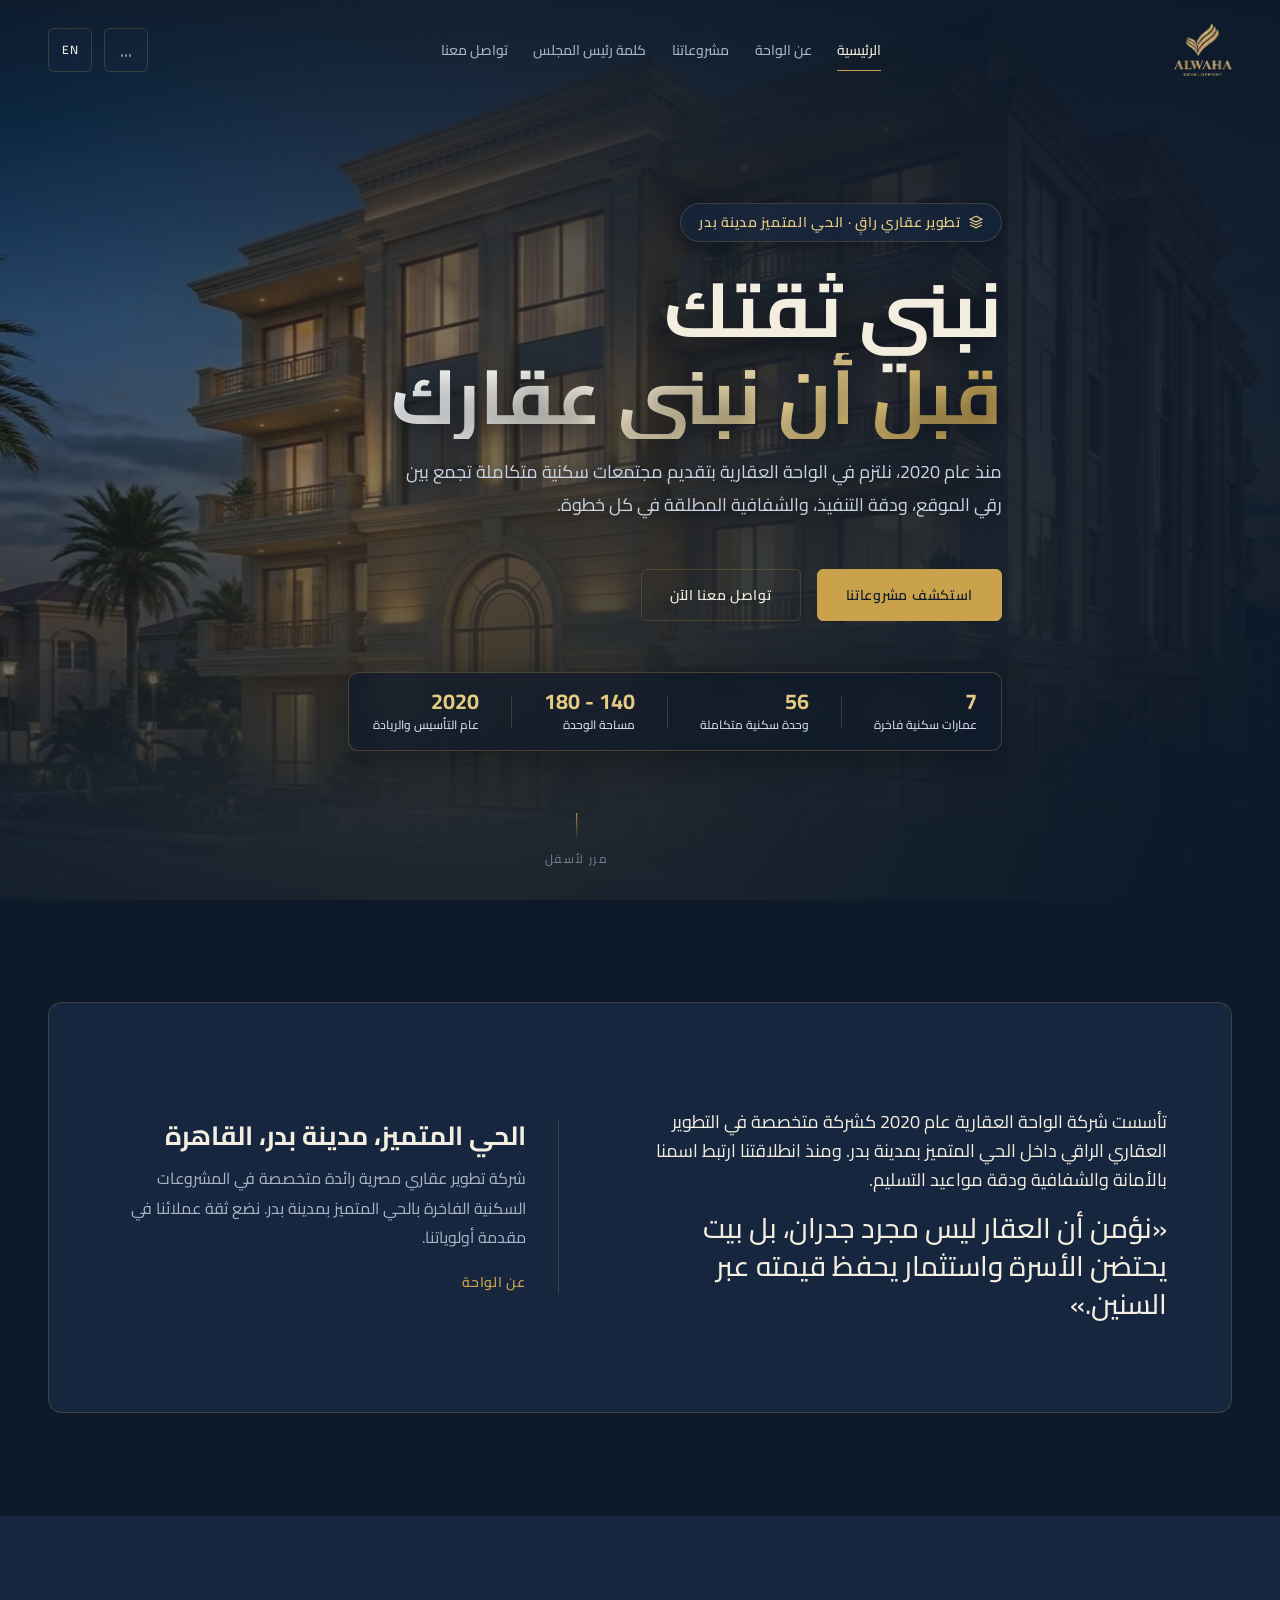
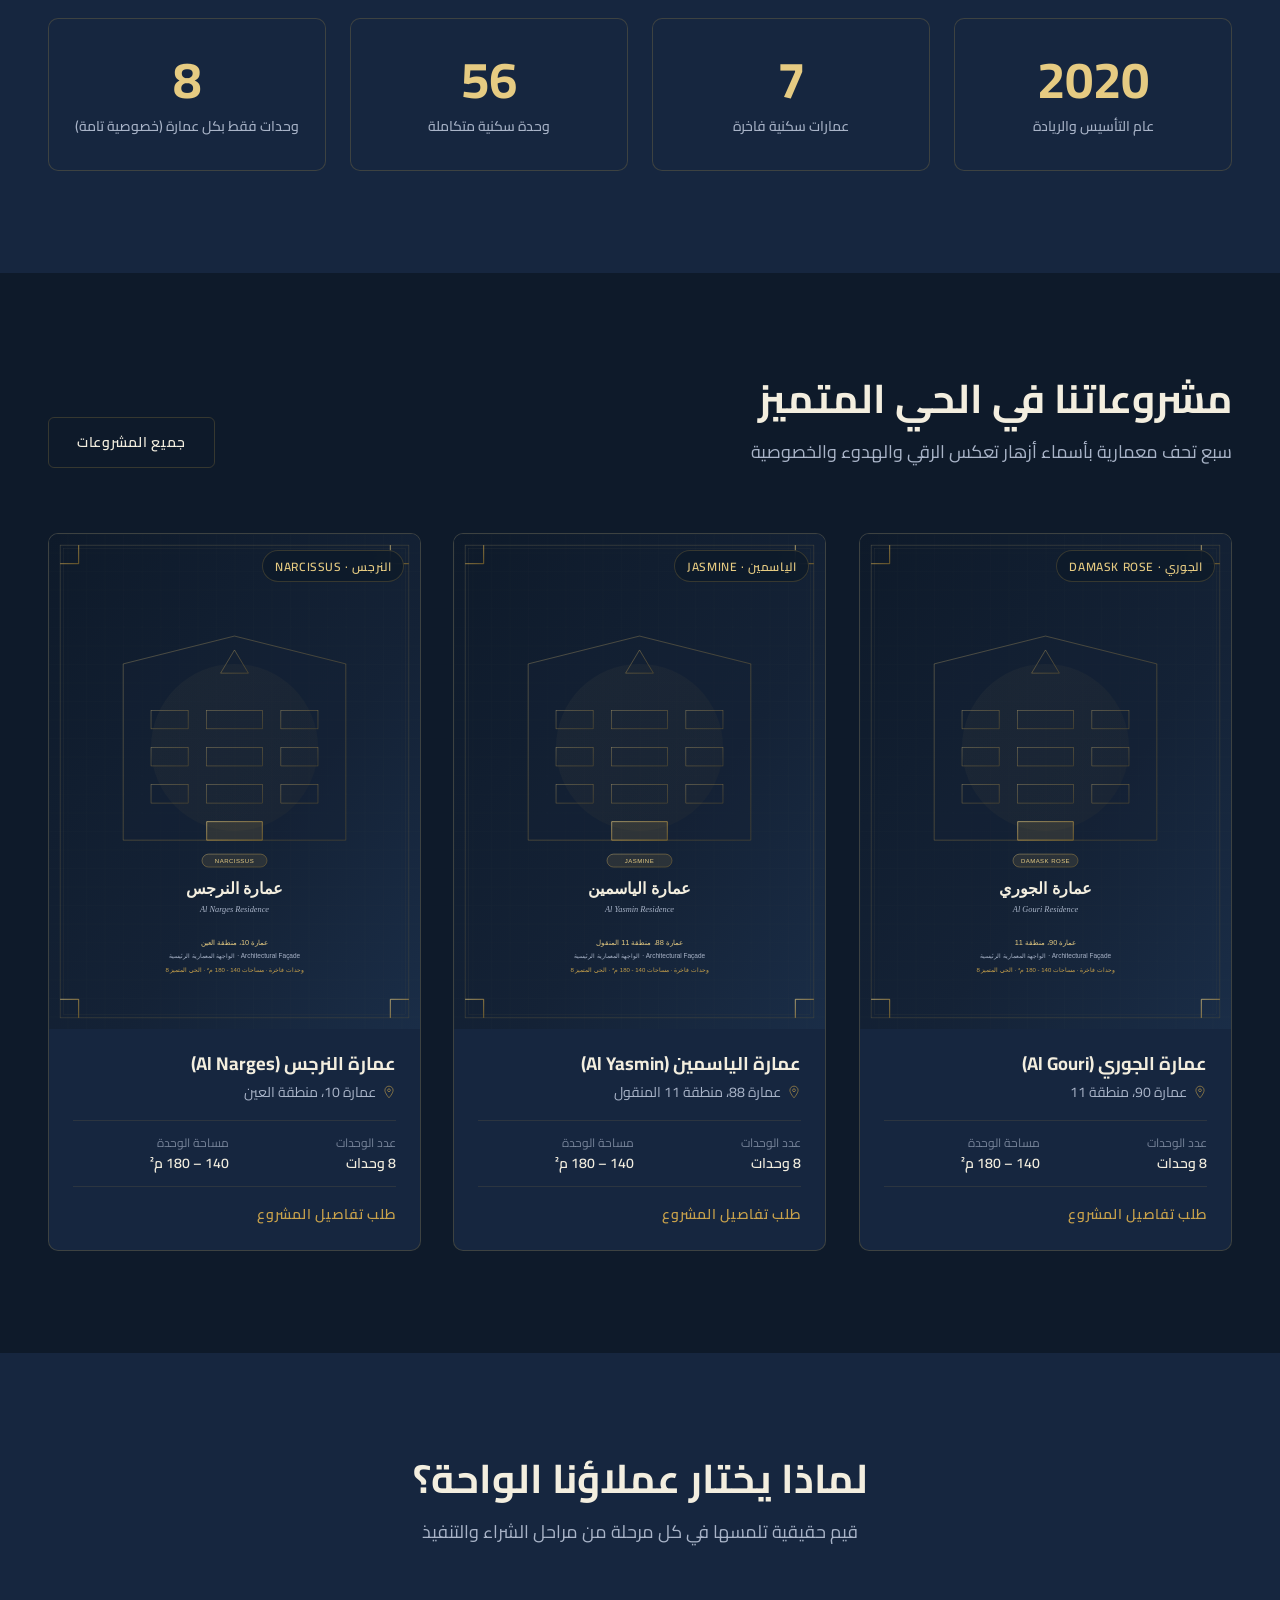
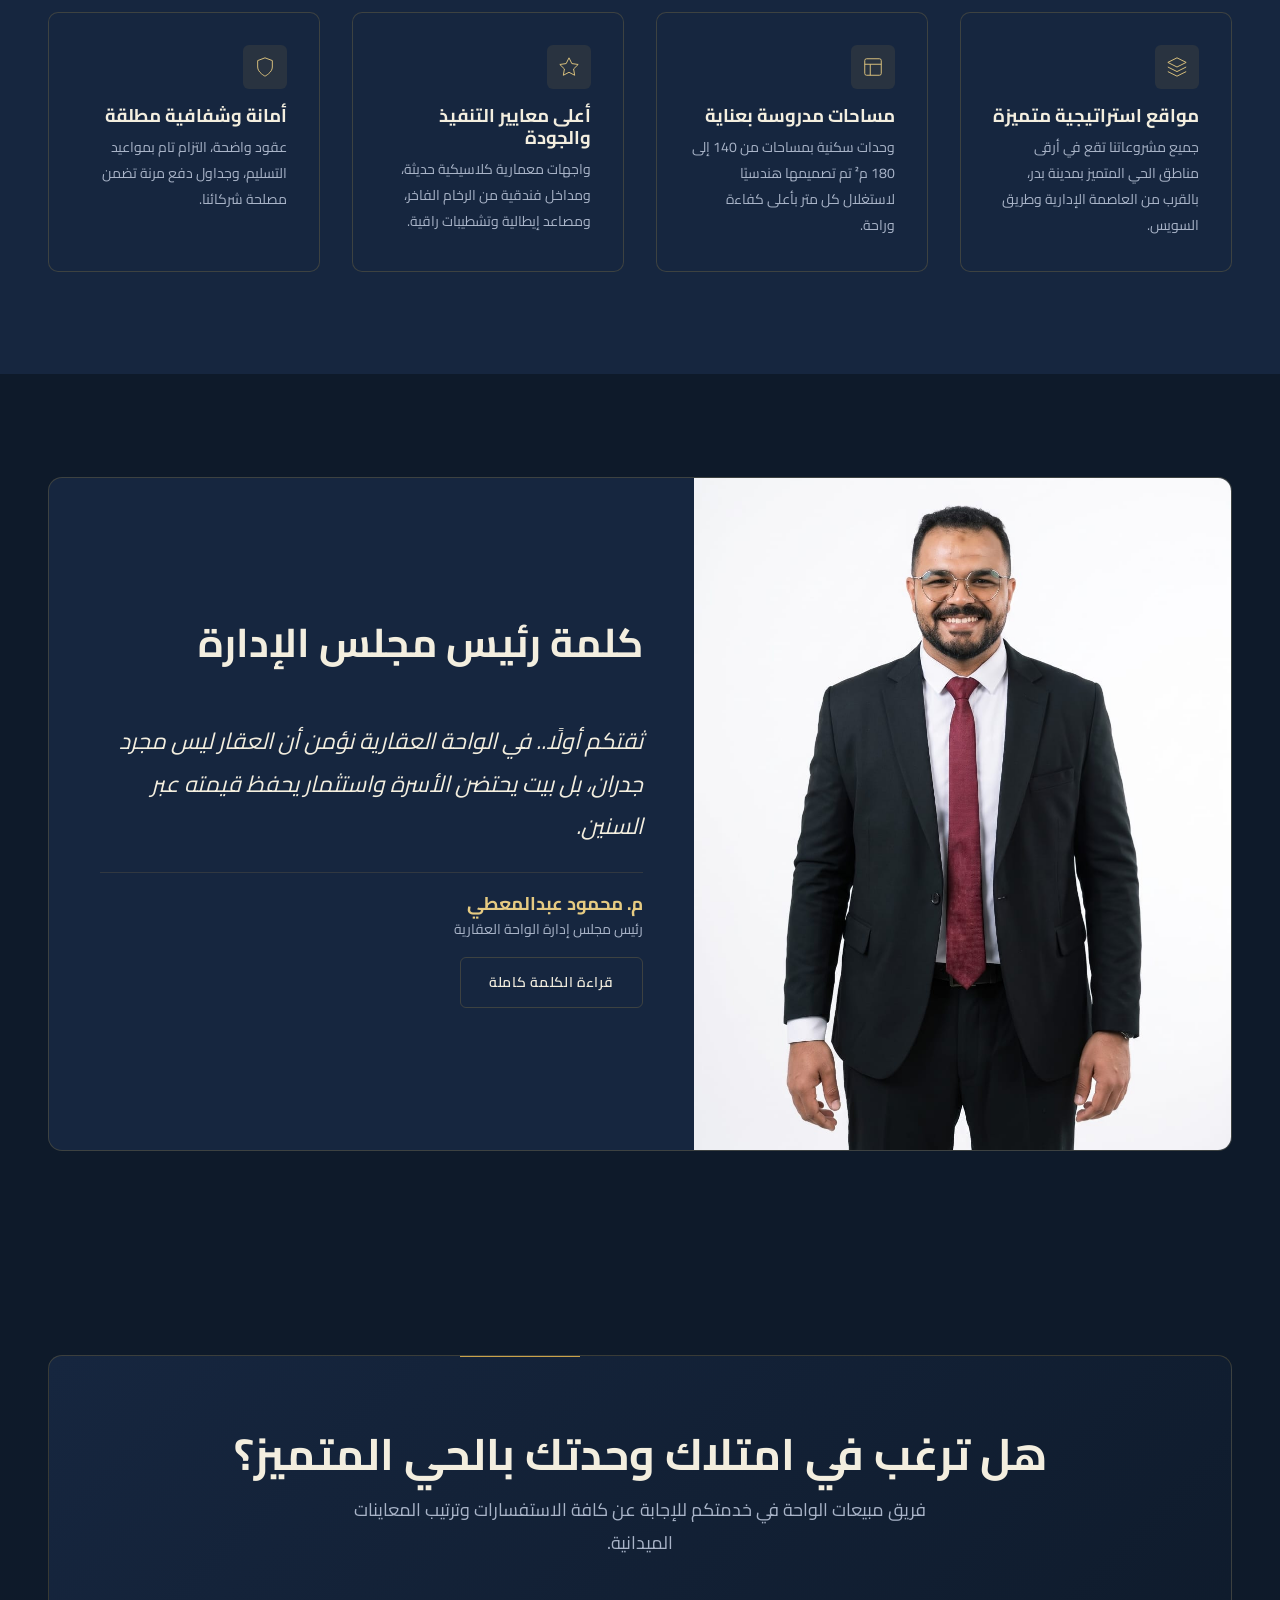
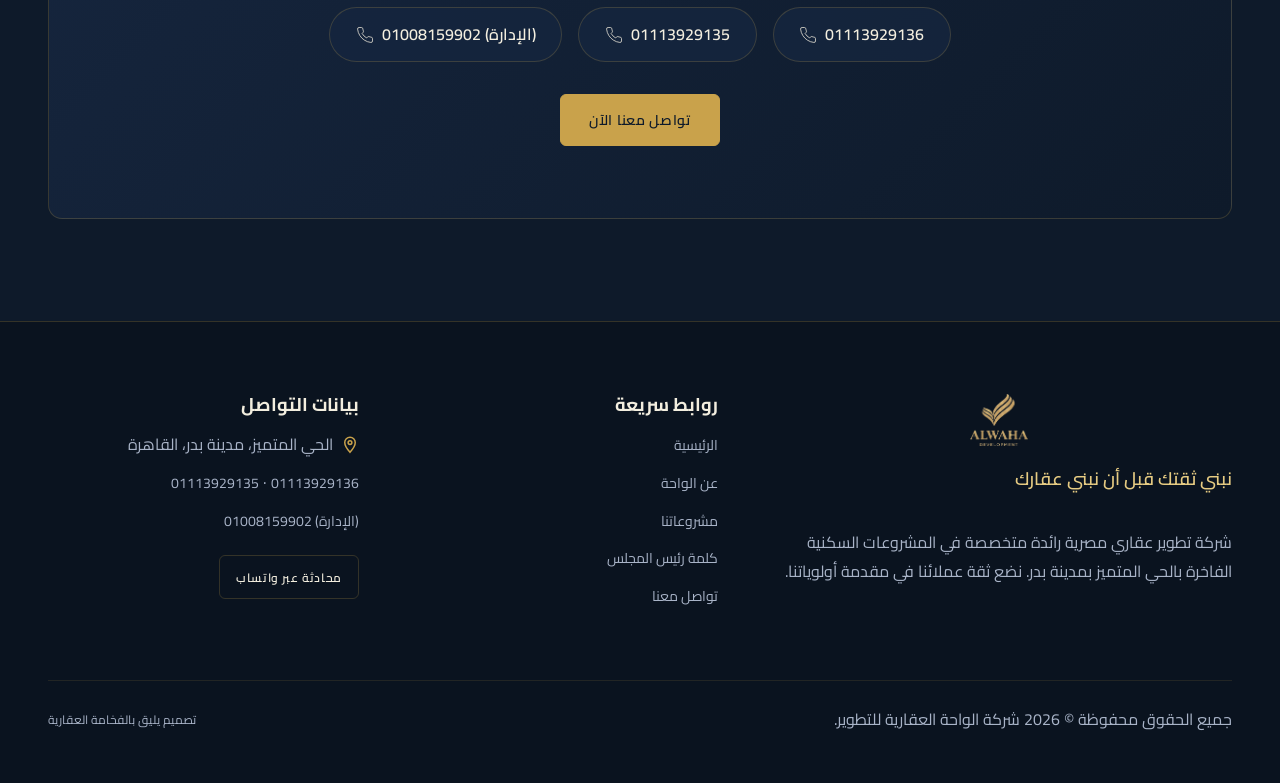
==== index.html @ 0822cc9d "feat: initialize company profile web application with design system and 3D assets" ====
<!DOCTYPE html>
<html lang="ar" dir="rtl">

<head>
  <meta charset="UTF-8">
  <meta name="viewport" content="width=device-width, initial-scale=1.0">
  <title>الواحة العقارية | نبني ثقتك قبل أن نبني عقارك</title>
  <meta name="description"
    content="شركة الواحة العقارية للتطوير - مشروعات سكنية راقية في الحي المتميز بمدينة بدر. 7 عمارات سكنية، 56 وحدة بمساحات من 140 إلى 180 م². تأسست عام 2020.">
  <meta name="keywords"
    content="الواحة العقارية, الحي المتميز, مدينة بدر, شقق للبيع بمدينة بدر, تطوير عقاري, عقارات القاهرة">

  <!-- Open Graph -->
  <meta property="og:title" content="الواحة العقارية | نبني ثقتك قبل أن نبني عقارك">
  <meta property="og:description" content="مشروعات سكنية فاخرة في الحي المتميز بمدينة بدر. تأسست عام 2020.">
  <meta property="og:image" content="assets/images/logo/logo.png">
  <meta property="og:type" content="website">

  <!-- Favicon -->
  <link rel="icon" type="image/svg+xml" href="assets/images/logo/logo-mark.png">
  <link rel="apple-touch-icon" href="assets/images/logo/logo-mark.png">

  <!-- Stylesheets -->
  <link rel="stylesheet" href="css/variables.css">
  <link rel="stylesheet" href="css/reset.css">
  <link rel="stylesheet" href="css/base.css">
  <link rel="stylesheet" href="css/layout.css">
  <link rel="stylesheet" href="css/components.css">
  <link rel="stylesheet" href="css/animations.css">
  <link rel="stylesheet" href="css/pages/home.css">

  <!-- Schema.org JSON-LD -->
  <script type="application/ld+json">
  {
    "@context": "https://schema.org",
    "@type": "RealEstateAgent",
    "name": "Alwaha Development - الواحة العقارية للتطوير",
    "image": "assets/images/logo/logo.png",
    "foundingDate": "2020",
    "slogan": "نبني ثقتك قبل أن نبني عقارك",
    "telephone": ["+201113929136", "+201113929135", "+201008159902"],
    "address": {
      "@type": "PostalAddress",
      "streetAddress": "Al Hay Al Motamayez",
      "addressLocality": "Badr City",
      "addressRegion": "Cairo",
      "addressCountry": "EG"
    }
  }
  </script>
</head>

<body data-page-title-key="brand_name">

  <!-- Skip to Content -->
  <a href="#main-content" class="skip-to-content" data-i18n="skip_to_content">الانتقال إلى المحتوى الرئيسي</a>

  <!-- Site Header -->
  <header class="site-header" role="banner">
    <div class="container header__inner">
      <!-- Logo -->
      <a href="index.html" class="site-logo" aria-label="الواحة العقارية - الصفحة الرئيسية">
        <img src="assets/images/logo/logo.png" alt="الواحة العقارية - ALWAHA DEVELOPMENT" class="site-logo__img"
          width="180" height="52">
      </a>

      <!-- Desktop Navigation -->
      <nav class="main-nav" role="navigation" aria-label="القائمة الرئيسية">
        <ul class="nav__list">
          <li><a href="index.html" class="nav__link is-active" data-i18n="nav_home">الرئيسية</a></li>
          <li><a href="pages/about.html" class="nav__link" data-i18n="nav_about">عن الواحة</a></li>
          <li><a href="pages/projects.html" class="nav__link" data-i18n="nav_projects">مشروعاتنا</a></li>
          <li><a href="pages/chairman.html" class="nav__link" data-i18n="nav_chairman">كلمة رئيس المجلس</a></li>
          <li><a href="pages/contact.html" class="nav__link" data-i18n="nav_contact">تواصل معنا</a></li>
        </ul>
      </nav>

      <!-- Header Controls -->
      <div class="header__controls">
        <!-- Sound Toggle -->
        <button type="button" class="btn-control btn-sound-toggle is-muted" aria-label="تشغيل الصوت"
          title="Sound Toggle">
          <div class="sound-bars" aria-hidden="true">
            <span class="sound-bar"></span>
            <span class="sound-bar"></span>
            <span class="sound-bar"></span>
          </div>
        </button>

        <!-- Language Switcher -->
        <button type="button" class="btn-control btn-lang-toggle" aria-label="Switch Language">
          EN
        </button>

        <!-- Mobile Menu Toggle -->
        <button type="button" class="menu-toggle" aria-label="فتح القائمة" aria-expanded="false"
          aria-controls="mobile-navigation">
          <span></span>
          <span></span>
          <span></span>
        </button>
      </div>
    </div>
  </header>

  <!-- Mobile Drawer -->
  <div id="mobile-navigation" class="mobile-nav" role="dialog" aria-modal="true" aria-label="قائمة الموبايل">
    <ul class="mobile-nav__list">
      <li><a href="index.html" class="mobile-nav__link is-active" data-i18n="nav_home">الرئيسية</a></li>
      <li><a href="pages/about.html" class="mobile-nav__link" data-i18n="nav_about">عن الواحة</a></li>
      <li><a href="pages/projects.html" class="mobile-nav__link" data-i18n="nav_projects">مشروعاتنا</a></li>
      <li><a href="pages/chairman.html" class="mobile-nav__link" data-i18n="nav_chairman">كلمة رئيس المجلس</a></li>
      <li><a href="pages/contact.html" class="mobile-nav__link" data-i18n="nav_contact">تواصل معنا</a></li>
    </ul>
    <div class="mobile-nav__footer">
      <p class="text-steel" style="font-size: var(--text-sm);" data-i18n="brand_location">الحي المتميز، مدينة بدر،
        القاهرة</p>
      <a href="tel:01113929136" class="phone-item__num" style="display: block; margin-top: 8px;">01113929136</a>
    </div>
  </div>

  <!-- Main Content -->
  <main id="main-content">

    <!-- 1. Full-Screen Hero Section -->
    <section class="hero" aria-label="المقدمة الرئيسية">
      <!-- Real Estate Building Visual Backdrop with Atmosphere -->
      <div class="hero__backdrop" aria-hidden="true">
        <div class="hero__building-image" id="heroBuildingImage"></div>
        <div class="hero__overlay-gradient"></div>
        <div class="hero__overlay-glow"></div>
      </div>

      <div class="container hero__content">
        <div class="hero__tagline-badge" data-reveal>
          <svg width="14" height="14" viewBox="0 0 24 24" fill="none" stroke="currentColor" stroke-width="2">
            <path d="M12 2L2 7l10 5 10-5-10-5zM2 17l10 5 10-5M2 12l10 5 10-5" />
          </svg>
          <span data-i18n="hero_badge">تطوير عقاري راقٍ · الحي المتميز مدينة بدر</span>
        </div>

        <h1 class="hero__title" data-reveal data-reveal-delay="100" data-i18n="hero_title" data-i18n-target="html">
          نبني ثقتك<br><span class="text-gold-gradient">قبل أن نبني عقارك</span>
        </h1>

        <p class="hero__description" data-reveal data-reveal-delay="200" data-i18n="hero_desc">
          منذ عام 2020، نلتزم في الواحة العقارية بتقديم مجتمعات سكنية متكاملة تجمع بين رقي الموقع، ودقة التنفيذ،
          والشفافية المطلقة في كل خطوة.
        </p>

        <div class="hero__actions" data-reveal data-reveal-delay="300">
          <a href="pages/projects.html" class="btn btn--primary" data-i18n="btn_view_projects">
            استكشف مشروعاتنا
            <svg width="16" height="16" viewBox="0 0 24 24" fill="none" stroke="currentColor" stroke-width="2">
              <path d="M5 12h14M12 5l7 7-7 7" />
            </svg>
          </a>
          <a href="pages/contact.html" class="btn btn--secondary" data-i18n="btn_contact_us">
            تواصل معنا الآن
          </a>
        </div>

        <!-- Live Hero Luxury Metrics Ribbon -->
        <div class="hero__metrics" data-reveal data-reveal-delay="400">
          <div class="hero__metric-item">
            <span class="hero__metric-val">7</span>
            <span class="hero__metric-label" data-i18n="stat_bldgs_label">عمارات سكنية فاخرة</span>
          </div>
          <div class="hero__metric-divider" aria-hidden="true"></div>
          <div class="hero__metric-item">
            <span class="hero__metric-val">56</span>
            <span class="hero__metric-label" data-i18n="stat_units_label">وحدة سكنية متكاملة</span>
          </div>
          <div class="hero__metric-divider" aria-hidden="true"></div>
          <div class="hero__metric-item">
            <span class="hero__metric-val">140 - 180</span>
            <span class="hero__metric-label" data-i18n="spec_unit_area">مساحات الوحدات (م²)</span>
          </div>
          <div class="hero__metric-divider" aria-hidden="true"></div>
          <div class="hero__metric-item">
            <span class="hero__metric-val">2020</span>
            <span class="hero__metric-label" data-i18n="stat_founded_label">عام التأسيس والريادة</span>
          </div>
        </div>
      </div>

      <div class="hero__scroll-indicator" aria-hidden="true">
        <span></span>
        <div data-i18n="hero_scroll">مرر لأسفل</div>
      </div>
    </section>

    <!-- 2. Intro Statement Section -->
    <section class="section" aria-label="نبذة عن الواحة">
      <div class="container">
        <div class="intro-card" data-reveal>
          <div class="split-layout">
            <div>
              <span class="gold-hairline"></span>
              <p class="lead" data-i18n="intro_lead">
                تأسست شركة الواحة العقارية عام 2020 كشركة متخصصة في التطوير العقاري الراقي داخل الحي المتميز بمدينة بدر.
                ومنذ انطلاقتنا ارتبط اسمنا بالأمانة والشفافية ودقة مواعيد التسليم.
              </p>
              <p class="intro-card__quote" data-i18n="intro_quote">
                «نؤمن أن العقار ليس مجرد جدران، بل بيت يحتضن الأسرة واستثمار يحفظ قيمته عبر السنين.»
              </p>
            </div>
            <div>
              <div
                style="border-inline-start: 1px solid var(--color-gold-muted); padding-inline-start: var(--space-xl);">
                <h3 class="text-ivory" style="margin-block-end: var(--space-sm);" data-i18n="brand_location">الحي
                  المتميز، مدينة بدر، القاهرة</h3>
                <p data-i18n="footer_about">
                  تضم محفظة مشروعات الشركة سبع عمارات سكنية موزعة على أرقى مناطق الحي المتميز، وتتميز جميعها بجودة
                  التصميم الهندسي والتنفيذ وفق أعلى المعايير.
                </p>
                <a href="pages/about.html" class="btn btn--text" data-i18n="nav_about">
                  المزيد عن الشركة ومسيرتها &larr;
                </a>
              </div>
            </div>
          </div>
        </div>
      </div>
    </section>

    <!-- 3. Animated Counters Section -->
    <section class="section section--alt" aria-label="إنجازات وأرقام الواحة">
      <div class="container">
        <div class="stats-grid">
          <div class="stat-card" data-reveal data-reveal-delay="100">
            <div class="stat-card__number" data-counter="2020">2020</div>
            <div class="stat-card__label" data-i18n="stat_founded_label">عام التأسيس والريادة</div>
          </div>

          <div class="stat-card" data-reveal data-reveal-delay="200">
            <div class="stat-card__number" data-counter="7">7</div>
            <div class="stat-card__label" data-i18n="stat_bldgs_label">عمارات سكنية فاخرة</div>
          </div>

          <div class="stat-card" data-reveal data-reveal-delay="300">
            <div class="stat-card__number" data-counter="56">56</div>
            <div class="stat-card__label" data-i18n="stat_units_label">وحدة سكنية متكاملة</div>
          </div>

          <div class="stat-card" data-reveal data-reveal-delay="400">
            <div class="stat-card__number" data-counter="8">8</div>
            <div class="stat-card__label" data-i18n="stat_per_bldg_label">وحدات فقط بكل عمارة (خصوصية تامة)</div>
          </div>
        </div>
      </div>
    </section>

    <!-- 4. Featured Projects Section -->
    <section class="section" aria-label="المشروعات المميزة">
      <div class="container">
        <div class="section__header section__header--split" data-reveal>
          <div>
            <h2 class="section__title" data-i18n="featured_title">مشروعاتنا في الحي المتميز</h2>
            <p class="section__subtitle" data-i18n="featured_subtitle">سبع تحف معمارية بأسماء أزهار تعكس الرقي والهدوء
              والخصوصية</p>
          </div>
          <div>
            <a href="pages/projects.html" class="btn btn--secondary" data-i18n="btn_all_projects">جميع المشروعات (7)</a>
          </div>
        </div>

        <div class="grid grid--3">
          <!-- Project 1: Al Gouri -->
          <article class="project-card" data-reveal data-reveal-delay="100">
            <div class="project-card__media">
              <span class="project-card__badge">الجوري · DAMASK ROSE</span>
              <img src="assets/images/projects/al-gouri/facade.svg" alt="عمارة الجوري - الواجهة المعمارية"
                class="project-card__img project-card__img--primary" width="800" height="1067" loading="lazy">
              <img src="assets/images/projects/al-gouri/interior.svg" alt="عمارة الجوري - التصميم الداخلي"
                class="project-card__img project-card__img--hover" width="800" height="1067" loading="lazy">
            </div>
            <div class="project-card__content">
              <h3 class="project-card__title">عمارة الجوري (Al Gouri)</h3>
              <div class="project-card__location">
                <svg viewBox="0 0 24 24">
                  <path
                    d="M12 2C8.13 2 5 5.13 5 9c0 5.25 7 13 7 13s7-7.75 7-13c0-3.87-3.13-7-7-7zm0 9.5c-1.38 0-2.5-1.12-2.5-2.5s1.12-2.5 2.5-2.5 2.5 1.12 2.5 2.5-1.12 2.5-2.5 2.5z" />
                </svg>
                <span>عمارة 90، منطقة 11</span>
              </div>
              <div class="project-card__specs">
                <div class="spec-item">
                  <span class="spec-item__label" data-i18n="spec_units">عدد الوحدات</span>
                  <span class="spec-item__value">8 وحدات</span>
                </div>
                <div class="spec-item">
                  <span class="spec-item__label" data-i18n="spec_unit_area">مساحة الوحدة</span>
                  <span class="spec-item__value">140 – 180 م²</span>
                </div>
              </div>
              <div class="project-card__actions">
                <a href="pages/project-al-gouri.html" class="btn btn--text" data-i18n="btn_request_details">تفاصيل المشروع
                  &larr;</a>
              </div>
            </div>
          </article>

          <!-- Project 2: Al Yasmin -->
          <article class="project-card" data-reveal data-reveal-delay="200">
            <div class="project-card__media">
              <span class="project-card__badge">الياسمين · JASMINE</span>
              <img src="assets/images/projects/al-yasmin/facade.svg" alt="عمارة الياسمين - الواجهة المعمارية"
                class="project-card__img project-card__img--primary" width="800" height="1067" loading="lazy">
              <img src="assets/images/projects/al-yasmin/interior.svg" alt="عمارة الياسمين - المداخل الفاخرة"
                class="project-card__img project-card__img--hover" width="800" height="1067" loading="lazy">
            </div>
            <div class="project-card__content">
              <h3 class="project-card__title">عمارة الياسمين (Al Yasmin)</h3>
              <div class="project-card__location">
                <svg viewBox="0 0 24 24">
                  <path
                    d="M12 2C8.13 2 5 5.13 5 9c0 5.25 7 13 7 13s7-7.75 7-13c0-3.87-3.13-7-7-7zm0 9.5c-1.38 0-2.5-1.12-2.5-2.5s1.12-2.5 2.5-2.5 2.5 1.12 2.5 2.5-1.12 2.5-2.5 2.5z" />
                </svg>
                <span>عمارة 88، منطقة 11 المنقول</span>
              </div>
              <div class="project-card__specs">
                <div class="spec-item">
                  <span class="spec-item__label" data-i18n="spec_units">عدد الوحدات</span>
                  <span class="spec-item__value">8 وحدات</span>
                </div>
                <div class="spec-item">
                  <span class="spec-item__label" data-i18n="spec_unit_area">مساحة الوحدة</span>
                  <span class="spec-item__value">140 – 180 م²</span>
                </div>
              </div>
              <div class="project-card__actions">
                <a href="pages/project-al-yasmin.html" class="btn btn--text" data-i18n="btn_request_details">تفاصيل المشروع
                  &larr;</a>
              </div>
            </div>
          </article>

          <!-- Project 3: Al Narges -->
          <article class="project-card" data-reveal data-reveal-delay="300">
            <div class="project-card__media">
              <span class="project-card__badge">النرجس · NARCISSUS</span>
              <img src="assets/images/projects/al-narges/facade.svg" alt="عمارة النرجس - الواجهة المعمارية"
                class="project-card__img project-card__img--primary" width="800" height="1067" loading="lazy">
              <img src="assets/images/projects/al-narges/interior.svg" alt="عمارة النرجس - التصميم الداخلي"
                class="project-card__img project-card__img--hover" width="800" height="1067" loading="lazy">
            </div>
            <div class="project-card__content">
              <h3 class="project-card__title">عمارة النرجس (Al Narges)</h3>
              <div class="project-card__location">
                <svg viewBox="0 0 24 24">
                  <path
                    d="M12 2C8.13 2 5 5.13 5 9c0 5.25 7 13 7 13s7-7.75 7-13c0-3.87-3.13-7-7-7zm0 9.5c-1.38 0-2.5-1.12-2.5-2.5s1.12-2.5 2.5-2.5 2.5 1.12 2.5 2.5-1.12 2.5-2.5 2.5z" />
                </svg>
                <span>عمارة 10، منطقة العين</span>
              </div>
              <div class="project-card__specs">
                <div class="spec-item">
                  <span class="spec-item__label" data-i18n="spec_units">عدد الوحدات</span>
                  <span class="spec-item__value">8 وحدات</span>
                </div>
                <div class="spec-item">
                  <span class="spec-item__label" data-i18n="spec_unit_area">مساحة الوحدة</span>
                  <span class="spec-item__value">140 – 180 م²</span>
                </div>
              </div>
              <div class="project-card__actions">
                <a href="pages/project-al-narges.html" class="btn btn--text" data-i18n="btn_request_details">تفاصيل المشروع
                  &larr;</a>
              </div>
            </div>
          </article>
        </div>
      </div>
    </section>

    <!-- 5. Why Alwaha Section -->
    <section class="section section--alt" aria-label="مميزات الواحة العقارية">
      <div class="container">
        <div class="section__header section__header--center" data-reveal>
          <h2 class="section__title" data-i18n="why_title">لماذا يختار عملاؤنا الواحة؟</h2>
          <p class="section__subtitle" data-i18n="why_subtitle">قيم حقيقية تلمسها في كل مرحلة من مراحل الشراء والتنفيذ
          </p>
        </div>

        <div class="grid grid--4">
          <div class="value-card" data-reveal data-reveal-delay="100">
            <div class="value-card__icon" aria-hidden="true">
              <svg viewBox="0 0 24 24">
                <path d="M12 2L2 7l10 5 10-5-10-5zM2 17l10 5 10-5M2 12l10 5 10-5" />
              </svg>
            </div>
            <h3 class="value-card__title" data-i18n="why_1_title">موقع متميز بالحي المتميز</h3>
            <p class="value-card__text" data-i18n="why_1_desc">جميع مشروعاتنا تقع في أرقى مناطق الحي المتميز بمدينة بدر
              بالقرب من العاصمة الإدارية وطريق السويس.</p>
          </div>

          <div class="value-card" data-reveal data-reveal-delay="200">
            <div class="value-card__icon" aria-hidden="true">
              <svg viewBox="0 0 24 24">
                <rect x="3" y="3" width="18" height="18" rx="2" />
                <path d="M3 9h18M9 21V9" />
              </svg>
            </div>
            <h3 class="value-card__title" data-i18n="why_2_title">مساحات مدروسة بعناية</h3>
            <p class="value-card__text" data-i18n="why_2_desc">وحدات بمساحات من 140 إلى 180 م² تم تصميمها هندسيًا
              لاستغلال كل متر بأعلى كفاءة وراحة.</p>
          </div>

          <div class="value-card" data-reveal data-reveal-delay="300">
            <div class="value-card__icon" aria-hidden="true">
              <svg viewBox="0 0 24 24">
                <polygon
                  points="12 2 15.09 8.26 22 9.27 17 14.14 18.18 21.02 12 17.77 5.82 21.02 7 14.14 2 9.27 8.91 8.26 12 2" />
              </svg>
            </div>
            <h3 class="value-card__title" data-i18n="why_3_title">أعلى معايير الجودة</h3>
            <p class="value-card__text" data-i18n="why_3_desc">واجهات معمارية كلاسيكية حديثة، ومداخل فندقية من الرخام
              الفاخر، ومصاعد إيطالية وتشطيبات راقية.</p>
          </div>

          <div class="value-card" data-reveal data-reveal-delay="400">
            <div class="value-card__icon" aria-hidden="true">
              <svg viewBox="0 0 24 24">
                <path d="M12 22s8-4 8-10V5l-8-3-8 3v7c0 6 8 10 8 10z" />
              </svg>
            </div>
            <h3 class="value-card__title" data-i18n="why_4_title">أمانة وشفافية مطلقة</h3>
            <p class="value-card__text" data-i18n="why_4_desc">عقود واضحة، التزام تام بمواعيد التسليم، وجداول دفع مرنة
              تضمن مصلحة شركائنا.</p>
          </div>
        </div>
      </div>
    </section>

    <!-- 6. Chairman's Message Teaser -->
    <section class="section" aria-label="كلمة رئيس مجلس الإدارة">
      <div class="container">
        <div class="chairman-teaser" data-reveal>
          <div class="chairman-teaser__grid">
            <div class="chairman-teaser__portrait-wrap">
              <img src="assets/images/chairman/WhatsApp Image 2026-10-24 at 16.22.25.jpeg"
                alt="م. محمود عبدالمعطي - رئيس مجلس إدارة الواحة العقارية" class="chairman-teaser__portrait" width="600"
                height="800" loading="lazy">
            </div>
            <div class="chairman-teaser__content">
              <h2 class="section__title" data-i18n="chairman_teaser_title">كلمة رئيس مجلس الإدارة</h2>
              <span class="gold-hairline"></span>
              <p class="chairman-teaser__quote" data-i18n="chairman_quote_lead">
                «ثقتكم أولًا.. في الواحة العقارية نؤمن أن العقار ليس مجرد جدران، بل بيت يحتضن الأسرة واستثمار يحفظ قيمته
                عبر السنين. ولذلك بدأنا رحلتنا عام 2020 على مبدأ واضح: أن نبني ثقة عملائنا أولًا، ثم نبني عقاراتهم.»
              </p>
              <div class="chairman-teaser__author">
                <div class="chairman-teaser__name" data-i18n="chairman_name">م. محمود عبدالمعطي</div>
                <div class="chairman-teaser__role" data-i18n="chairman_title_role">رئيس مجلس إدارة الواحة العقارية</div>
                <div style="margin-top: var(--space-md);">
                  <a href="pages/chairman.html" class="btn btn--secondary" data-i18n="chairman_read_more">قراءة الكلمة كاملة
                    &larr;</a>
                </div>
              </div>
            </div>
          </div>
        </div>
      </div>
    </section>

    <!-- 7. Big Contact Band with Official Phones -->
    <section class="section" aria-label="تواصل مع الواحة">
      <div class="container">
        <div class="contact-band" data-reveal>
          <h2 class="contact-band__title" data-i18n="contact_band_title">هل ترغب في امتلاك وحدتك بالحي المتميز؟</h2>
          <p class="contact-band__text" data-i18n="contact_band_desc">فريق مبيعات الواحة في خدمتكم للإجابة عن كافة
            الاستفسارات وترتيب المعاينات الميدانية.</p>

          <div class="contact-band__phones">
            <a href="tel:01113929136" class="phone-pill">
              <svg viewBox="0 0 24 24">
                <path
                  d="M22 16.92v3a2 2 0 0 1-2.18 2 19.79 19.79 0 0 1-8.63-3.07 19.5 19.5 0 0 1-6-6 19.79 19.79 0 0 1-3.07-8.67A2 2 0 0 1 4.11 2h3a2 2 0 0 1 2 1.72 12.84 12.84 0 0 0 .7 2.81 2 2 0 0 1-.45 2.11L8.09 9.91a16 16 0 0 0 6 6l1.27-1.27a2 2 0 0 1 2.11-.45 12.84 12.84 0 0 0 2.81.7A2 2 0 0 1 22 16.92z" />
              </svg>
              <span>01113929136</span>
            </a>

            <a href="tel:01113929135" class="phone-pill">
              <svg viewBox="0 0 24 24">
                <path
                  d="M22 16.92v3a2 2 0 0 1-2.18 2 19.79 19.79 0 0 1-8.63-3.07 19.5 19.5 0 0 1-6-6 19.79 19.79 0 0 1-3.07-8.67A2 2 0 0 1 4.11 2h3a2 2 0 0 1 2 1.72 12.84 12.84 0 0 0 .7 2.81 2 2 0 0 1-.45 2.11L8.09 9.91a16 16 0 0 0 6 6l1.27-1.27a2 2 0 0 1 2.11-.45 12.84 12.84 0 0 0 2.81.7A2 2 0 0 1 22 16.92z" />
              </svg>
              <span>01113929135</span>
            </a>

            <a href="tel:01008159902" class="phone-pill">
              <svg viewBox="0 0 24 24">
                <path
                  d="M22 16.92v3a2 2 0 0 1-2.18 2 19.79 19.79 0 0 1-8.63-3.07 19.5 19.5 0 0 1-6-6 19.79 19.79 0 0 1-3.07-8.67A2 2 0 0 1 4.11 2h3a2 2 0 0 1 2 1.72 12.84 12.84 0 0 0 .7 2.81 2 2 0 0 1-.45 2.11L8.09 9.91a16 16 0 0 0 6 6l1.27-1.27a2 2 0 0 1 2.11-.45 12.84 12.84 0 0 0 2.81.7A2 2 0 0 1 22 16.92z" />
              </svg>
              <span>01008159902 (الإدارة)</span>
            </a>
          </div>

          <a href="pages/contact.html" class="btn btn--primary" data-i18n="btn_contact_us">
            حجز موعد معاينة ميدانية
          </a>
        </div>
      </div>
    </section>

  </main>

  <!-- Site Footer -->
  <footer class="site-footer" role="contentinfo">
    <div class="container">
      <div class="footer__grid">
        <div class="footer__brand">
          <img src="assets/images/logo/logo.png" alt="الواحة العقارية" class="site-logo__img" width="180" height="52"
            loading="lazy">
          <p class="footer__tagline" data-i18n="brand_tagline">نبني ثقتك قبل أن نبني عقارك</p>
          <p data-i18n="footer_about">
            شركة تطوير عقاري مصرية رائدة متخصصة في المشروعات السكنية الفاخرة بالحي المتميز بمدينة بدر. نضع ثقة عملائنا
            في مقدمة أولوياتنا.
          </p>
        </div>

        <div>
          <h4 class="footer__title" data-i18n="footer_quick_links">روابط سريعة</h4>
          <ul class="footer__links">
            <li><a href="index.html" class="footer__link" data-i18n="nav_home">الرئيسية</a></li>
            <li><a href="pages/about.html" class="footer__link" data-i18n="nav_about">عن الواحة</a></li>
            <li><a href="pages/projects.html" class="footer__link" data-i18n="nav_projects">مشروعاتنا (7 عمارات)</a></li>
            <li><a href="pages/chairman.html" class="footer__link" data-i18n="nav_chairman">كلمة رئيس مجلس الإدارة</a></li>
            <li><a href="pages/contact.html" class="footer__link" data-i18n="nav_contact">تواصل معنا وحجز المعاينة</a></li>
          </ul>
        </div>

        <div>
          <h4 class="footer__title" data-i18n="footer_contact_info">بيانات التواصل</h4>
          <ul class="footer__links">
            <li class="text-steel" style="display: flex; gap: 8px;">
              <svg width="18" height="18" viewBox="0 0 24 24" fill="none" stroke="var(--color-gold)" stroke-width="2">
                <path
                  d="M12 2C8.13 2 5 5.13 5 9c0 5.25 7 13 7 13s7-7.75 7-13c0-3.87-3.13-7-7-7zm0 9.5c-1.38 0-2.5-1.12-2.5-2.5s1.12-2.5 2.5-2.5 2.5 1.12 2.5 2.5-1.12 2.5-2.5 2.5z" />
              </svg>
              <span data-i18n="brand_location">الحي المتميز، مدينة بدر، القاهرة</span>
            </li>
            <li>
              <a href="tel:01113929136" class="footer__link"
                style="direction: ltr; display: inline-block;">01113929136</a> ·
              <a href="tel:01113929135" class="footer__link"
                style="direction: ltr; display: inline-block;">01113929135</a>
            </li>
            <li>
              <a href="tel:01008159902" class="footer__link" style="direction: ltr; display: inline-block;">01008159902
                (الإدارة)</a>
            </li>
            <li style="margin-top: 10px;">
              <a href="https://wa.me/201113929136" target="_blank" rel="noopener noreferrer" class="btn btn--secondary"
                style="padding: 0.5rem 1rem; font-size: var(--text-xs);" data-i18n="btn_whatsapp">
                محادثة واتساب مباشرة
              </a>
            </li>
          </ul>
        </div>
      </div>

      <div class="footer__bottom">
        <p data-i18n="footer_rights">جميع الحقوق محفوظة © 2026 شركة الواحة العقارية للتطوير.</p>
        <p class="text-steel-muted" style="font-size: var(--text-xs);" data-i18n="footer_designed_for">تصميم يليق
          بالفخامة العقارية</p>
      </div>
    </div>
  </footer>

  <!-- Script Modules -->
  <script type="module" src="js/main.js"></script>
</body>

</html>
---- css/variables.css ----
/**
 * Alwaha Development (الواحة العقارية)
 * Design Tokens & Global Variables
 * Impeccable "Quiet Luxury" Standards
 */

:root {
  /* Surface Palette */
  --color-bg-deep: #0E1A2A;        /* Deep midnight base */
  --color-bg-card: #16263F;        /* Refined card navy */
  --color-bg-card-hover: #1C3050;  /* Card hover state */
  --color-bg-elevated: #223758;    /* Modal & dropdown elevation */
  --color-bg-glass: rgba(14, 26, 42, 0.88); /* Header backdrop */
  --color-bg-glass-card: rgba(22, 38, 63, 0.75);

  /* Gold Metallic Accents (~10% disciplined use) */
  --color-gold: #C9A24B;           /* Signature antique gold */
  --color-gold-light: #E6CB82;     /* Golden hour luminous highlight */
  --color-gold-dark: #9A7828;      /* Deep shade for depth */
  --color-gold-muted: rgba(201, 162, 75, 0.22); /* 1px borders & hairlines */
  --color-gold-glow: rgba(201, 162, 75, 0.12);
  --color-gold-subtle: rgba(201, 162, 75, 0.06);

  /* Editorial & Text Palette */
  --color-ivory: #F3EEDF;          /* High contrast primary text & headlines */
  --color-steel: #A9B4C8;          /* Secondary body text & descriptions (tinted navy-steel) */
  --color-steel-muted: rgba(169, 180, 200, 0.65);
  --color-steel-faint: rgba(169, 180, 200, 0.2);

  /* Semantic Feedback */
  --color-success: #4EAA78;
  --color-error: #D96A6A;

  /* Browser Surfaces */
  --color-selection: rgba(201, 162, 75, 0.35);
  --color-caret: #C9A24B;
  --color-focus: #C9A24B;

  /* Typography Families */
  --font-arabic: 'Cairo', -apple-system, BlinkMacSystemFont, 'Segoe UI', Roboto, sans-serif;
  --font-display: 'Playfair Display', 'Cormorant Garamond', Georgia, serif;
  --font-sans: 'Inter', -apple-system, BlinkMacSystemFont, 'Segoe UI', Roboto, sans-serif;

  /* Fluid Typographic Scales */
  --text-hero: clamp(2.5rem, 5vw + 1rem, 4.75rem);
  --text-h1: clamp(2.15rem, 4vw + 0.5rem, 3.5rem);
  --text-h2: clamp(1.75rem, 3vw + 0.25rem, 2.5rem);
  --text-h3: clamp(1.25rem, 1.8vw + 0.2rem, 1.75rem);
  --text-h4: 1.15rem;
  --text-body-lg: 1.125rem;
  --text-body: 1rem;
  --text-sm: 0.875rem;
  --text-xs: 0.75rem;

  /* Line Heights */
  --leading-tight: 1.2;
  --leading-snug: 1.35;
  --leading-normal: 1.6;
  --leading-relaxed: 1.85;

  /* Letter Spacing */
  --tracking-tight: -0.02em;
  --tracking-normal: 0em;
  --tracking-wide: 0.05em;
  --tracking-wider: 0.12em;

  /* Spacing Scale */
  --space-3xs: 0.1875rem; /* 3px */
  --space-2xs: 0.375rem;  /* 6px */
  --space-xs: 0.5rem;     /* 8px */
  --space-sm: 0.75rem;    /* 12px */
  --space-md: 1rem;       /* 16px */
  --space-lg: 1.5rem;     /* 24px */
  --space-xl: 2rem;       /* 32px */
  --space-2xl: 3rem;      /* 48px */
  --space-3xl: 4.5rem;    /* 72px */
  --space-4xl: 6.5rem;    /* 104px */

  /* Section Padding */
  --section-pad-y: clamp(4rem, 8vw, 8rem);
  --container-max: 1320px;
  --container-pad: clamp(1.25rem, 4vw, 3rem);

  /* Elevations & Shadows (soft, directional, never halos) */
  --shadow-sm: 0 4px 12px rgba(5, 10, 18, 0.3);
  --shadow-md: 0 10px 28px rgba(5, 10, 18, 0.45);
  --shadow-lg: 0 20px 48px rgba(5, 10, 18, 0.6);
  --shadow-gold: 0 8px 30px rgba(201, 162, 75, 0.18);

  /* Radii */
  --radius-xs: 3px;
  --radius-sm: 6px;
  --radius-md: 10px;
  --radius-lg: 14px;
  --radius-pill: 9999px;

  /* Motion & Easing */
  --ease-luxury: cubic-bezier(0.22, 1, 0.36, 1);
  --ease-out: cubic-bezier(0, 0, 0.2, 1);
  --ease-in-out: cubic-bezier(0.4, 0, 0.2, 1);
  --duration-fast: 200ms;
  --duration-medium: 400ms;
  --duration-slow: 800ms;
  --duration-grand: 1200ms;

  /* Z-Index Hierarchy */
  --z-bg: 0;
  --z-canvas: 1;
  --z-content: 2;
  --z-header: 100;
  --z-modal: 500;
}
---- css/base.css ----
/**
 * Base Typography, Logical RTL/LTR Abstractions, and Browser Theming
 */

/* Import Google Fonts (Cairo for Arabic, Playfair Display & Inter for English) */
@import url('https://fonts.googleapis.com/css2?family=Cairo:wght@300;400;500;600;700;800&family=Inter:wght@300;400;500;600&family=Playfair+Display:ital,wght@0,500;0,600;0,700;1,400;1,600&display=swap');

/* Fallback local font declarations if offline */
@font-face {
  font-family: 'CairoLocal';
  src: local('Cairo'), local('Segoe UI'), local('Tahoma');
  font-display: swap;
}

/* ==========================================================================
   Browser Surfaces Theming (Impeccable Craft Floor)
   ========================================================================== */

::selection {
  background-color: var(--color-selection);
  color: var(--color-ivory);
}

::-moz-selection {
  background-color: var(--color-selection);
  color: var(--color-ivory);
}

* {
  caret-color: var(--color-caret);
  scrollbar-width: thin;
  scrollbar-color: var(--color-gold-muted) var(--color-bg-deep);
}

::-webkit-scrollbar {
  width: 8px;
  height: 8px;
}

::-webkit-scrollbar-track {
  background: var(--color-bg-deep);
}

::-webkit-scrollbar-thumb {
  background: var(--color-gold-muted);
  border-radius: var(--radius-pill);
  border: 2px solid var(--color-bg-deep);
}

::-webkit-scrollbar-thumb:hover {
  background: var(--color-gold);
}

:focus-visible {
  outline: 2px solid var(--color-focus);
  outline-offset: 3px;
}

/* ==========================================================================
   Root Typography & Language Direction
   ========================================================================== */

html[lang="ar"],
html[dir="rtl"] {
  font-family: var(--font-arabic), 'CairoLocal', sans-serif;
  direction: rtl;
  text-align: start;
}

html[lang="en"],
html[dir="ltr"] {
  font-family: var(--font-sans), sans-serif;
  direction: ltr;
  text-align: start;
}

/* English Display Headings */
html[lang="en"] .font-display,
html[lang="en"] h1,
html[lang="en"] h2,
html[lang="en"] .hero__title,
html[lang="en"] .section__title {
  font-family: var(--font-display), Georgia, serif;
  letter-spacing: -0.015em;
}

/* Arabic Headings */
html[lang="ar"] h1,
html[lang="ar"] h2,
html[lang="ar"] h3,
html[lang="ar"] h4,
html[lang="ar"] .font-display,
html[lang="ar"] .hero__title,
html[lang="ar"] .section__title {
  font-family: var(--font-arabic), sans-serif;
  letter-spacing: normal;
  font-weight: 700;
}

/* ==========================================================================
   Headings & Editorial Hierarchy
   ========================================================================== */

h1, h2, h3, h4, h5, h6 {
  color: var(--color-ivory);
  line-height: var(--leading-tight);
  font-weight: 700;
  margin-block-end: var(--space-md);
}

h1 {
  font-size: var(--text-h1);
  letter-spacing: var(--tracking-tight);
}

h2 {
  font-size: var(--text-h2);
  letter-spacing: var(--tracking-tight);
}

h3 {
  font-size: var(--text-h3);
}

h4 {
  font-size: var(--text-h4);
}

p {
  color: var(--color-steel);
  font-size: var(--text-body);
  line-height: var(--leading-relaxed);
  max-width: 68ch; /* Strict typographic measure limit (< 80ch) */
  margin-block-end: var(--space-md);
}

p.lead {
  font-size: var(--text-body-lg);
  color: var(--color-ivory);
  line-height: var(--leading-normal);
}

small {
  font-size: var(--text-sm);
  color: var(--color-steel-muted);
}

/* Emphasize without tacky gradient text */
strong, b {
  color: var(--color-ivory);
  font-weight: 600;
}

em, i {
  color: var(--color-gold-light);
  font-style: italic;
}

/* ==========================================================================
   Hairlines, Dividers & Structural Decor
   ========================================================================== */

hr {
  border: none;
  border-block-start: 1px solid var(--color-gold-muted);
  margin-block: var(--space-2xl);
  width: 100%;
}

.gold-hairline {
  display: block;
  width: 60px;
  height: 1px;
  background: linear-gradient(to inline-end, var(--color-gold), transparent);
  margin-block: var(--space-md) var(--space-lg);
}

/* ==========================================================================
   Accessibility & Screen Readers
   ========================================================================== */

.sr-only {
  position: absolute;
  width: 1px;
  height: 1px;
  padding: 0;
  margin: -1px;
  overflow: hidden;
  clip: rect(0, 0, 0, 0);
  white-space: nowrap;
  border: 0;
}

.skip-to-content {
  position: absolute;
  inset-block-start: var(--space-md);
  inset-inline-start: var(--space-md);
  z-index: 10000;
  padding: var(--space-sm) var(--space-lg);
  background: var(--color-gold);
  color: var(--color-bg-deep);
  font-weight: 700;
  border-radius: var(--radius-sm);
  transform: translateY(-200%);
  transition: transform var(--duration-fast) var(--ease-luxury);
}

.skip-to-content:focus {
  transform: translateY(0);
}

/* ==========================================================================
   Text Utilities
   ========================================================================== */

.text-gold {
  color: var(--color-gold);
}

.text-gold-light {
  color: var(--color-gold-light);
}

.text-gold-gradient {
  background: linear-gradient(135deg, #FFFFFF 15%, #F3EEDF 35%, #E6CB82 70%, #C9A24B 100%);
  -webkit-background-clip: text;
  -webkit-text-fill-color: transparent;
  display: inline-block;
}

.text-ivory {
  color: var(--color-ivory);
}

.text-steel {
  color: var(--color-steel);
}

.text-start {
  text-align: start;
}

.text-center {
  text-align: center;
}

.text-end {
  text-align: end;
}
---- css/layout.css ----
/**
 * Layout Architecture & Grid Systems
 * Pure CSS with Logical Properties
 */

/* ==========================================================================
   Page Container & Wrapper
   ========================================================================= */

.site-wrapper {
  display: flex;
  flex-direction: column;
  min-height: 100vh;
  position: relative;
}

.container {
  width: 100%;
  max-width: var(--container-max);
  margin-inline: auto;
  padding-inline: var(--container-pad);
}

.container--narrow {
  max-width: 900px;
}

.container--wide {
  max-width: 1480px;
}

/* ==========================================================================
   Section Spacing & Cadence
   ========================================================================== */

.section {
  padding-block: var(--section-pad-y);
  position: relative;
  z-index: var(--z-content);
}

.section--hero {
  padding-block: 0;
  min-height: 100vh;
  display: flex;
  align-items: center;
  position: relative;
  overflow: hidden;
}

/* ==========================================================================
   Page Hero Banner (Subpages: Projects, About, Contact, Chairman)
   Ensures title is never obscured by the fixed header navbar
   ========================================================================== */

.page-hero {
  padding-block-start: clamp(7.5rem, 15vh, 10.5rem);
  padding-block-end: clamp(3rem, 6vh, 5rem);
  background: radial-gradient(circle at 50% 0%, #16263F 0%, #0E1A2A 85%);
  border-block-end: 1px solid var(--color-gold-muted);
  text-align: center;
  position: relative;
  z-index: var(--z-content);
}

.page-hero__title {
  font-size: clamp(2.25rem, 4.5vw, 3.75rem);
  color: var(--color-ivory);
  margin-block-end: var(--space-sm);
  line-height: var(--leading-tight);
}

.page-hero__subtitle {
  font-size: var(--text-body-lg);
  color: var(--color-gold-light);
  max-width: 65ch;
  margin-inline: auto;
  line-height: var(--leading-normal);
}

.section--alt {
  background-color: var(--color-bg-card);
}

.section--bordered {
  border-block-start: 1px solid var(--color-gold-muted);
}

/* Section Header Structure */
.section__header {
  margin-block-end: clamp(2.5rem, 5vw, 4.5rem);
  max-width: 720px;
}

.section__header--center {
  margin-inline: auto;
  text-align: center;
}

.section__header--center p {
  margin-inline: auto;
}

.section__header--split {
  display: flex;
  flex-direction: column;
  gap: var(--space-lg);
  max-width: none;
}

@media (min-width: 900px) {
  .section__header--split {
    flex-direction: row;
    justify-content: space-between;
    align-items: flex-end;
  }
  .section__header--split .section__intro {
    max-width: 480px;
    margin-block-end: 0;
  }
}

.section__title {
  color: var(--color-ivory);
  font-size: var(--text-h2);
  line-height: var(--leading-tight);
  margin-block-end: var(--space-sm);
}

.section__subtitle {
  color: var(--color-steel);
  font-size: var(--text-body-lg);
  margin-block-end: 0;
}

/* ==========================================================================
   Grid & Flex Modules
   ========================================================================== */

.grid {
  display: grid;
  gap: var(--space-xl);
}

.grid--2 {
  grid-template-columns: 1fr;
}

@media (min-width: 768px) {
  .grid--2 {
    grid-template-columns: repeat(2, 1fr);
  }
}

.grid--3 {
  grid-template-columns: 1fr;
}

@media (min-width: 680px) {
  .grid--3 {
    grid-template-columns: repeat(2, 1fr);
  }
}

@media (min-width: 1024px) {
  .grid--3 {
    grid-template-columns: repeat(3, 1fr);
  }
}

.grid--4 {
  grid-template-columns: 1fr;
}

@media (min-width: 600px) {
  .grid--4 {
    grid-template-columns: repeat(2, 1fr);
  }
}

@media (min-width: 1024px) {
  .grid--4 {
    grid-template-columns: repeat(4, 1fr);
  }
}

/* Editorial Split 2-Column Layout */
.split-layout {
  display: grid;
  grid-template-columns: 1fr;
  gap: clamp(2rem, 5vw, 5rem);
  align-items: center;
}

@media (min-width: 960px) {
  .split-layout {
    grid-template-columns: 1.1fr 0.9fr;
  }
  .split-layout--reversed {
    grid-template-columns: 0.9fr 1.1fr;
  }
}

/* Flex Utilities */
.flex {
  display: flex;
}

.flex--column {
  flex-direction: column;
}

.flex--between {
  justify-content: space-between;
}

.flex--center {
  align-items: center;
  justify-content: center;
}

.flex--wrap {
  flex-wrap: wrap;
}

.gap-sm {
  gap: var(--space-sm);
}

.gap-md {
  gap: var(--space-md);
}

.gap-lg {
  gap: var(--space-lg);
}

.gap-xl {
  gap: var(--space-xl);
}
---- css/components.css ----
/**
 * Reusable Components & UI Patterns
 * Impeccable "Quiet Luxury" Standards
 */

/* ==========================================================================
   Header & Navigation
   ========================================================================== */

.site-header {
  position: fixed;
  inset-block-start: 0;
  inset-inline-start: 0;
  width: 100%;
  z-index: var(--z-header);
  padding-block: clamp(1rem, 2vw, 1.5rem);
  transition: background-color var(--duration-medium) var(--ease-luxury),
              padding-block var(--duration-medium) var(--ease-luxury),
              box-shadow var(--duration-medium) var(--ease-luxury),
              border-color var(--duration-medium) var(--ease-luxury);
  border-block-end: 1px solid transparent;
}

.site-header--scrolled {
  background-color: var(--color-bg-glass);
  backdrop-filter: blur(16px);
  -webkit-backdrop-filter: blur(16px);
  padding-block: 0.85rem;
  border-block-end: 1px solid var(--color-gold-muted);
  box-shadow: var(--shadow-sm);
}

.header__inner {
  display: flex;
  align-items: center;
  justify-content: space-between;
}

/* Brand Logo */
.site-logo {
  display: flex;
  align-items: center;
  gap: var(--space-sm);
  text-decoration: none;
  z-index: calc(var(--z-header) + 1);
}

.site-logo__img {
  height: clamp(38px, 5vw, 52px);
  width: auto;
  object-fit: contain;
  transition: transform var(--duration-fast) var(--ease-luxury);
}

.site-logo:hover .site-logo__img {
  transform: scale(1.02);
}

/* Desktop Navigation */
.main-nav {
  display: none;
}

@media (min-width: 992px) {
  .main-nav {
    display: flex;
    align-items: center;
    gap: clamp(1.25rem, 2.5vw, 2.5rem);
  }
}

.nav__list {
  display: flex;
  align-items: center;
  gap: clamp(1.25rem, 2vw, 2.25rem);
}

.nav__link {
  color: var(--color-steel);
  font-size: var(--text-sm);
  font-weight: 500;
  letter-spacing: var(--tracking-normal);
  padding-block: var(--space-2xs);
  position: relative;
  transition: color var(--duration-fast) var(--ease-luxury);
}

.nav__link::after {
  content: '';
  position: absolute;
  inset-block-end: -2px;
  inset-inline-start: 0;
  width: 0;
  height: 1px;
  background-color: var(--color-gold);
  transition: width var(--duration-medium) var(--ease-luxury);
}

.nav__link:hover,
.nav__link.is-active {
  color: var(--color-ivory);
}

.nav__link:hover::after,
.nav__link.is-active::after {
  width: 100%;
}

/* Header Controls (Sound, Lang, Mobile Toggle) */
.header__controls {
  display: flex;
  align-items: center;
  gap: var(--space-sm);
}

/* Control Button (Sound & Language) */
.btn-control {
  display: inline-flex;
  align-items: center;
  justify-content: center;
  gap: var(--space-2xs);
  height: 38px;
  padding-inline: var(--space-sm);
  border: 1px solid var(--color-gold-muted);
  border-radius: var(--radius-sm);
  background: rgba(22, 38, 63, 0.4);
  color: var(--color-ivory);
  font-size: var(--text-xs);
  font-weight: 600;
  letter-spacing: var(--tracking-wide);
  transition: all var(--duration-fast) var(--ease-luxury);
  min-width: 44px; /* Impeccable touch target standard */
  min-height: 44px;
}

.btn-control:hover {
  background: var(--color-bg-card);
  border-color: var(--color-gold);
  color: var(--color-gold-light);
}

.btn-control svg {
  width: 16px;
  height: 16px;
  stroke: currentColor;
  fill: none;
}

/* Sound Wave Animation */
.sound-bars {
  display: inline-flex;
  align-items: flex-end;
  gap: 2px;
  height: 14px;
}

.sound-bar {
  width: 2px;
  height: 100%;
  background-color: currentColor;
  border-radius: 1px;
  transform-origin: bottom;
}

.is-playing .sound-bar:nth-child(1) { animation: soundBar 0.9s ease-in-out infinite alternate; }
.is-playing .sound-bar:nth-child(2) { animation: soundBar 1.2s ease-in-out infinite alternate 0.2s; }
.is-playing .sound-bar:nth-child(3) { animation: soundBar 0.8s ease-in-out infinite alternate 0.4s; }

.is-muted .sound-bar {
  height: 3px !important;
  animation: none !important;
  opacity: 0.5;
}

@keyframes soundBar {
  0% { height: 3px; }
  100% { height: 14px; }
}

/* Mobile Hamburger Toggle */
.menu-toggle {
  display: inline-flex;
  flex-direction: column;
  justify-content: center;
  align-items: center;
  gap: 5px;
  width: 44px;
  height: 44px;
  border: 1px solid var(--color-gold-muted);
  border-radius: var(--radius-sm);
  background: rgba(22, 38, 63, 0.5);
  cursor: pointer;
  z-index: calc(var(--z-header) + 2);
}

@media (min-width: 992px) {
  .menu-toggle {
    display: none;
  }
}

.menu-toggle span {
  display: block;
  width: 20px;
  height: 1.5px;
  background-color: var(--color-ivory);
  transition: transform var(--duration-medium) var(--ease-luxury),
              opacity var(--duration-fast);
}

.menu-toggle.is-active span:nth-child(1) {
  transform: translateY(6.5px) rotate(45deg);
}

.menu-toggle.is-active span:nth-child(2) {
  opacity: 0;
}

.menu-toggle.is-active span:nth-child(3) {
  transform: translateY(-6.5px) rotate(-45deg);
}

/* Mobile Navigation Drawer */
.mobile-nav {
  position: fixed;
  inset: 0;
  background-color: rgba(14, 26, 42, 0.98);
  backdrop-filter: blur(20px);
  -webkit-backdrop-filter: blur(20px);
  z-index: var(--z-header);
  display: flex;
  flex-direction: column;
  justify-content: center;
  padding: var(--space-2xl) var(--space-xl);
  opacity: 0;
  pointer-events: none;
  transition: opacity var(--duration-medium) var(--ease-luxury);
}

.mobile-nav.is-open {
  opacity: 1;
  pointer-events: auto;
}

.mobile-nav__list {
  display: flex;
  flex-direction: column;
  gap: var(--space-lg);
  text-align: center;
}

.mobile-nav__link {
  font-size: var(--text-h3);
  font-weight: 600;
  color: var(--color-ivory);
  transition: color var(--duration-fast);
}

.mobile-nav__link:hover,
.mobile-nav__link.is-active {
  color: var(--color-gold);
}

.mobile-nav__footer {
  margin-block-start: var(--space-2xl);
  text-align: center;
  border-block-start: 1px solid var(--color-gold-muted);
  padding-block-start: var(--space-lg);
}

/* ==========================================================================
   Buttons (Refined, Tactile, No Gross Halos)
   ========================================================================== */

.btn {
  display: inline-flex;
  align-items: center;
  justify-content: center;
  gap: var(--space-xs);
  padding: 0.85rem 1.75rem;
  font-size: var(--text-sm);
  font-weight: 600;
  letter-spacing: var(--tracking-wide);
  border-radius: var(--radius-sm);
  transition: all var(--duration-medium) var(--ease-luxury);
  position: relative;
  overflow: hidden;
  min-height: 44px;
}

.btn--primary {
  background-color: var(--color-gold);
  color: var(--color-bg-deep);
  border: 1px solid var(--color-gold);
}

.btn--primary:hover {
  background-color: var(--color-gold-light);
  border-color: var(--color-gold-light);
  transform: translateY(-2px);
  box-shadow: var(--shadow-gold);
}

.btn--secondary {
  background-color: transparent;
  color: var(--color-ivory);
  border: 1px solid var(--color-gold-muted);
}

.btn--secondary:hover {
  border-color: var(--color-gold);
  background-color: rgba(201, 162, 75, 0.08);
  color: var(--color-gold-light);
  transform: translateY(-2px);
}

.btn--text {
  padding: 0;
  background: none;
  border: none;
  color: var(--color-gold);
  border-radius: 0;
  min-height: auto;
}

.btn--text:hover {
  color: var(--color-gold-light);
}

.btn--text svg {
  transition: transform var(--duration-fast) var(--ease-luxury);
}

html[dir="rtl"] .btn--text:hover svg {
  transform: translateX(-4px);
}

html[dir="ltr"] .btn--text:hover svg {
  transform: translateX(4px);
}

.btn--full {
  width: 100%;
}

/* ==========================================================================
   Project Cards (Editorial Portrait Tall Cards, 3:4 Aspect Ratio)
   ========================================================================== */

.project-card {
  display: flex;
  flex-direction: column;
  background-color: var(--color-bg-card);
  border: 1px solid var(--color-gold-muted);
  border-radius: var(--radius-md);
  overflow: hidden;
  transition: transform var(--duration-medium) var(--ease-luxury),
              border-color var(--duration-medium) var(--ease-luxury),
              box-shadow var(--duration-medium) var(--ease-luxury);
  position: relative;
}

.project-card:hover {
  transform: translateY(-6px);
  border-color: var(--color-gold);
  box-shadow: var(--shadow-md);
}

/* Tall Portrait Image Container */
.project-card__media {
  position: relative;
  aspect-ratio: 3 / 4;
  overflow: hidden;
  background-color: #122035;
}

.project-card__img {
  position: absolute;
  inset: 0;
  width: 100%;
  height: 100%;
  object-fit: cover;
  transition: opacity var(--duration-slow) var(--ease-luxury),
              transform var(--duration-slow) var(--ease-luxury);
}

.project-card__img--hover {
  opacity: 0;
}

.project-card:hover .project-card__img--primary {
  opacity: 0;
  transform: scale(1.04);
}

.project-card:hover .project-card__img--hover {
  opacity: 1;
  transform: scale(1.02);
}

/* Flower Badge on Image */
.project-card__badge {
  position: absolute;
  inset-block-start: var(--space-md);
  inset-inline-start: var(--space-md);
  z-index: 2;
  padding: 0.35rem 0.75rem;
  background-color: rgba(14, 26, 42, 0.85);
  backdrop-filter: blur(8px);
  border: 1px solid var(--color-gold-muted);
  border-radius: var(--radius-pill);
  font-size: var(--text-xs);
  font-weight: 600;
  color: var(--color-gold-light);
  letter-spacing: var(--tracking-wide);
}

/* Project Card Content */
.project-card__content {
  padding: var(--space-lg);
  display: flex;
  flex-direction: column;
  flex-grow: 1;
}

.project-card__title {
  font-size: var(--text-h4);
  color: var(--color-ivory);
  margin-block-end: var(--space-2xs);
}

.project-card__location {
  font-size: var(--text-sm);
  color: var(--color-steel);
  display: flex;
  align-items: center;
  gap: var(--space-2xs);
  margin-block-end: var(--space-md);
}

.project-card__location svg {
  width: 14px;
  height: 14px;
  stroke: var(--color-gold);
  fill: none;
  flex-shrink: 0;
}

/* Specs Strip */
.project-card__specs {
  display: grid;
  grid-template-columns: repeat(2, 1fr);
  gap: var(--space-sm);
  padding-block: var(--space-sm);
  border-block: 1px solid rgba(201, 162, 75, 0.12);
  margin-block-end: var(--space-md);
}

.spec-item {
  display: flex;
  flex-direction: column;
}

.spec-item__label {
  font-size: var(--text-xs);
  color: var(--color-steel-muted);
}

.spec-item__value {
  font-size: var(--text-sm);
  font-weight: 600;
  color: var(--color-ivory);
}

.project-card__actions {
  margin-block-start: auto;
  display: flex;
  align-items: center;
  justify-content: space-between;
}

/* ==========================================================================
   Metrics & Animated Counters
   ========================================================================== */

.stats-grid {
  display: grid;
  grid-template-columns: repeat(2, 1fr);
  gap: var(--space-lg);
}

@media (min-width: 900px) {
  .stats-grid {
    grid-template-columns: repeat(4, 1fr);
  }
}

.stat-card {
  padding: var(--space-xl) var(--space-lg);
  background-color: var(--color-bg-card);
  border: 1px solid var(--color-gold-muted);
  border-radius: var(--radius-md);
  text-align: center;
  transition: transform var(--duration-medium) var(--ease-luxury),
              border-color var(--duration-medium) var(--ease-luxury);
}

.stat-card:hover {
  transform: translateY(-4px);
  border-color: var(--color-gold);
}

.stat-card__number {
  font-size: clamp(2.25rem, 4vw, 3.5rem);
  font-weight: 700;
  color: var(--color-gold-light);
  line-height: 1.1;
  margin-block-end: var(--space-xs);
  font-variant-numeric: tabular-nums;
}

.stat-card__label {
  font-size: var(--text-sm);
  color: var(--color-steel);
  font-weight: 500;
}

/* ==========================================================================
   Why Alwaha Value Points
   ========================================================================== */

.value-card {
  padding: var(--space-xl);
  background-color: var(--color-bg-card);
  border: 1px solid var(--color-gold-muted);
  border-radius: var(--radius-md);
  transition: all var(--duration-medium) var(--ease-luxury);
}

.value-card:hover {
  border-color: var(--color-gold);
  transform: translateY(-4px);
}

.value-card__icon {
  width: 44px;
  height: 44px;
  display: flex;
  align-items: center;
  justify-content: center;
  border-radius: var(--radius-sm);
  background: rgba(201, 162, 75, 0.1);
  color: var(--color-gold-light);
  margin-block-end: var(--space-md);
}

.value-card__icon svg {
  width: 22px;
  height: 22px;
  stroke: currentColor;
  fill: none;
}

.value-card__title {
  font-size: var(--text-h4);
  color: var(--color-ivory);
  margin-block-end: var(--space-xs);
}

.value-card__text {
  font-size: var(--text-sm);
  color: var(--color-steel);
  line-height: var(--leading-relaxed);
  margin-block-end: 0;
}

/* ==========================================================================
   Forms & Inputs
   ========================================================================== */

.form-group {
  display: flex;
  flex-direction: column;
  gap: var(--space-2xs);
  margin-block-end: var(--space-lg);
}

.form-label {
  font-size: var(--text-sm);
  font-weight: 600;
  color: var(--color-ivory);
}

.form-input,
.form-select,
.form-textarea {
  width: 100%;
  padding: 0.9rem 1.1rem;
  background-color: rgba(22, 38, 63, 0.6);
  border: 1px solid var(--color-gold-muted);
  border-radius: var(--radius-sm);
  color: var(--color-ivory);
  font-size: var(--text-body);
  transition: all var(--duration-fast) var(--ease-luxury);
}

.form-input:focus,
.form-select:focus,
.form-textarea:focus {
  border-color: var(--color-gold);
  background-color: var(--color-bg-card);
  outline: none;
  box-shadow: 0 0 0 1px var(--color-gold);
}

.form-input::placeholder,
.form-textarea::placeholder {
  color: var(--color-steel-muted);
}

.form-select option {
  background-color: var(--color-bg-card);
  color: var(--color-ivory);
}

.form-status {
  padding: var(--space-md);
  border-radius: var(--radius-sm);
  font-size: var(--text-sm);
  margin-block-end: var(--space-lg);
  display: none;
}

.form-status--success {
  background-color: rgba(78, 170, 120, 0.15);
  border: 1px solid var(--color-success);
  color: var(--color-ivory);
}

.form-status--error {
  background-color: rgba(217, 106, 106, 0.15);
  border: 1px solid var(--color-error);
  color: var(--color-ivory);
}

/* ==========================================================================
   Filter Tabs
   ========================================================================== */

.filter-bar {
  display: flex;
  align-items: center;
  gap: var(--space-xs);
  flex-wrap: wrap;
  margin-block-end: var(--space-2xl);
}

.filter-btn {
  padding: 0.6rem 1.25rem;
  border: 1px solid var(--color-gold-muted);
  border-radius: var(--radius-pill);
  background: transparent;
  color: var(--color-steel);
  font-size: var(--text-sm);
  font-weight: 500;
  transition: all var(--duration-fast) var(--ease-luxury);
}

.filter-btn:hover {
  border-color: var(--color-gold);
  color: var(--color-ivory);
}

.filter-btn.is-active {
  background-color: var(--color-gold);
  border-color: var(--color-gold);
  color: var(--color-bg-deep);
  font-weight: 600;
}

/* ==========================================================================
   Footer
   ========================================================================== */

.site-footer {
  background-color: #0A131F;
  border-block-start: 1px solid var(--color-gold-muted);
  padding-block-start: var(--space-3xl);
  padding-block-end: var(--space-xl);
  position: relative;
  z-index: var(--z-content);
}

.footer__grid {
  display: grid;
  grid-template-columns: 1fr;
  gap: var(--space-2xl);
  margin-block-end: var(--space-3xl);
}

@media (min-width: 768px) {
  .footer__grid {
    grid-template-columns: 1.5fr 1fr 1fr;
  }
}

.footer__brand {
  display: flex;
  flex-direction: column;
  gap: var(--space-md);
}

.footer__tagline {
  color: var(--color-gold-light);
  font-size: var(--text-body-lg);
  font-weight: 600;
}

.footer__title {
  color: var(--color-ivory);
  font-size: var(--text-h4);
  margin-block-end: var(--space-md);
  position: relative;
}

.footer__links {
  display: flex;
  flex-direction: column;
  gap: var(--space-sm);
}

.footer__link {
  color: var(--color-steel);
  font-size: var(--text-sm);
  transition: color var(--duration-fast);
}

.footer__link:hover {
  color: var(--color-gold-light);
}

.footer__bottom {
  border-block-start: 1px solid rgba(201, 162, 75, 0.12);
  padding-block-start: var(--space-lg);
  display: flex;
  flex-direction: column;
  gap: var(--space-md);
  align-items: center;
  justify-content: space-between;
  text-align: center;
}

@media (min-width: 768px) {
  .footer__bottom {
    flex-direction: row;
    text-align: start;
  }
}
---- css/animations.css ----
/**
 * Refined Animations & Motion System
 * Impeccable Motion Restraint: Purposeful, Eased, Non-Distracting
 */

/* ==========================================================================
   Scroll Reveal System (IntersectionObserver)
   ========================================================================== */

[data-reveal] {
  opacity: 0;
  transform: translateY(28px);
  transition: opacity var(--duration-slow) var(--ease-luxury),
              transform var(--duration-slow) var(--ease-luxury);
  will-change: opacity, transform;
}

[data-reveal].is-revealed {
  opacity: 1;
  transform: translateY(0);
}

/* Stagger Delays */
[data-reveal-delay="100"] { transition-delay: 100ms; }
[data-reveal-delay="200"] { transition-delay: 200ms; }
[data-reveal-delay="300"] { transition-delay: 300ms; }
[data-reveal-delay="400"] { transition-delay: 400ms; }
[data-reveal-delay="500"] { transition-delay: 500ms; }

/* Horizontal Slide Reveals */
[data-reveal="left"] {
  transform: translateX(-32px);
}

[data-reveal="right"] {
  transform: translateX(32px);
}

[data-reveal="left"].is-revealed,
[data-reveal="right"].is-revealed {
  transform: translateX(0);
}

/* ==========================================================================
   Reduced Motion Preferences
   ========================================================================== */

@media (prefers-reduced-motion: reduce) {
  [data-reveal] {
    opacity: 1 !important;
    transform: none !important;
    transition: none !important;
  }
}
---- css/pages/home.css ----
/**
 * Home Page Stylesheet
 * Alwaha Development (الواحة العقارية)
 */

/* ==========================================================================
   Hero Stage & Real Estate Building Visual Backdrop
   ========================================================================== */

.hero {
  position: relative;
  min-height: 100vh;
  display: flex;
  align-items: center;
  overflow: hidden;
  padding-block-start: clamp(7.5rem, 14vh, 10.5rem);
  padding-block-end: clamp(4rem, 8vh, 6rem);
}

/* Dedicated Real Estate Building Backdrop Layer */
.hero__backdrop {
  position: absolute;
  inset: 0;
  width: 100%;
  height: 100%;
  z-index: var(--z-bg);
  overflow: hidden;
  pointer-events: none;
}

.hero__building-image {
  position: absolute;
  inset: -3% -3% -3% -3%;
  width: 106%;
  height: 106%;
  background-image: url('../../assets/images/hero/hero-building-render.jpg');
  background-size: cover;
  background-repeat: no-repeat;
  background-position: 28% center;
  transform: scale(1.02);
  animation: heroBuildingBreathe 24s ease-in-out infinite alternate;
  will-change: transform;
}

html[dir="ltr"] .hero__building-image {
  background-position: 72% center;
}

@keyframes heroBuildingBreathe {
  0% {
    transform: scale(1.02) translate(0, 0);
  }
  50% {
    transform: scale(1.05) translate(-0.8%, -0.5%);
  }
  100% {
    transform: scale(1.03) translate(0.6%, -0.2%);
  }
}

/* Directional Atmospheric Overlay Gradients */
.hero__overlay-gradient {
  position: absolute;
  inset: 0;
  z-index: 1;
  pointer-events: none;
  background: 
    /* Top header blend */
    linear-gradient(to bottom, rgba(14, 26, 42, 0.88) 0%, rgba(14, 26, 42, 0.35) 18%, transparent 35%),
    /* Bottom section blend */
    linear-gradient(to top, #0E1A2A 0%, rgba(14, 26, 42, 0.88) 12%, rgba(14, 26, 42, 0.4) 28%, transparent 50%),
    /* RTL Directional Backdrop: deep navy backing on the right for Arabic typography */
    linear-gradient(to left, rgba(14, 26, 42, 0.95) 0%, rgba(14, 26, 42, 0.84) 42%, rgba(14, 26, 42, 0.45) 75%, rgba(14, 26, 42, 0.2) 100%);
}

html[dir="ltr"] .hero__overlay-gradient {
  background: 
    linear-gradient(to bottom, rgba(14, 26, 42, 0.88) 0%, rgba(14, 26, 42, 0.35) 18%, transparent 35%),
    linear-gradient(to top, #0E1A2A 0%, rgba(14, 26, 42, 0.88) 12%, rgba(14, 26, 42, 0.4) 28%, transparent 50%),
    /* LTR Directional Backdrop: deep navy backing on the left for English typography */
    linear-gradient(to right, rgba(14, 26, 42, 0.95) 0%, rgba(14, 26, 42, 0.84) 42%, rgba(14, 26, 42, 0.45) 75%, rgba(14, 26, 42, 0.2) 100%);
}

/* Warm Golden-Hour Twilight Glow over building entrance & palms */
.hero__overlay-glow {
  position: absolute;
  inset: 0;
  z-index: 2;
  pointer-events: none;
  background: radial-gradient(circle at 35% 65%, rgba(201, 162, 75, 0.14) 0%, rgba(230, 203, 130, 0.04) 45%, transparent 75%);
}

html[dir="ltr"] .hero__overlay-glow {
  background: radial-gradient(circle at 65% 65%, rgba(201, 162, 75, 0.14) 0%, rgba(230, 203, 130, 0.04) 45%, transparent 75%);
}

@media (max-width: 767px) {
  .hero__building-image {
    background-position: center 30%;
    inset: 0;
    width: 100%;
    height: 100%;
    animation: none;
    transform: none;
  }

  .hero__overlay-gradient {
    background: linear-gradient(to bottom, rgba(14, 26, 42, 0.9) 0%, rgba(14, 26, 42, 0.75) 45%, rgba(14, 26, 42, 0.96) 100%);
  }
}

/* Hero Content Stack */
.hero__content {
  position: relative;
  z-index: var(--z-content);
  max-width: 820px;
}

.hero__tagline-badge {
  display: inline-flex;
  align-items: center;
  gap: var(--space-xs);
  padding: 0.45rem 1.15rem;
  border-radius: var(--radius-pill);
  background: rgba(22, 38, 63, 0.7);
  backdrop-filter: blur(12px);
  -webkit-backdrop-filter: blur(12px);
  border: 1px solid var(--color-gold-muted);
  color: var(--color-gold-light);
  font-size: var(--text-sm);
  font-weight: 600;
  letter-spacing: var(--tracking-wide);
  margin-block-end: var(--space-lg);
  box-shadow: 0 4px 16px rgba(5, 10, 18, 0.4);
}

.hero__title {
  font-size: var(--text-hero);
  font-weight: 800;
  color: var(--color-ivory);
  line-height: 1.14;
  margin-block-end: var(--space-md);
  text-shadow: 0 4px 24px rgba(5, 10, 18, 0.6);
}

.hero__description {
  font-size: var(--text-body-lg);
  color: #C8D3E4;
  line-height: var(--leading-relaxed);
  max-width: 62ch;
  margin-block-end: var(--space-2xl);
  text-shadow: 0 2px 12px rgba(5, 10, 18, 0.5);
}

.hero__actions {
  display: flex;
  align-items: center;
  gap: var(--space-md);
  flex-wrap: wrap;
  margin-block-end: clamp(2rem, 4vw, 3.25rem);
}

/* Live Hero Metrics Ribbon */
.hero__metrics {
  display: flex;
  align-items: center;
  gap: clamp(1rem, 2.5vw, 2.5rem);
  flex-wrap: wrap;
  padding-block: var(--space-md);
  padding-inline: var(--space-lg);
  background: rgba(14, 26, 42, 0.72);
  backdrop-filter: blur(14px);
  -webkit-backdrop-filter: blur(14px);
  border: 1px solid rgba(201, 162, 75, 0.28);
  border-radius: var(--radius-md);
  box-shadow: 0 10px 32px rgba(5, 10, 18, 0.45);
  max-width: fit-content;
}

.hero__metric-item {
  display: flex;
  flex-direction: column;
}

.hero__metric-val {
  font-size: 1.35rem;
  font-weight: 700;
  color: var(--color-gold-light);
  line-height: 1.2;
  font-variant-numeric: tabular-nums;
}

.hero__metric-label {
  font-size: var(--text-xs);
  color: #D6DFEE;
  font-weight: 500;
}

.hero__metric-divider {
  width: 1px;
  height: 32px;
  background-color: rgba(201, 162, 75, 0.25);
  display: none;
}

@media (min-width: 600px) {
  .hero__metric-divider {
    display: block;
  }
}

/* Scroll Indicator */
.hero__scroll-indicator {
  position: absolute;
  inset-block-end: var(--space-xl);
  inset-inline-start: 50%;
  transform: translateX(-50%);
  display: flex;
  flex-direction: column;
  align-items: center;
  gap: var(--space-xs);
  color: var(--color-steel-muted);
  font-size: var(--text-xs);
  letter-spacing: var(--tracking-wider);
  text-transform: uppercase;
  z-index: var(--z-content);
}

.hero__scroll-indicator span {
  display: block;
  width: 1px;
  height: 28px;
  background: linear-gradient(to bottom, var(--color-gold), transparent);
  animation: scrollDown 2s cubic-bezier(0.65, 0, 0.35, 1) infinite;
}

@keyframes scrollDown {
  0% { transform: scaleY(0); transform-origin: top; }
  50% { transform: scaleY(1); transform-origin: top; }
  51% { transform: scaleY(1); transform-origin: bottom; }
  100% { transform: scaleY(0); transform-origin: bottom; }
}

/* ==========================================================================
   Intro Statement Section
   ========================================================================== */

.intro-card {
  padding: clamp(2rem, 5vw, 4rem);
  background-color: var(--color-bg-card);
  border: 1px solid var(--color-gold-muted);
  border-radius: var(--radius-lg);
  position: relative;
  overflow: hidden;
}

.intro-card::before {
  content: '';
  position: absolute;
  inset-block-start: 0;
  inset-inline-start: 0;
  width: 100%;
  height: 2px;
  background: linear-gradient(to inline-end, var(--color-gold), transparent);
}

.intro-card__quote {
  font-size: clamp(1.25rem, 2.2vw, 1.75rem);
  color: var(--color-ivory);
  font-weight: 500;
  line-height: var(--leading-snug);
  margin-block-end: var(--space-lg);
}

/* ==========================================================================
   Chairman Teaser Section
   ========================================================================== */

.chairman-teaser {
  background: var(--color-bg-card);
  border: 1px solid var(--color-gold-muted);
  border-radius: var(--radius-lg);
  overflow: hidden;
}

.chairman-teaser__grid {
  display: grid;
  grid-template-columns: 1fr;
  align-items: center;
}

@media (min-width: 900px) {
  .chairman-teaser__grid {
    grid-template-columns: 1fr 1.2fr;
  }
}

.chairman-teaser__portrait-wrap {
  position: relative;
  aspect-ratio: 4 / 5;
  background-color: #122035;
  overflow: hidden;
}

.chairman-teaser__portrait {
  width: 100%;
  height: 100%;
  object-fit: cover;
}

.chairman-teaser__content {
  padding: clamp(2rem, 4vw, 3.5rem);
  display: flex;
  flex-direction: column;
}

.chairman-teaser__quote {
  font-size: clamp(1.15rem, 1.8vw, 1.45rem);
  color: var(--color-ivory);
  font-style: italic;
  line-height: var(--leading-relaxed);
  margin-block-end: var(--space-lg);
  position: relative;
}

.chairman-teaser__author {
  margin-block-start: auto;
  border-block-start: 1px solid rgba(201, 162, 75, 0.15);
  padding-block-start: var(--space-md);
}

.chairman-teaser__name {
  font-size: var(--text-h4);
  color: var(--color-gold-light);
  font-weight: 700;
}

.chairman-teaser__role {
  font-size: var(--text-sm);
  color: var(--color-steel);
}

/* ==========================================================================
   Big Contact Band
   ========================================================================== */

.contact-band {
  background: linear-gradient(135deg, #16263F 0%, #0E1A2A 100%);
  border: 1px solid var(--color-gold-muted);
  border-radius: var(--radius-lg);
  padding: clamp(2.5rem, 6vw, 4.5rem) clamp(1.5rem, 4vw, 3.5rem);
  text-align: center;
  position: relative;
  overflow: hidden;
}

.contact-band::after {
  content: '';
  position: absolute;
  inset-block-start: 0;
  inset-inline-start: 50%;
  transform: translateX(-50%);
  width: 120px;
  height: 1px;
  background: var(--color-gold);
}

.contact-band__title {
  font-size: clamp(1.75rem, 3.5vw, 2.75rem);
  color: var(--color-ivory);
  margin-block-end: var(--space-sm);
}

.contact-band__text {
  font-size: var(--text-body-lg);
  color: var(--color-steel);
  max-width: 60ch;
  margin-inline: auto;
  margin-block-end: var(--space-2xl);
}

.contact-band__phones {
  display: flex;
  justify-content: center;
  align-items: center;
  gap: var(--space-md);
  flex-wrap: wrap;
  margin-block-end: var(--space-xl);
}

.phone-pill {
  display: inline-flex;
  align-items: center;
  gap: var(--space-xs);
  padding: 0.85rem 1.6rem;
  background: rgba(22, 38, 63, 0.8);
  border: 1px solid var(--color-gold-muted);
  border-radius: var(--radius-pill);
  color: var(--color-ivory);
  font-weight: 600;
  font-size: var(--text-body);
  direction: ltr; /* Keeps Egyptian phone numbers ordered correctly */
  transition: all var(--duration-fast) var(--ease-luxury);
}

.phone-pill:hover {
  background: var(--color-gold);
  border-color: var(--color-gold);
  color: var(--color-bg-deep);
  transform: translateY(-2px);
  box-shadow: var(--shadow-gold);
}

.phone-pill svg {
  width: 18px;
  height: 18px;
  stroke: currentColor;
  fill: none;
}
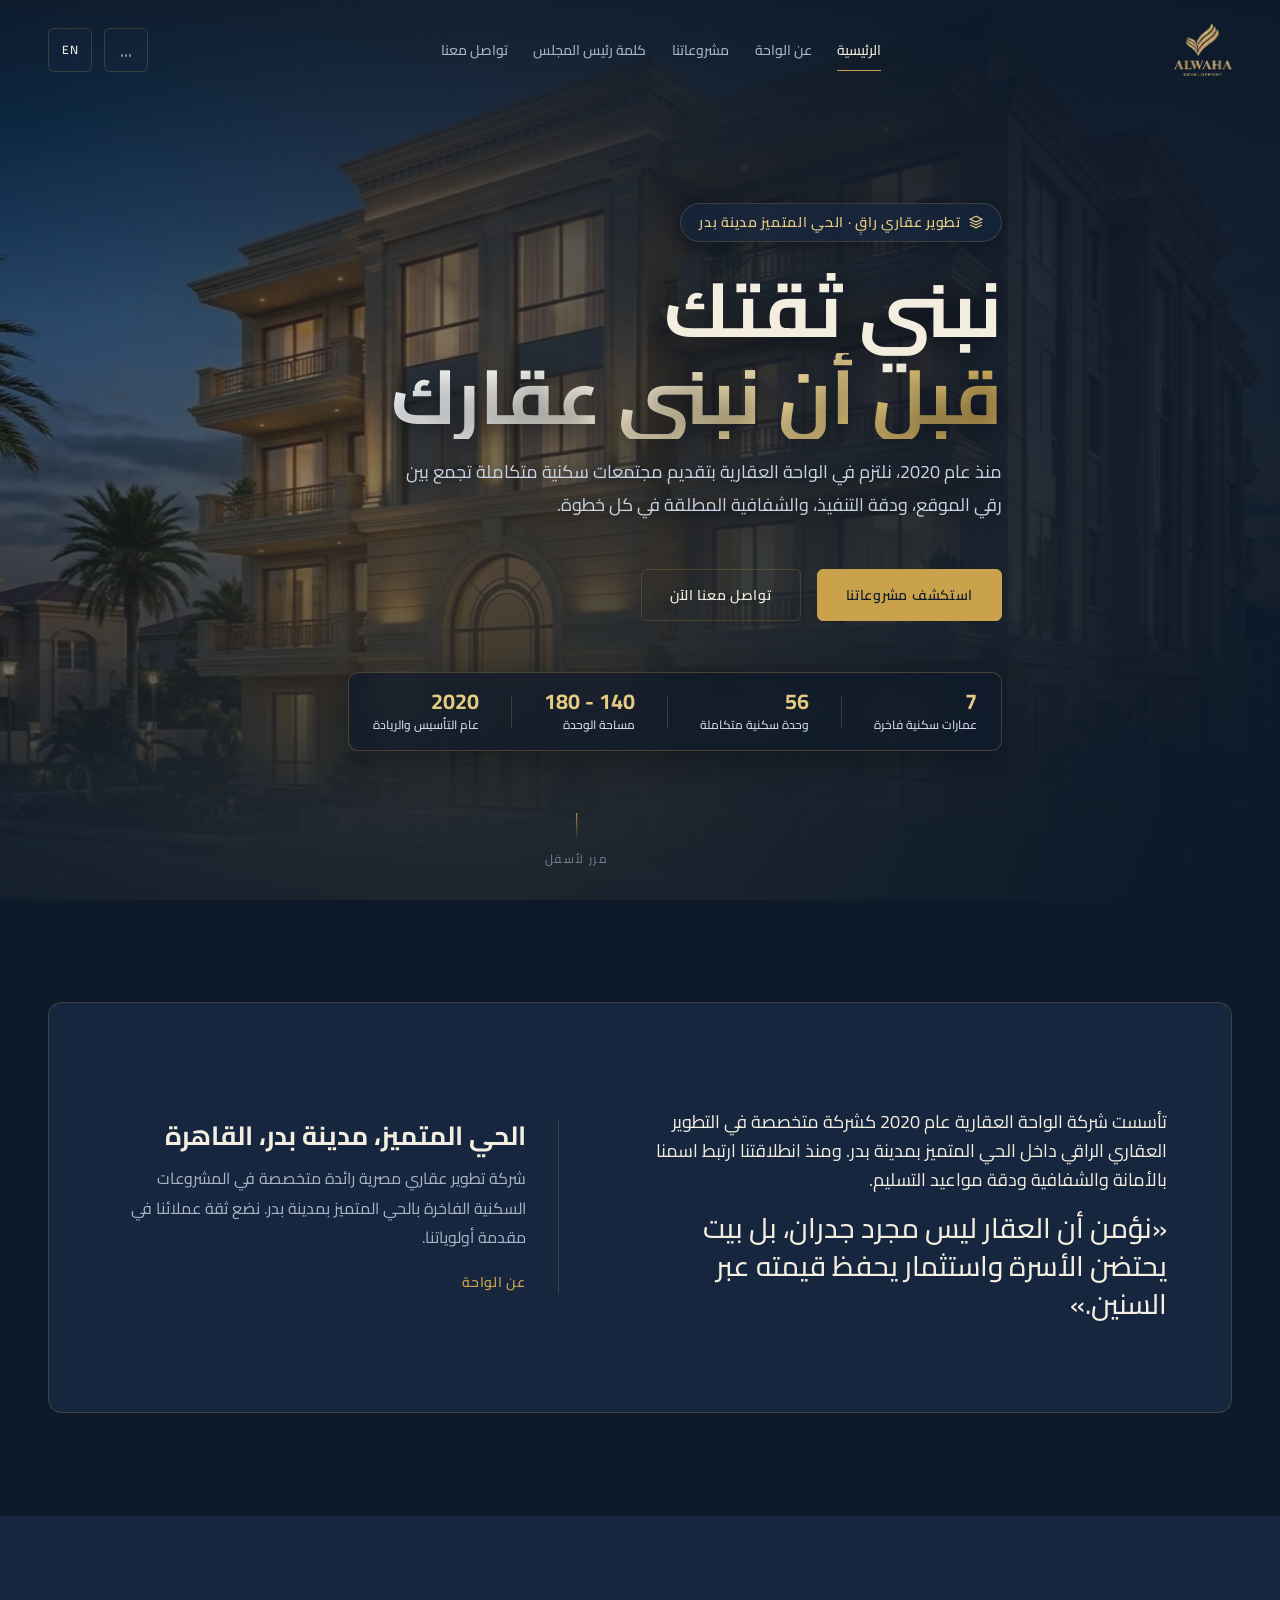
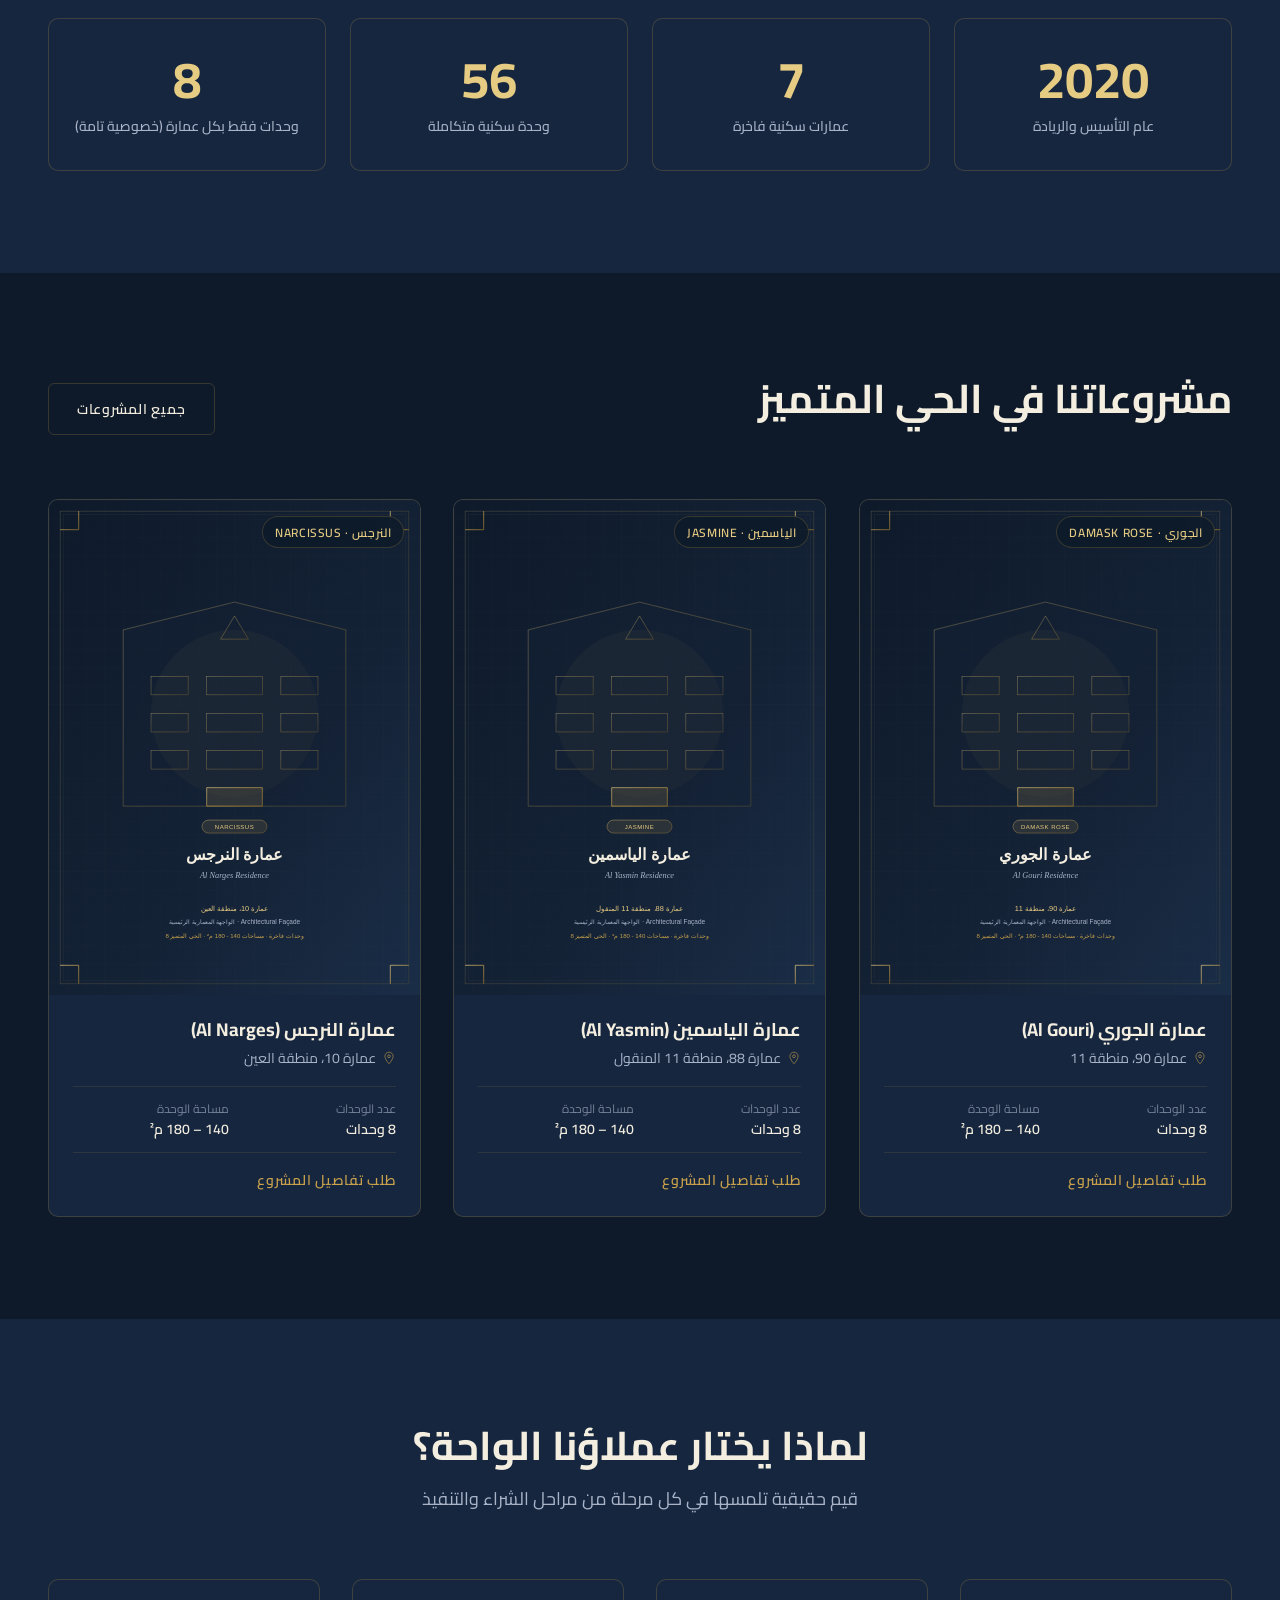
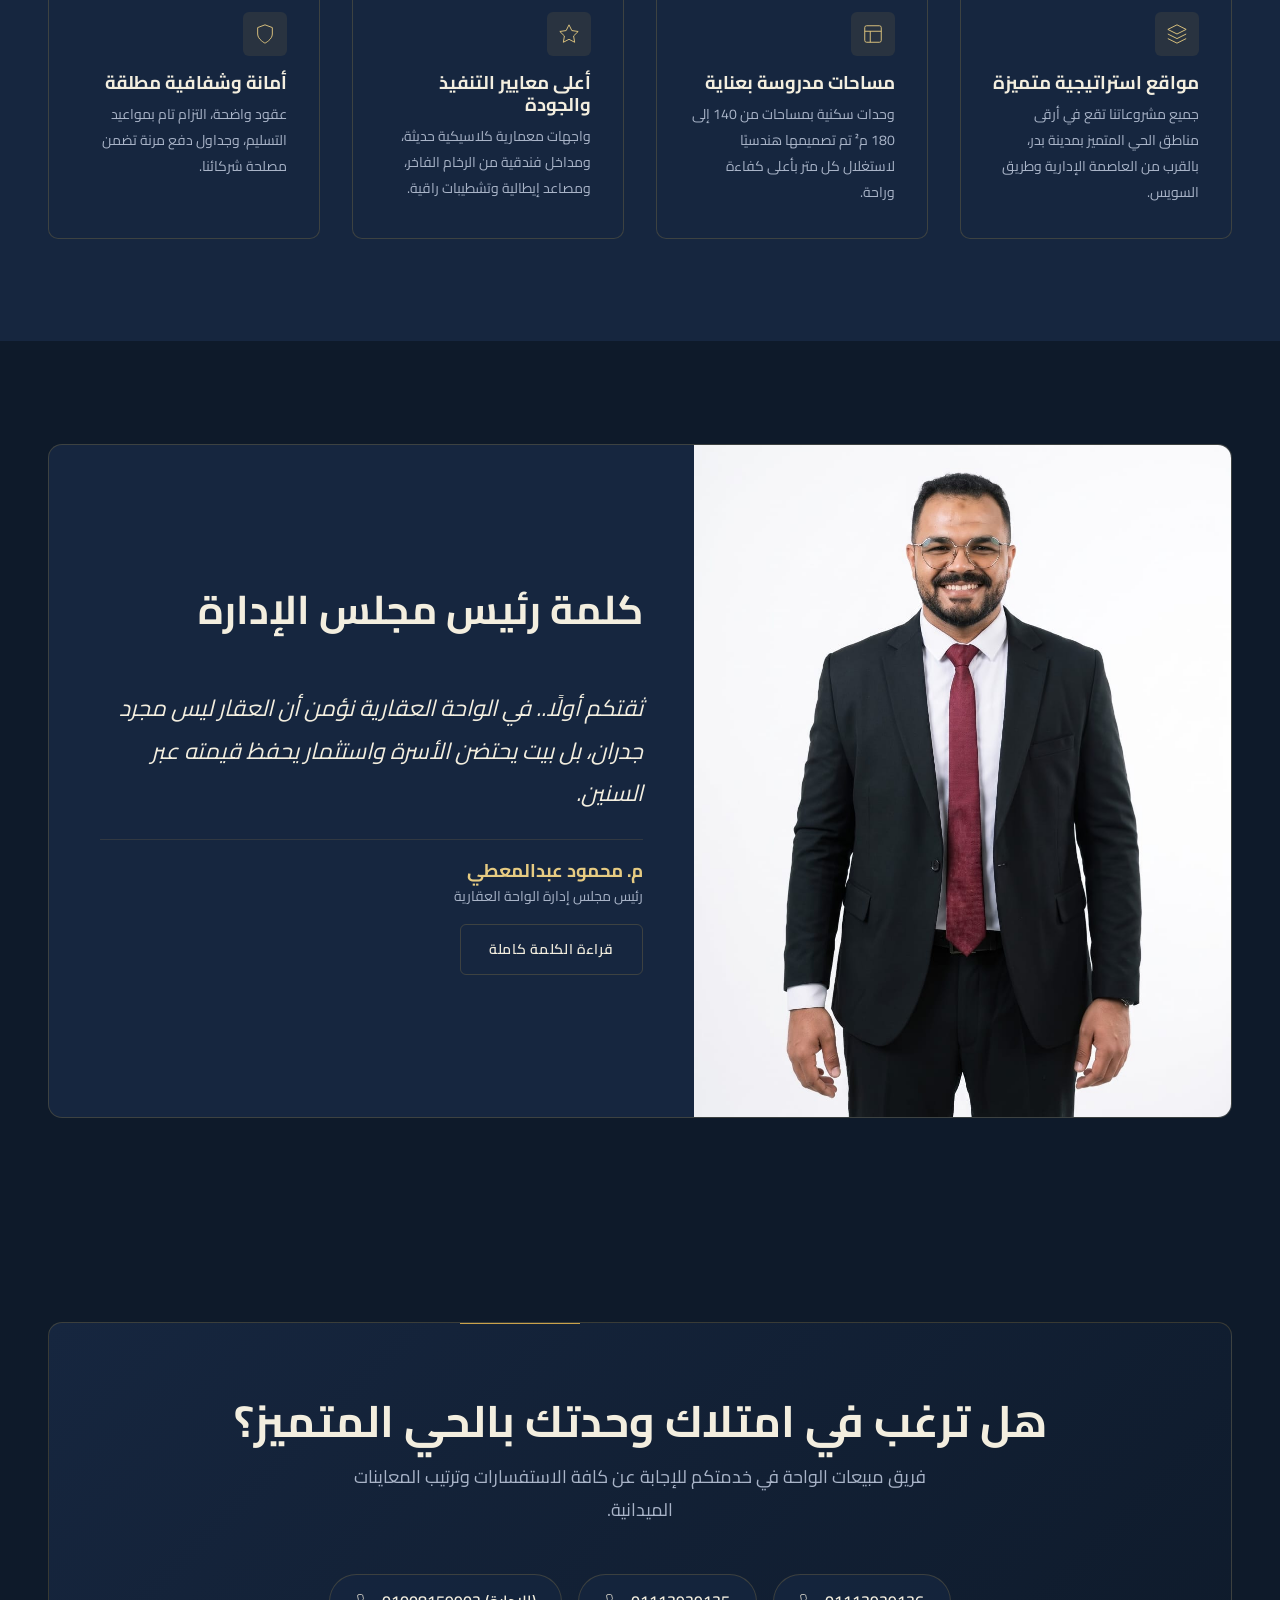
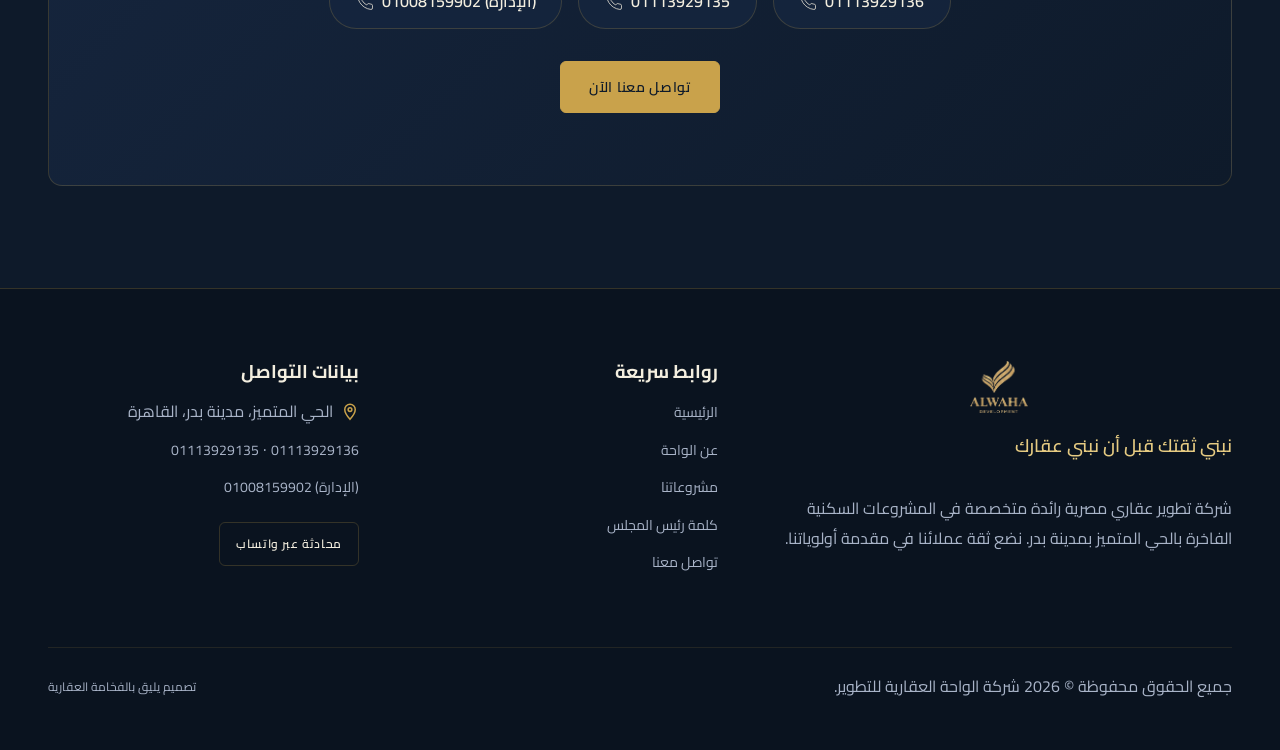
==== commit 21762828: "feat: add projects page and link it in navigation" ====
--- a/index.html
+++ b/index.html
@@ -257,8 +257,8 @@
         <div class="section__header section__header--split" data-reveal>
           <div>
             <h2 class="section__title" data-i18n="featured_title">مشروعاتنا في الحي المتميز</h2>
-            <p class="section__subtitle" data-i18n="featured_subtitle">سبع تحف معمارية بأسماء أزهار تعكس الرقي والهدوء
-              والخصوصية</p>
+            <!-- <p class="section__subtitle" data-i18n="featured_subtitle">سبع تحف معمارية بأسماء أزهار تعكس الرقي والهدوء
+              والخصوصية</p> -->
           </div>
           <div>
             <a href="pages/projects.html" class="btn btn--secondary" data-i18n="btn_all_projects">جميع المشروعات (7)</a>
@@ -295,7 +295,8 @@
                 </div>
               </div>
               <div class="project-card__actions">
-                <a href="pages/project-al-gouri.html" class="btn btn--text" data-i18n="btn_request_details">تفاصيل المشروع
+                <a href="pages/project-al-gouri.html" class="btn btn--text" data-i18n="btn_request_details">تفاصيل
+                  المشروع
                   &larr;</a>
               </div>
             </div>
@@ -330,7 +331,8 @@
                 </div>
               </div>
               <div class="project-card__actions">
-                <a href="pages/project-al-yasmin.html" class="btn btn--text" data-i18n="btn_request_details">تفاصيل المشروع
+                <a href="pages/project-al-yasmin.html" class="btn btn--text" data-i18n="btn_request_details">تفاصيل
+                  المشروع
                   &larr;</a>
               </div>
             </div>
@@ -365,7 +367,8 @@
                 </div>
               </div>
               <div class="project-card__actions">
-                <a href="pages/project-al-narges.html" class="btn btn--text" data-i18n="btn_request_details">تفاصيل المشروع
+                <a href="pages/project-al-narges.html" class="btn btn--text" data-i18n="btn_request_details">تفاصيل
+                  المشروع
                   &larr;</a>
               </div>
             </div>
@@ -454,7 +457,8 @@
                 <div class="chairman-teaser__name" data-i18n="chairman_name">م. محمود عبدالمعطي</div>
                 <div class="chairman-teaser__role" data-i18n="chairman_title_role">رئيس مجلس إدارة الواحة العقارية</div>
                 <div style="margin-top: var(--space-md);">
-                  <a href="pages/chairman.html" class="btn btn--secondary" data-i18n="chairman_read_more">قراءة الكلمة كاملة
+                  <a href="pages/chairman.html" class="btn btn--secondary" data-i18n="chairman_read_more">قراءة الكلمة
+                    كاملة
                     &larr;</a>
                 </div>
               </div>
@@ -526,9 +530,12 @@
           <ul class="footer__links">
             <li><a href="index.html" class="footer__link" data-i18n="nav_home">الرئيسية</a></li>
             <li><a href="pages/about.html" class="footer__link" data-i18n="nav_about">عن الواحة</a></li>
-            <li><a href="pages/projects.html" class="footer__link" data-i18n="nav_projects">مشروعاتنا (7 عمارات)</a></li>
-            <li><a href="pages/chairman.html" class="footer__link" data-i18n="nav_chairman">كلمة رئيس مجلس الإدارة</a></li>
-            <li><a href="pages/contact.html" class="footer__link" data-i18n="nav_contact">تواصل معنا وحجز المعاينة</a></li>
+            <li><a href="pages/projects.html" class="footer__link" data-i18n="nav_projects">مشروعاتنا (7 عمارات)</a>
+            </li>
+            <li><a href="pages/chairman.html" class="footer__link" data-i18n="nav_chairman">كلمة رئيس مجلس الإدارة</a>
+            </li>
+            <li><a href="pages/contact.html" class="footer__link" data-i18n="nav_contact">تواصل معنا وحجز المعاينة</a>
+            </li>
           </ul>
         </div>
 
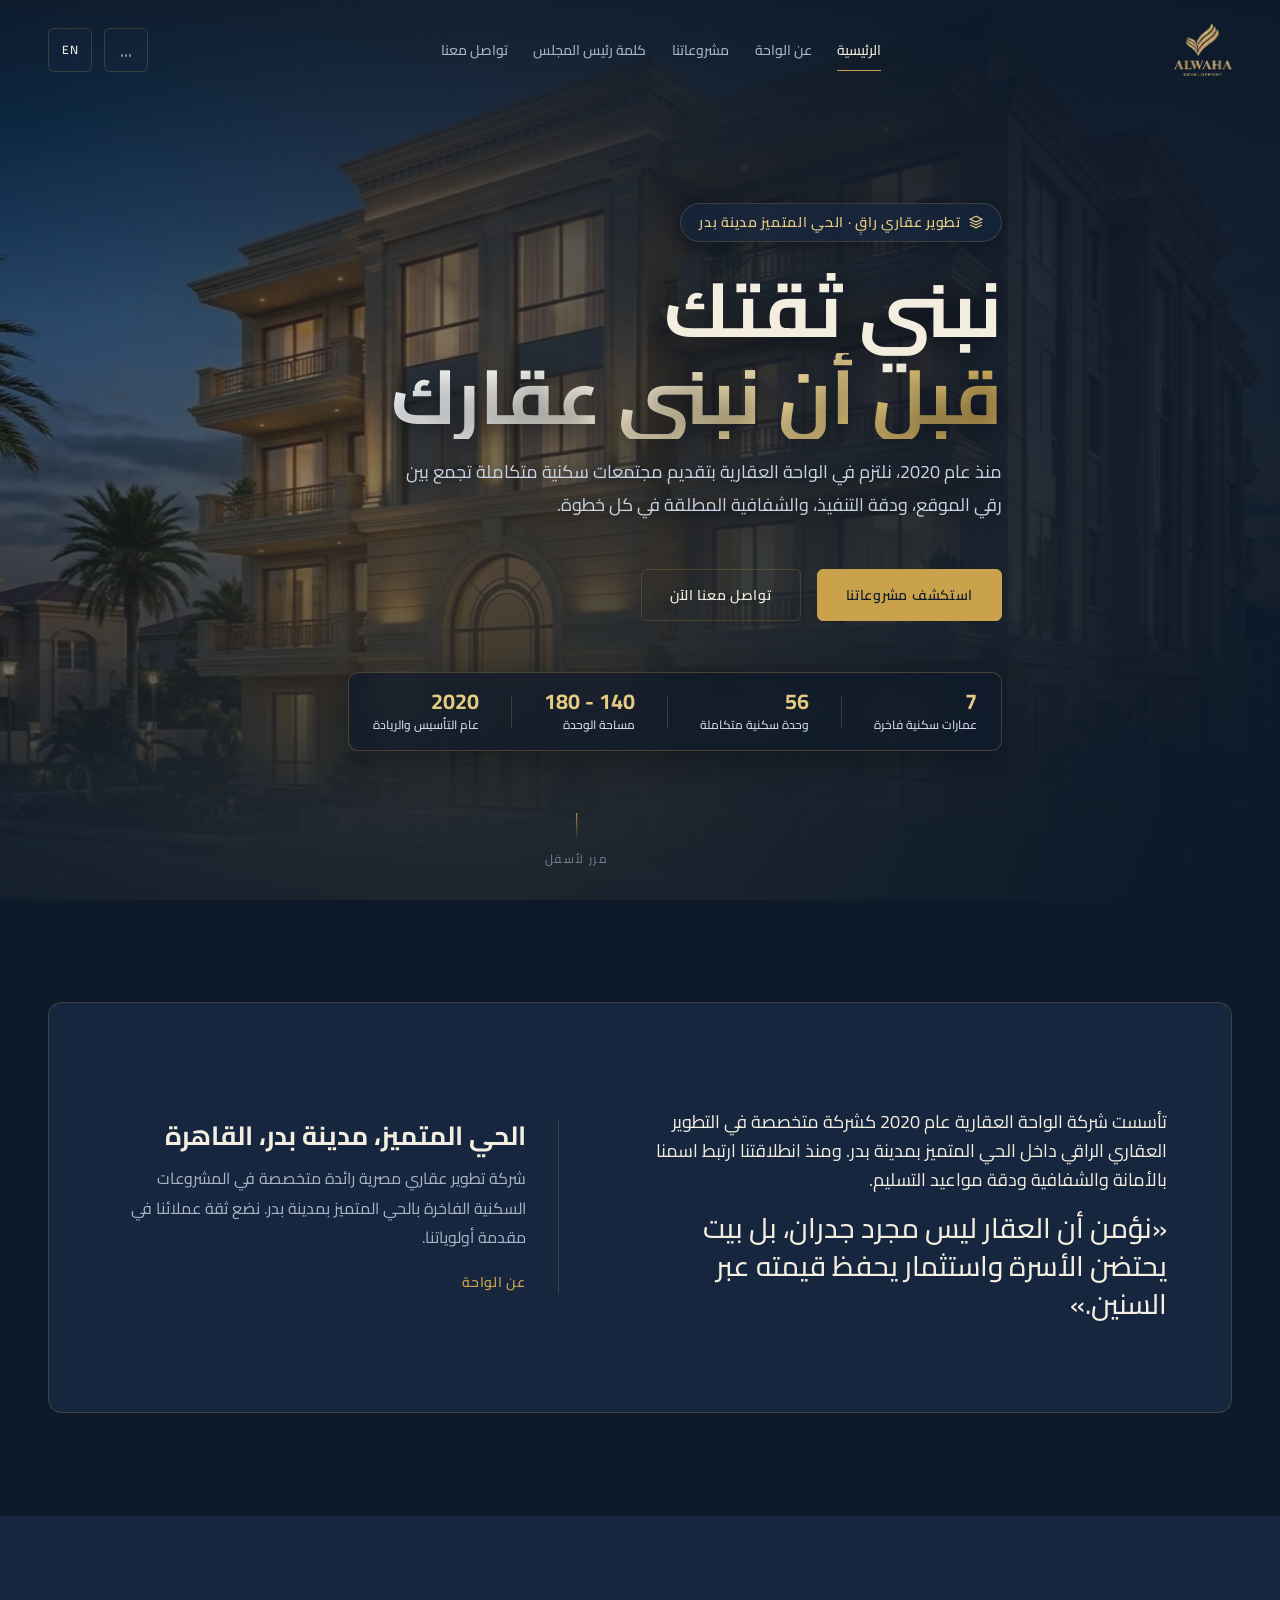
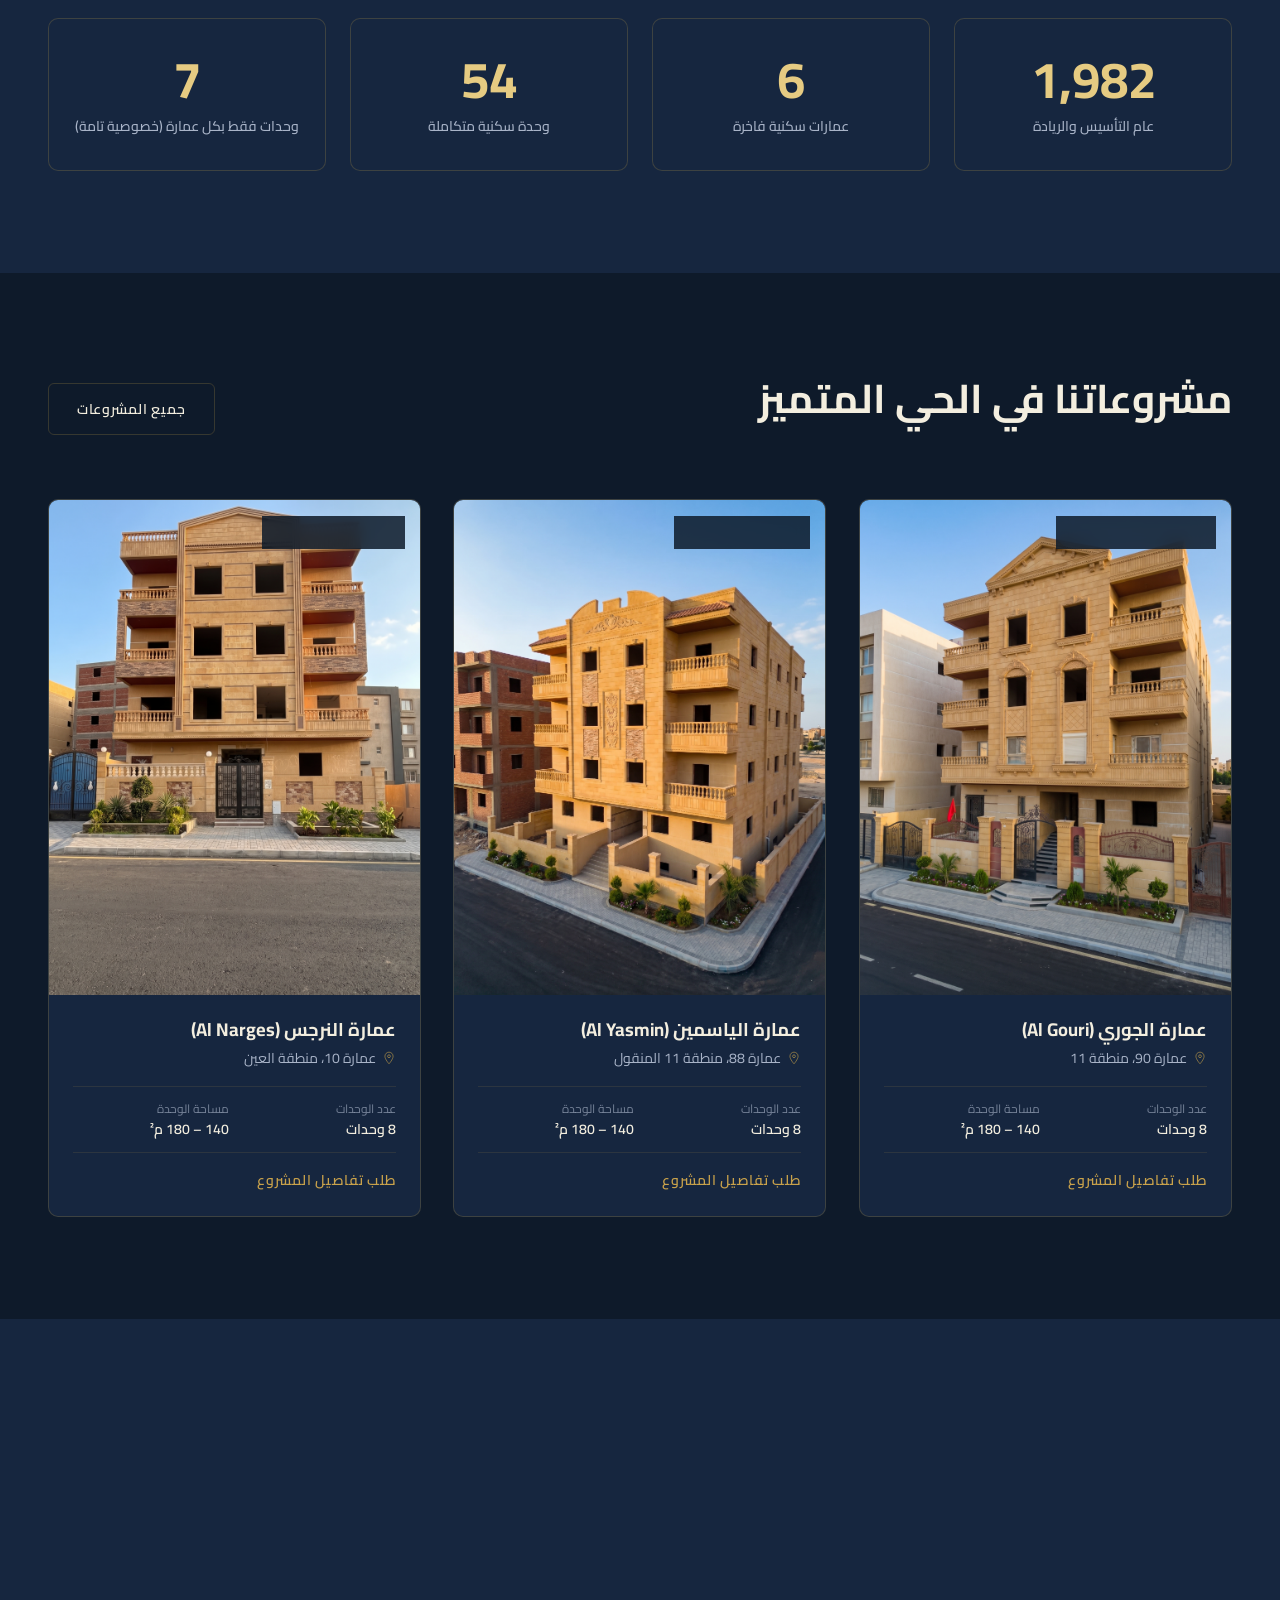
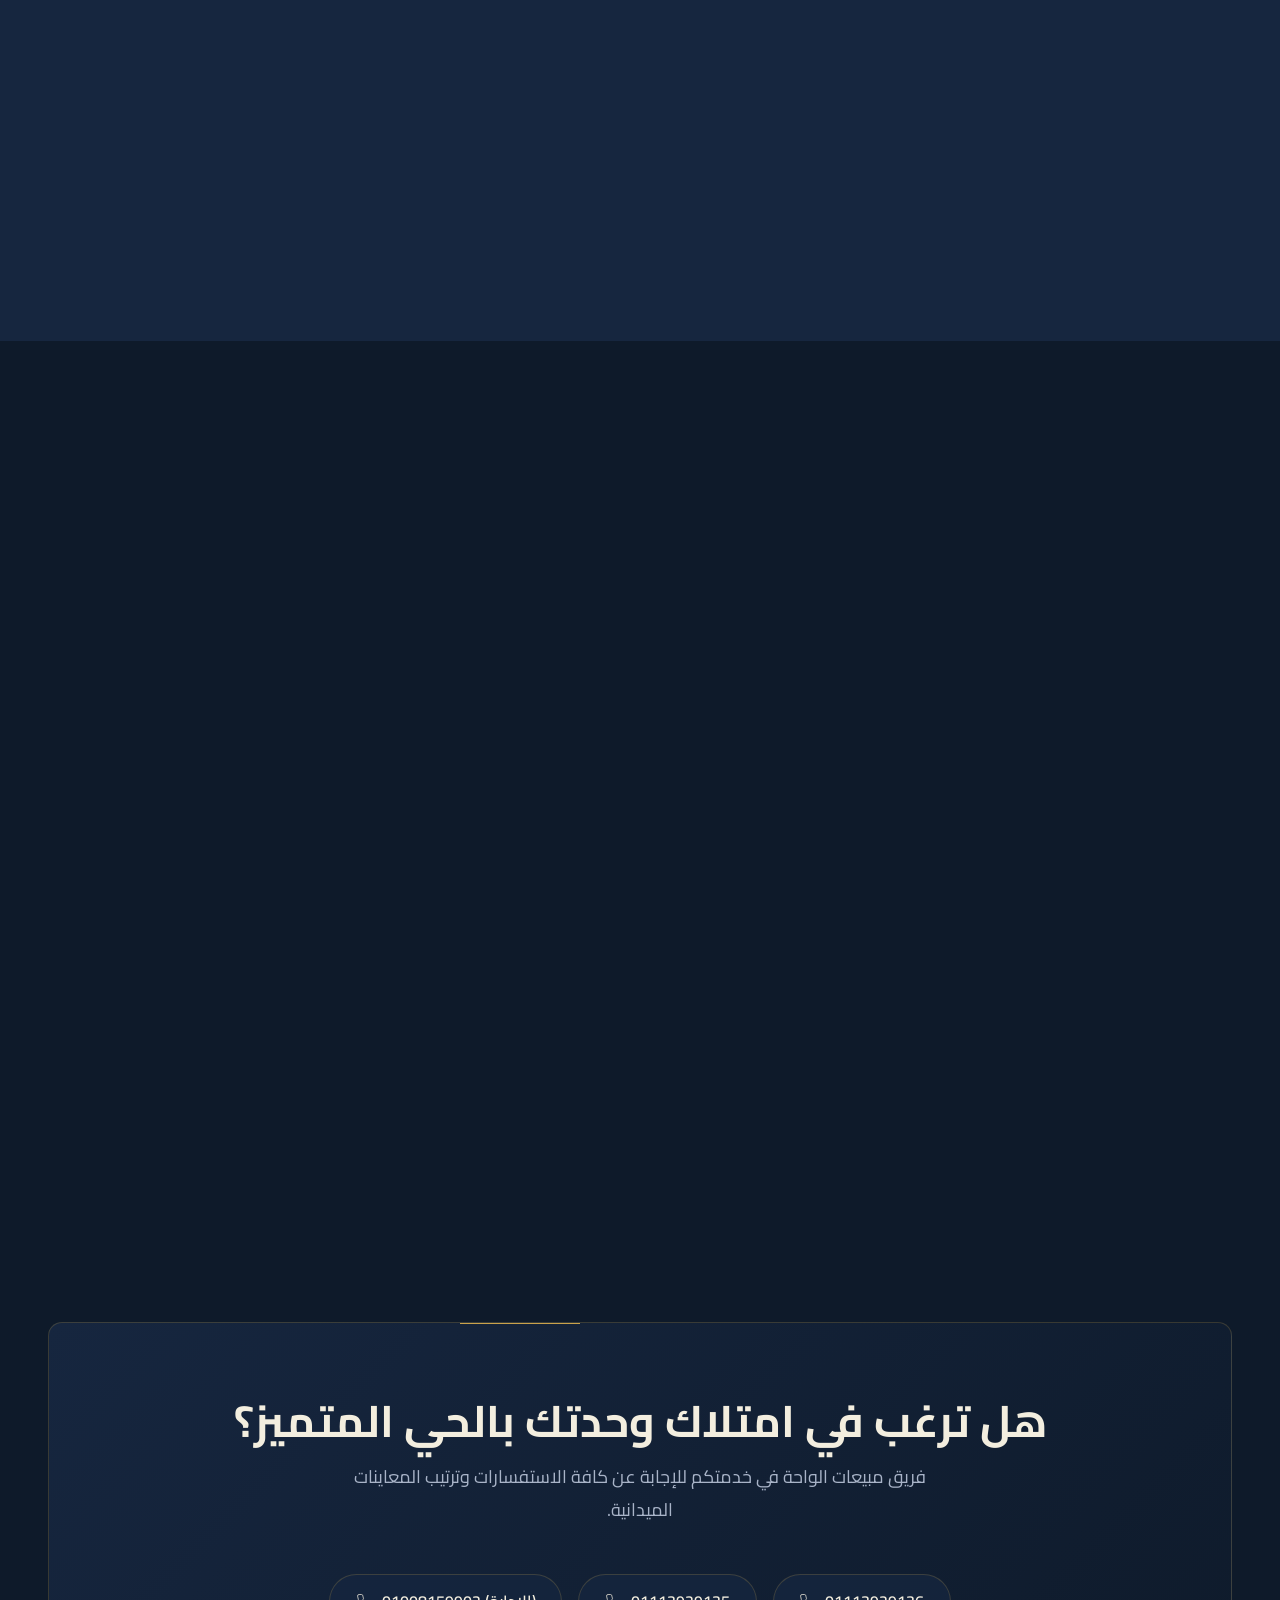
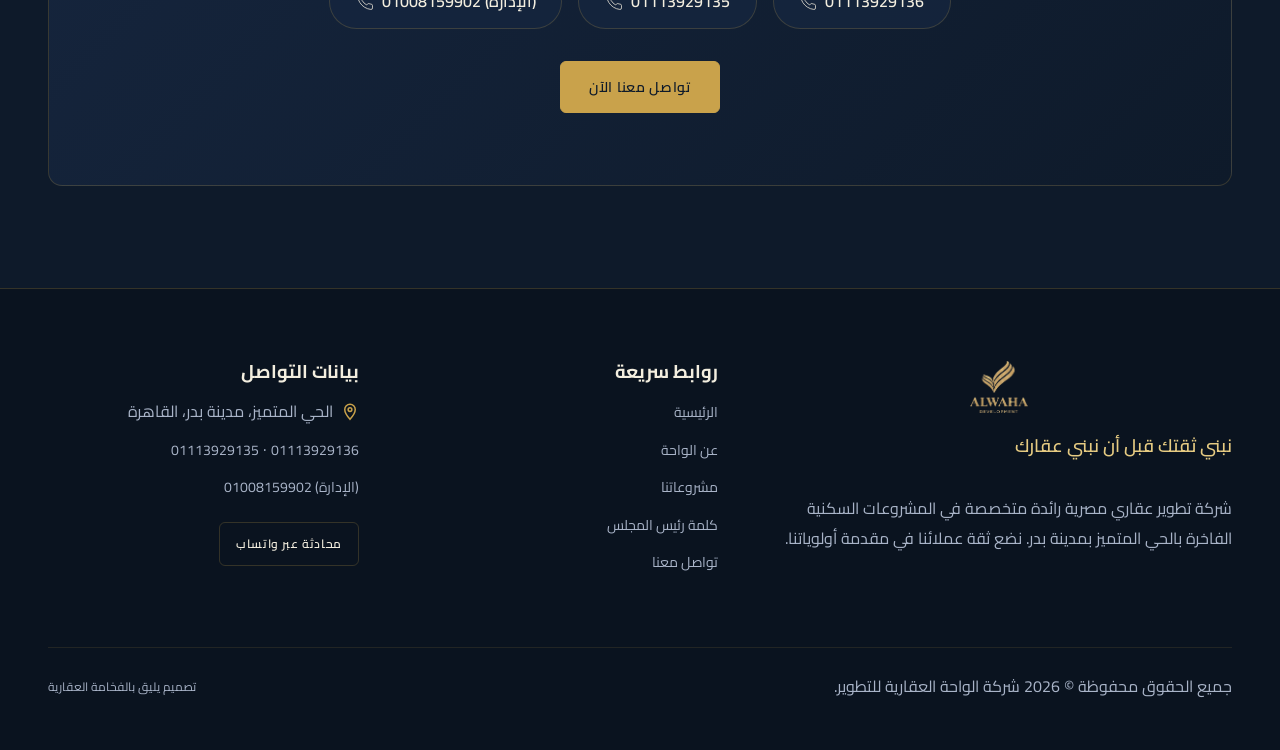
==== commit c188134e: "feat: add company profile website with interactive features and project pages" ====
--- a/index.html
+++ b/index.html
@@ -270,9 +270,9 @@
           <article class="project-card" data-reveal data-reveal-delay="100">
             <div class="project-card__media">
               <span class="project-card__badge">الجوري · DAMASK ROSE</span>
-              <img src="assets/images/projects/al-gouri/facade.svg" alt="عمارة الجوري - الواجهة المعمارية"
+              <img src="assets/images/projects/al-gouri/facade.jpg" alt="عمارة الجوري - الواجهة المعمارية"
                 class="project-card__img project-card__img--primary" width="800" height="1067" loading="lazy">
-              <img src="assets/images/projects/al-gouri/interior.svg" alt="عمارة الجوري - التصميم الداخلي"
+              <img src="assets/images/projects/al-gouri/site.jpg" alt="عمارة الجوري - الموقع التنفيذي"
                 class="project-card__img project-card__img--hover" width="800" height="1067" loading="lazy">
             </div>
             <div class="project-card__content">
@@ -306,9 +306,9 @@
           <article class="project-card" data-reveal data-reveal-delay="200">
             <div class="project-card__media">
               <span class="project-card__badge">الياسمين · JASMINE</span>
-              <img src="assets/images/projects/al-yasmin/facade.svg" alt="عمارة الياسمين - الواجهة المعمارية"
+              <img src="assets/images/projects/al-yasmin/facade.jpg" alt="عمارة الياسمين - الواجهة المعمارية"
                 class="project-card__img project-card__img--primary" width="800" height="1067" loading="lazy">
-              <img src="assets/images/projects/al-yasmin/interior.svg" alt="عمارة الياسمين - المداخل الفاخرة"
+              <img src="assets/images/projects/al-yasmin/site.jpg" alt="عمارة الياسمين - الموقع التنفيذي"
                 class="project-card__img project-card__img--hover" width="800" height="1067" loading="lazy">
             </div>
             <div class="project-card__content">
@@ -342,9 +342,9 @@
           <article class="project-card" data-reveal data-reveal-delay="300">
             <div class="project-card__media">
               <span class="project-card__badge">النرجس · NARCISSUS</span>
-              <img src="assets/images/projects/al-narges/facade.svg" alt="عمارة النرجس - الواجهة المعمارية"
+              <img src="assets/images/projects/al-narges/facade.jpg" alt="عمارة النرجس - الواجهة المعمارية"
                 class="project-card__img project-card__img--primary" width="800" height="1067" loading="lazy">
-              <img src="assets/images/projects/al-narges/interior.svg" alt="عمارة النرجس - التصميم الداخلي"
+              <img src="assets/images/projects/al-narges/site.jpg" alt="عمارة النرجس - الموقع التنفيذي"
                 class="project-card__img project-card__img--hover" width="800" height="1067" loading="lazy">
             </div>
             <div class="project-card__content">
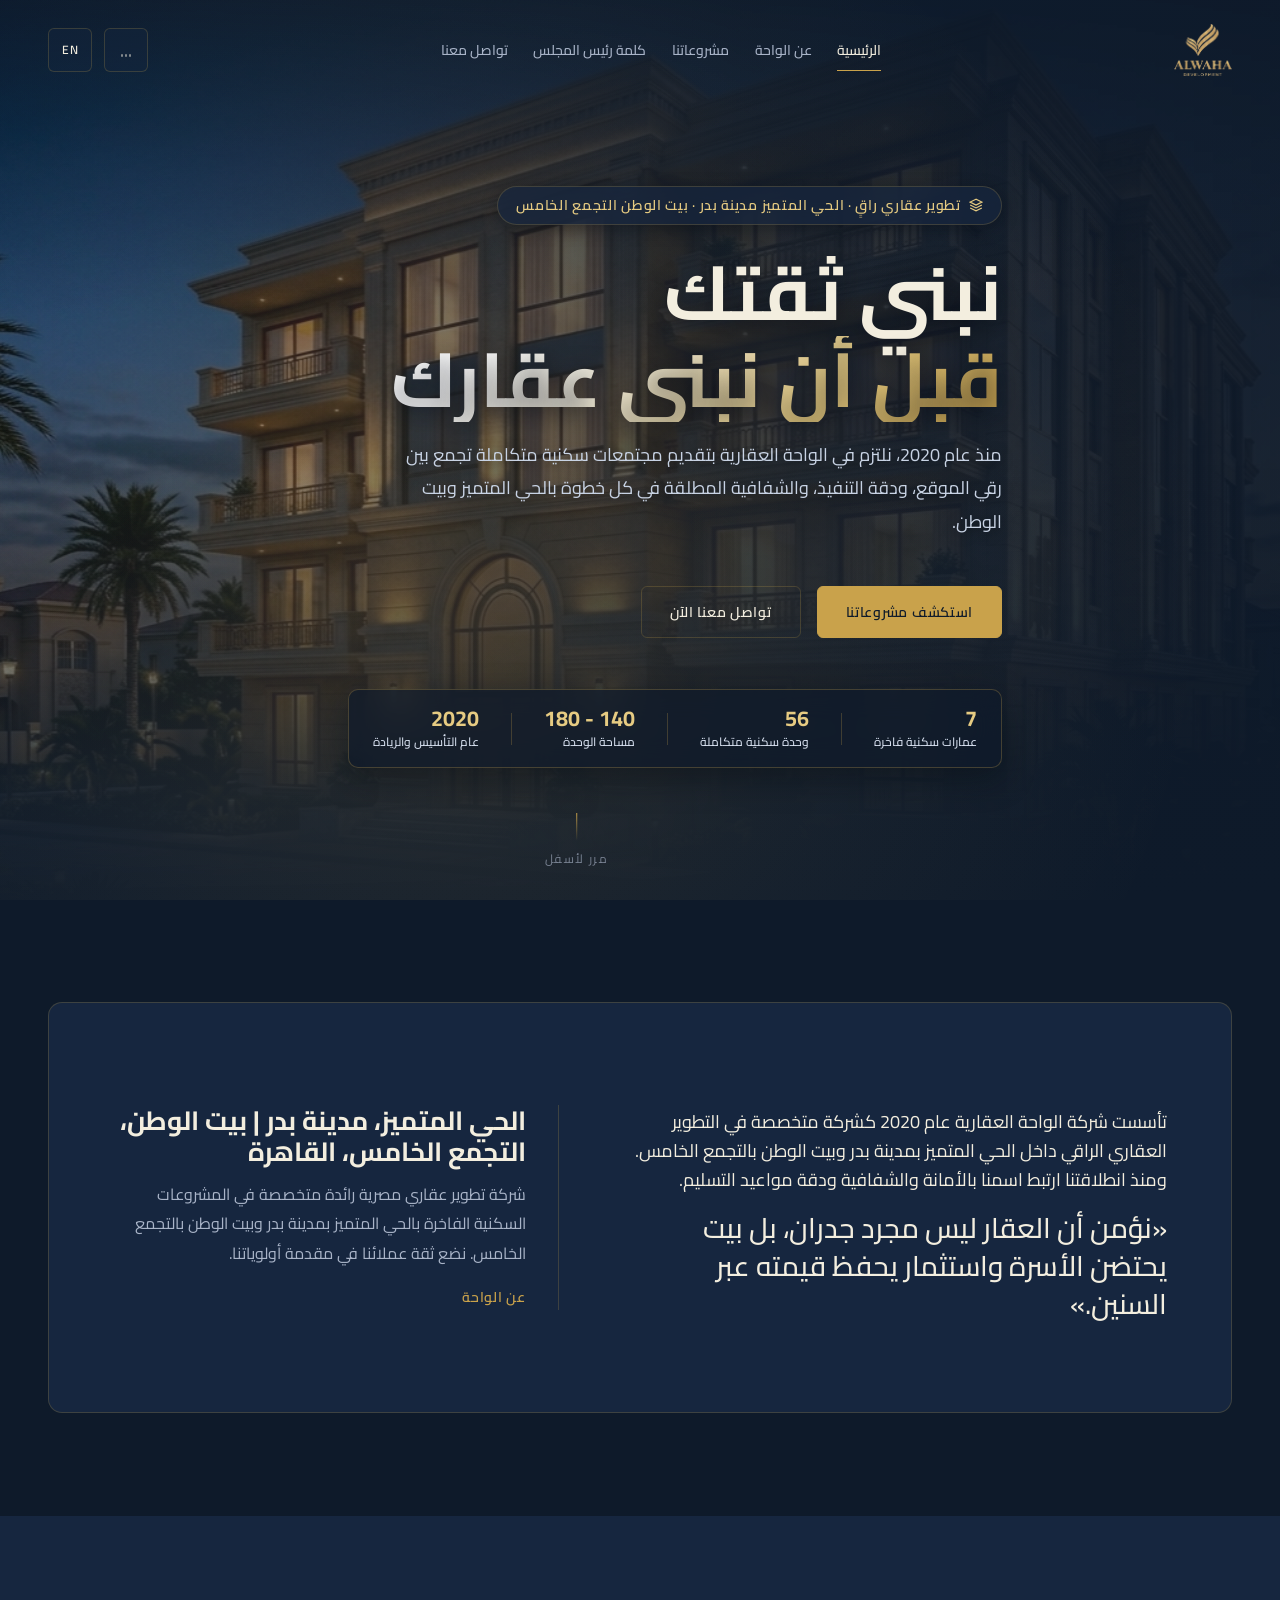
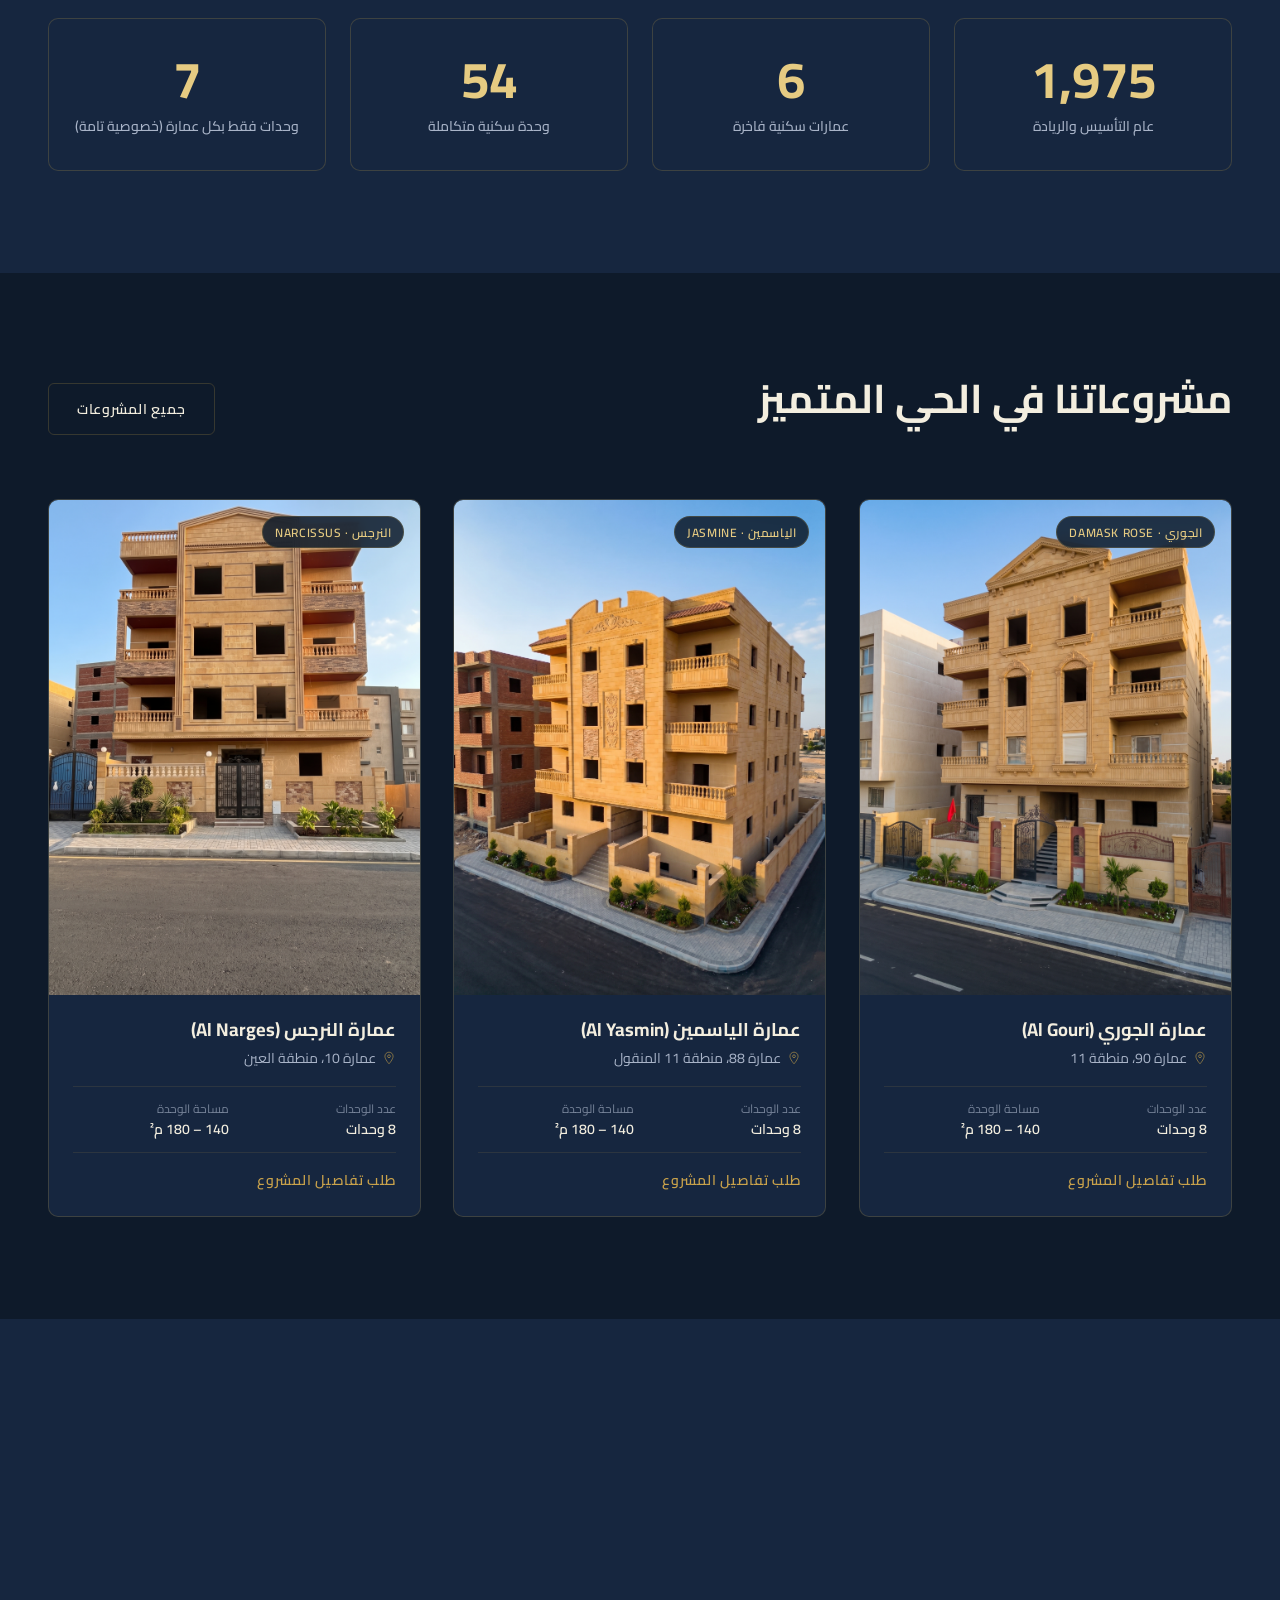
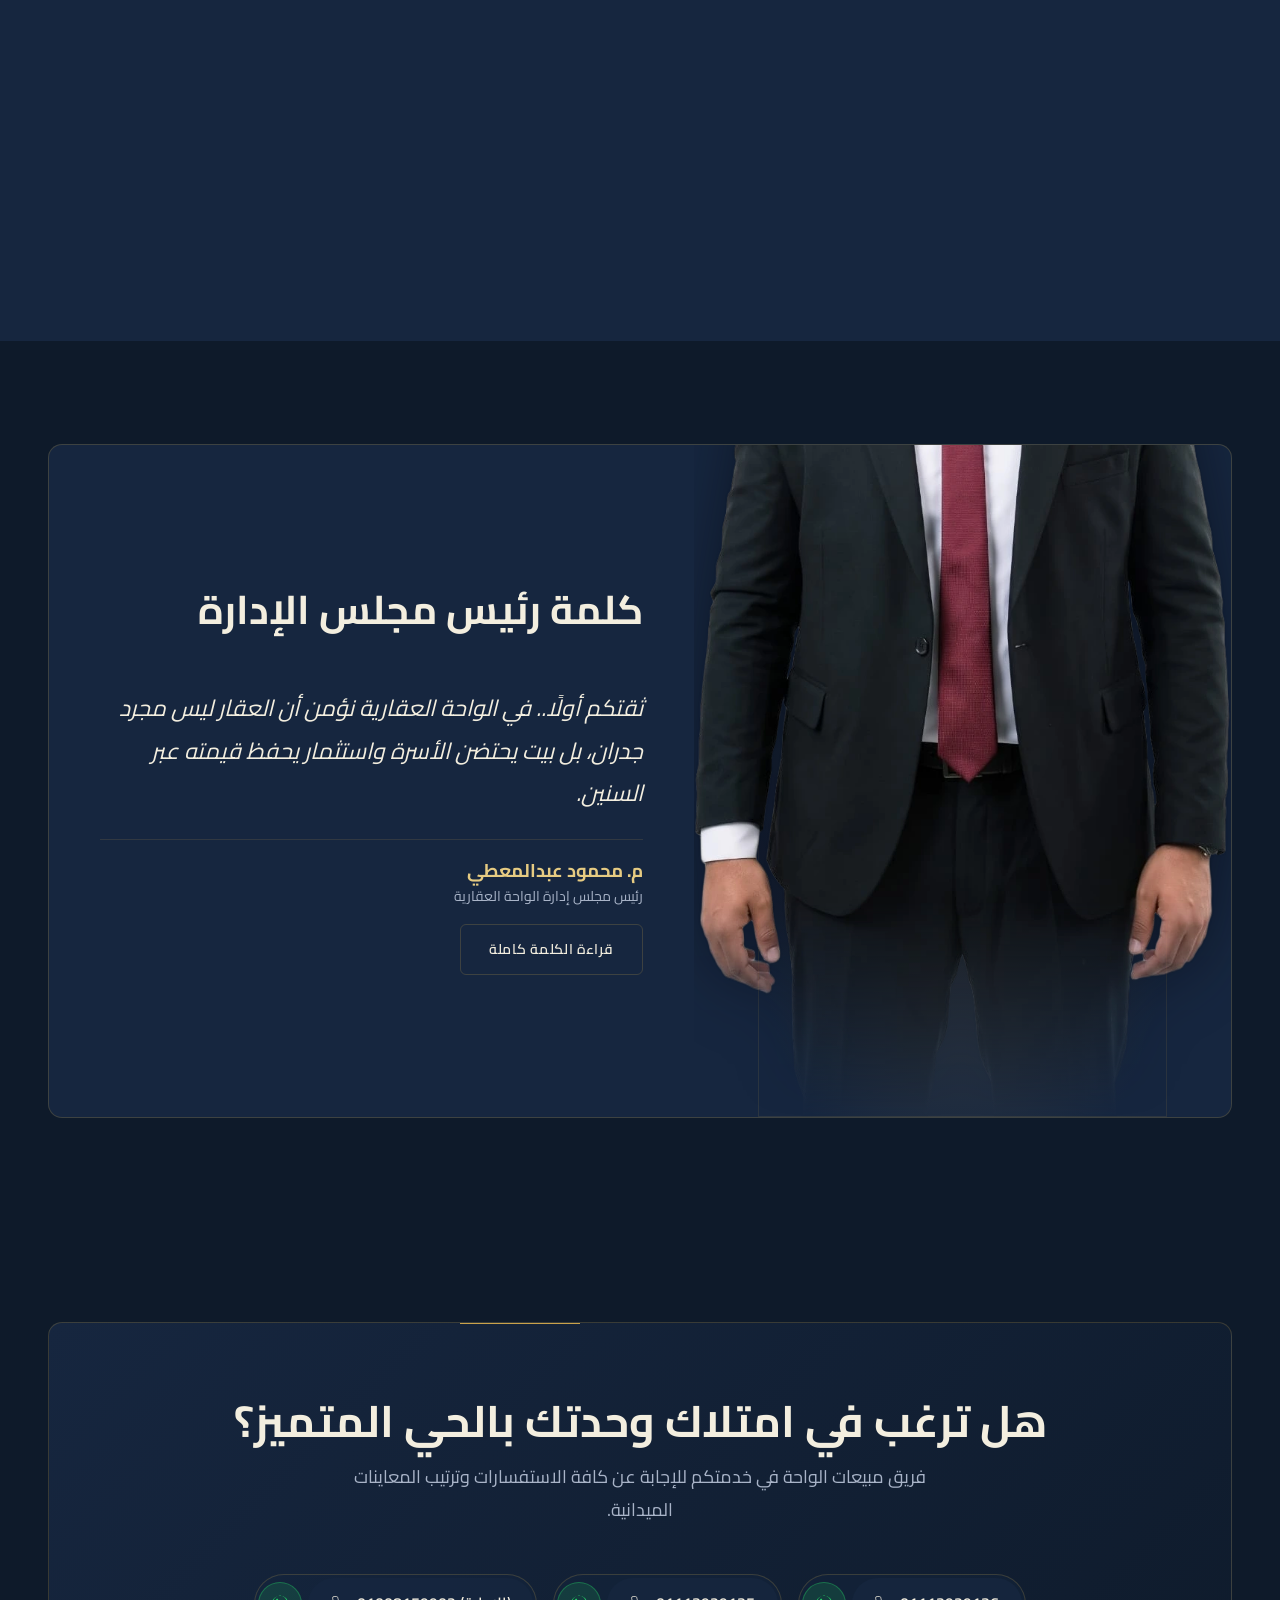
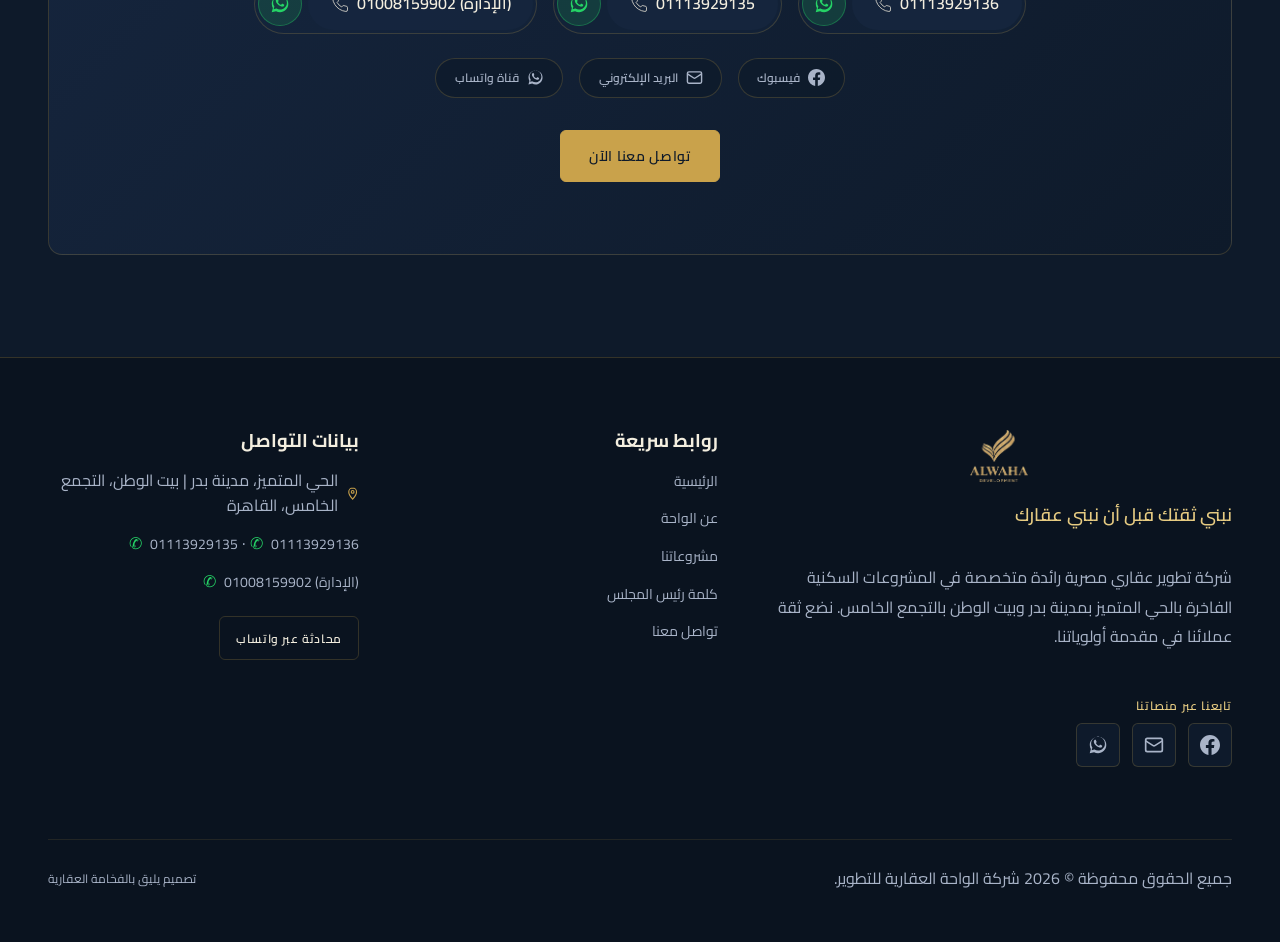
==== commit 0af459c6: "feat: social media integration, Beit Al Watan expansion, SEO engine, mobile UX & transparent chairma" ====
--- a/index.html
+++ b/index.html
@@ -4,17 +4,39 @@
 <head>
   <meta charset="UTF-8">
   <meta name="viewport" content="width=device-width, initial-scale=1.0">
-  <title>الواحة العقارية | نبني ثقتك قبل أن نبني عقارك</title>
+  <title>الواحة العقارية | شقق للبيع بالحي المتميز مدينة بدر وبيت الوطن التجمع الخامس</title>
   <meta name="description"
-    content="شركة الواحة العقارية للتطوير - مشروعات سكنية راقية في الحي المتميز بمدينة بدر. 7 عمارات سكنية، 56 وحدة بمساحات من 140 إلى 180 م². تأسست عام 2020.">
+    content="شركة الواحة العقارية للتطوير | شقق فاخرة للبيع في الحي المتميز بمدينة بدر وبيت الوطن التجمع الخامس. 7 عمارات سكنية، 56 وحدة بمساحات 140 - 180 م². واجهات كلاسيكية حديثة، مداخل فندقية، تقسيط مريح. تواصل معنا: 01113929136.">
   <meta name="keywords"
-    content="الواحة العقارية, الحي المتميز, مدينة بدر, شقق للبيع بمدينة بدر, تطوير عقاري, عقارات القاهرة">
-
-  <!-- Open Graph -->
-  <meta property="og:title" content="الواحة العقارية | نبني ثقتك قبل أن نبني عقارك">
-  <meta property="og:description" content="مشروعات سكنية فاخرة في الحي المتميز بمدينة بدر. تأسست عام 2020.">
-  <meta property="og:image" content="assets/images/logo/logo.png">
+    content="الواحة العقارية, شقق للبيع مدينة بدر, الحي المتميز مدينة بدر, شقق بيت الوطن, بيت الوطن التجمع الخامس, عقارات التجمع الخامس, شركة تطوير عقاري, عقارات القاهرة, شقق بالتقسيط مدينة بدر, Alwaha Development, Beit Al Watan New Cairo">
+  <meta name="author" content="شركة الواحة العقارية للتطوير - Alwaha Development">
+  <meta name="robots" content="index, follow, max-image-preview:large, max-snippet:-1, max-video-preview:-1">
+  <link rel="canonical" href="https://elwahaprofile.vercel.app/">
+  <link rel="alternate" hreflang="ar" href="https://elwahaprofile.vercel.app/">
+  <link rel="alternate" hreflang="x-default" href="https://elwahaprofile.vercel.app/">
+
+  <!-- Open Graph / Facebook -->
   <meta property="og:type" content="website">
+  <meta property="og:url" content="https://elwahaprofile.vercel.app/">
+  <meta property="og:title" content="الواحة العقارية | شقق للبيع بالحي المتميز مدينة بدر وبيت الوطن التجمع الخامس">
+  <meta property="og:description" content="مشروعات سكنية فاخرة في الحي المتميز بمدينة بدر وبيت الوطن بالتجمع الخامس. تأسست عام 2020. مساحات 140 إلى 180 م².">
+  <meta property="og:image" content="https://elwahaprofile.vercel.app/assets/images/logo/logo.png">
+  <meta property="og:site_name" content="الواحة العقارية للتطوير - Alwaha Development">
+  <meta property="og:locale" content="ar_AR">
+  <meta property="og:locale:alternate" content="en_US">
+
+  <!-- Twitter Cards -->
+  <meta name="twitter:card" content="summary_large_image">
+  <meta name="twitter:url" content="https://elwahaprofile.vercel.app/">
+  <meta name="twitter:title" content="الواحة العقارية | شقق للبيع بالحي المتميز وبيت الوطن">
+  <meta name="twitter:description" content="مشروعات سكنية راقية في الحي المتميز بمدينة بدر وبيت الوطن بالتجمع الخامس. تواصل معنا: 01113929136.">
+  <meta name="twitter:image" content="https://elwahaprofile.vercel.app/assets/images/logo/logo.png">
+
+  <!-- Local Geographic SEO -->
+  <meta name="geo.region" content="EG-C">
+  <meta name="geo.placename" content="Badr City, Cairo, Egypt">
+  <meta name="geo.position" content="30.1324;31.7272">
+  <meta name="ICBM" content="30.1324, 31.7272">
 
   <!-- Favicon -->
   <link rel="icon" type="image/svg+xml" href="assets/images/logo/logo-mark.png">
@@ -29,23 +51,57 @@
   <link rel="stylesheet" href="css/animations.css">
   <link rel="stylesheet" href="css/pages/home.css">
 
-  <!-- Schema.org JSON-LD -->
+  <!-- Schema.org JSON-LD (Rich Local Real Estate Snippet) -->
   <script type="application/ld+json">
   {
     "@context": "https://schema.org",
     "@type": "RealEstateAgent",
     "name": "Alwaha Development - الواحة العقارية للتطوير",
-    "image": "assets/images/logo/logo.png",
+    "alternateName": [
+      "الواحة العقارية",
+      "شركة الواحة للتطوير العقاري",
+      "Alwaha Real Estate"
+    ],
+    "url": "https://elwahaprofile.vercel.app",
+    "logo": "https://elwahaprofile.vercel.app/assets/images/logo/logo.png",
+    "image": "https://elwahaprofile.vercel.app/assets/images/hero/hero-building-render.jpg",
+    "description": "شركة الواحة العقارية للتطوير - مشروعات سكنية راقية في الحي المتميز بمدينة بدر وبيت الوطن بالتجمع الخامس. 7 عمارات سكنية، 56 وحدة بمساحات من 140 إلى 180 م². تأسست عام 2020.",
     "foundingDate": "2020",
     "slogan": "نبني ثقتك قبل أن نبني عقارك",
-    "telephone": ["+201113929136", "+201113929135", "+201008159902"],
+    "telephone": [
+      "+201113929136",
+      "+201113929135",
+      "+201008159902"
+    ],
+    "email": "info@elwahagroup.com",
+    "priceRange": "$$$",
+    "sameAs": [
+      "https://www.facebook.com/alwaha.realestats/?locale=ar_AR",
+      "https://whatsapp.com/channel/0029VbENyZl6GcGNzDdh3d0A"
+    ],
     "address": {
       "@type": "PostalAddress",
       "streetAddress": "Al Hay Al Motamayez",
       "addressLocality": "Badr City",
       "addressRegion": "Cairo",
       "addressCountry": "EG"
-    }
+    },
+    "geo": {
+      "@type": "GeoCoordinates",
+      "latitude": 30.1324,
+      "longitude": 31.7272
+    },
+    "areaServed": [
+      {
+        "@type": "Place",
+        "name": "الحي المتميز، مدينة بدر - Al Hay Al Motamayez, Badr City"
+      },
+      {
+        "@type": "Place",
+        "name": "بيت الوطن، التجمع الخامس - Beit Al Watan, 5th Settlement, New Cairo"
+      }
+    ],
+    "knowsLanguage": ["ar", "en"]
   }
   </script>
 </head>
@@ -113,9 +169,29 @@
       <li><a href="pages/contact.html" class="mobile-nav__link" data-i18n="nav_contact">تواصل معنا</a></li>
     </ul>
     <div class="mobile-nav__footer">
-      <p class="text-steel" style="font-size: var(--text-sm);" data-i18n="brand_location">الحي المتميز، مدينة بدر،
-        القاهرة</p>
-      <a href="tel:01113929136" class="phone-item__num" style="display: block; margin-top: 8px;">01113929136</a>
+      <p class="text-steel" style="font-size: var(--text-sm);" data-i18n="brand_location">
+        الحي المتميز، مدينة بدر | بيت الوطن، التجمع الخامس، القاهرة
+      </p>
+      <div class="mobile-nav__phones">
+        <a href="tel:01113929136" class="mobile-nav__phone-link">01113929136</a>
+        <a href="https://wa.me/201113929136" target="_blank" rel="noopener noreferrer"
+          class="mobile-nav__wa-link" aria-label="محادثة واتساب 01113929136">
+          <svg viewBox="0 0 24 24"><path d="M12.04 2c-5.46 0-9.91 4.45-9.91 9.91 0 1.75.46 3.45 1.32 4.95L2.05 22l5.25-1.38c1.45.79 3.08 1.21 4.74 1.21 5.46 0 9.91-4.45 9.91-9.91 0-2.65-1.03-5.14-2.9-7.01A9.816 9.816 0 0 0 12.04 2zm.01 16.67c-1.49 0-2.95-.4-4.22-1.15l-.3-.18-3.13.82.84-3.05-.2-.31a8.196 8.196 0 0 1-1.26-4.39c0-4.54 3.7-8.24 8.25-8.24 2.2 0 4.28.86 5.84 2.42a8.214 8.214 0 0 1 2.41 5.83c0 4.55-3.7 8.25-8.23 8.25zm4.52-6.17c-.25-.12-1.47-.72-1.7-.81-.23-.08-.39-.12-.56.12-.16.25-.64.81-.79.97-.14.17-.29.19-.54.06-.25-.12-1.05-.39-2-1.23-.74-.66-1.24-1.47-1.38-1.72-.14-.25-.01-.38.11-.51.11-.11.25-.29.37-.43.12-.15.17-.25.25-.42.08-.17.04-.31-.02-.43-.06-.12-.56-1.35-.76-1.85-.2-.48-.41-.42-.56-.43h-.48c-.16 0-.43.06-.66.31-.23.25-.87.85-.87 2.07 0 1.22.89 2.4 1.01 2.57.12.17 1.75 2.67 4.24 3.75.59.26 1.06.41 1.42.52.6.19 1.14.16 1.57.1.48-.07 1.47-.6 1.68-1.18.21-.58.21-1.08.14-1.18-.06-.11-.23-.17-.48-.29z"/></svg>
+        </a>
+      </div>
+      <div class="mobile-nav__social">
+        <a href="https://www.facebook.com/alwaha.realestats/?locale=ar_AR" target="_blank" rel="noopener noreferrer"
+          class="mobile-nav__social-link" aria-label="فيسبوك الواحة العقارية" title="Facebook">
+          <svg viewBox="0 0 24 24" fill="currentColor"><path d="M24 12.073c0-6.627-5.373-12-12-12s-12 5.373-12 12c0 5.99 4.388 10.954 10.125 11.854v-8.385H7.078v-3.47h3.047V9.43c0-3.007 1.792-4.669 4.533-4.669 1.312 0 2.686.235 2.686.235v2.953H15.83c-1.491 0-1.956.925-1.956 1.874v2.25h3.328l-.532 3.47h-2.796v8.385C19.612 23.027 24 18.062 24 12.073z"/></svg>
+        </a>
+        <a href="mailto:info@elwahagroup.com" class="mobile-nav__social-link" aria-label="البريد الإلكتروني" title="Email">
+          <svg viewBox="0 0 24 24" fill="none" stroke="currentColor" stroke-width="2"><rect x="2" y="4" width="20" height="16" rx="2"/><path d="m22 7-8.97 5.7a1.94 1.94 0 0 1-2.06 0L2 7"/></svg>
+        </a>
+        <a href="https://whatsapp.com/channel/0029VbENyZl6GcGNzDdh3d0A" target="_blank" rel="noopener noreferrer"
+          class="mobile-nav__social-link" aria-label="قناة واتساب الرسمية" title="WhatsApp Channel">
+          <svg viewBox="0 0 24 24" fill="currentColor"><path d="M12.04 2c-5.46 0-9.91 4.45-9.91 9.91 0 1.75.46 3.45 1.32 4.95L2.05 22l5.25-1.38c1.45.79 3.08 1.21 4.74 1.21 5.46 0 9.91-4.45 9.91-9.91 0-2.65-1.03-5.14-2.9-7.01A9.816 9.816 0 0 0 12.04 2zm.01 16.67c-1.49 0-2.95-.4-4.22-1.15l-.3-.18-3.13.82.84-3.05-.2-.31a8.196 8.196 0 0 1-1.26-4.39c0-4.54 3.7-8.24 8.25-8.24 2.2 0 4.28.86 5.84 2.42a8.214 8.214 0 0 1 2.41 5.83c0 4.55-3.7 8.25-8.23 8.25zm4.52-6.17c-.25-.12-1.47-.72-1.7-.81-.23-.08-.39-.12-.56.12-.16.25-.64.81-.79.97-.14.17-.29.19-.54.06-.25-.12-1.05-.39-2-1.23-.74-.66-1.24-1.47-1.38-1.72-.14-.25-.01-.38.11-.51.11-.11.25-.29.37-.43.12-.15.17-.25.25-.42.08-.17.04-.31-.02-.43-.06-.12-.56-1.35-.76-1.85-.2-.48-.41-.42-.56-.43h-.48c-.16 0-.43.06-.66.31-.23.25-.87.85-.87 2.07 0 1.22.89 2.4 1.01 2.57.12.17 1.75 2.67 4.24 3.75.59.26 1.06.41 1.42.52.6.19 1.14.16 1.57.1.48-.07 1.47-.6 1.68-1.18.21-.58.21-1.08.14-1.18-.06-.11-.23-.17-.48-.29z"/></svg>
+        </a>
+      </div>
     </div>
   </div>
 
@@ -136,7 +212,7 @@
           <svg width="14" height="14" viewBox="0 0 24 24" fill="none" stroke="currentColor" stroke-width="2">
             <path d="M12 2L2 7l10 5 10-5-10-5zM2 17l10 5 10-5M2 12l10 5 10-5" />
           </svg>
-          <span data-i18n="hero_badge">تطوير عقاري راقٍ · الحي المتميز مدينة بدر</span>
+          <span data-i18n="hero_badge">تطوير عقاري راقٍ · الحي المتميز مدينة بدر · بيت الوطن التجمع الخامس</span>
         </div>
 
         <h1 class="hero__title" data-reveal data-reveal-delay="100" data-i18n="hero_title" data-i18n-target="html">
@@ -145,7 +221,7 @@
 
         <p class="hero__description" data-reveal data-reveal-delay="200" data-i18n="hero_desc">
           منذ عام 2020، نلتزم في الواحة العقارية بتقديم مجتمعات سكنية متكاملة تجمع بين رقي الموقع، ودقة التنفيذ،
-          والشفافية المطلقة في كل خطوة.
+          والشفافية المطلقة في كل خطوة بالحي المتميز وبيت الوطن.
         </p>
 
         <div class="hero__actions" data-reveal data-reveal-delay="300">
@@ -198,7 +274,7 @@
             <div>
               <span class="gold-hairline"></span>
               <p class="lead" data-i18n="intro_lead">
-                تأسست شركة الواحة العقارية عام 2020 كشركة متخصصة في التطوير العقاري الراقي داخل الحي المتميز بمدينة بدر.
+                تأسست شركة الواحة العقارية عام 2020 كشركة متخصصة في التطوير العقاري الراقي داخل الحي المتميز بمدينة بدر وبيت الوطن بالتجمع الخامس.
                 ومنذ انطلاقتنا ارتبط اسمنا بالأمانة والشفافية ودقة مواعيد التسليم.
               </p>
               <p class="intro-card__quote" data-i18n="intro_quote">
@@ -442,9 +518,12 @@
         <div class="chairman-teaser" data-reveal>
           <div class="chairman-teaser__grid">
             <div class="chairman-teaser__portrait-wrap">
-              <img src="assets/images/chairman/WhatsApp Image 2026-10-24 at 16.22.25.jpeg"
-                alt="م. محمود عبدالمعطي - رئيس مجلس إدارة الواحة العقارية" class="chairman-teaser__portrait" width="600"
-                height="800" loading="lazy">
+              <picture>
+                <source srcset="assets/images/chairman/chairman-cutout.webp" type="image/webp">
+                <img src="assets/images/chairman/chairman-cutout.png"
+                  alt="م. محمود عبدالمعطي - رئيس مجلس إدارة الواحة العقارية" class="chairman-teaser__portrait" width="600"
+                  height="800" loading="lazy">
+              </picture>
             </div>
             <div class="chairman-teaser__content">
               <h2 class="section__title" data-i18n="chairman_teaser_title">كلمة رئيس مجلس الإدارة</h2>
@@ -477,28 +556,64 @@
             الاستفسارات وترتيب المعاينات الميدانية.</p>
 
           <div class="contact-band__phones">
-            <a href="tel:01113929136" class="phone-pill">
-              <svg viewBox="0 0 24 24">
-                <path
-                  d="M22 16.92v3a2 2 0 0 1-2.18 2 19.79 19.79 0 0 1-8.63-3.07 19.5 19.5 0 0 1-6-6 19.79 19.79 0 0 1-3.07-8.67A2 2 0 0 1 4.11 2h3a2 2 0 0 1 2 1.72 12.84 12.84 0 0 0 .7 2.81 2 2 0 0 1-.45 2.11L8.09 9.91a16 16 0 0 0 6 6l1.27-1.27a2 2 0 0 1 2.11-.45 12.84 12.84 0 0 0 2.81.7A2 2 0 0 1 22 16.92z" />
-              </svg>
-              <span>01113929136</span>
+            <div class="phone-pair">
+              <a href="tel:01113929136" class="phone-pill">
+                <svg viewBox="0 0 24 24">
+                  <path
+                    d="M22 16.92v3a2 2 0 0 1-2.18 2 19.79 19.79 0 0 1-8.63-3.07 19.5 19.5 0 0 1-6-6 19.79 19.79 0 0 1-3.07-8.67A2 2 0 0 1 4.11 2h3a2 2 0 0 1 2 1.72 12.84 12.84 0 0 0 .7 2.81 2 2 0 0 1-.45 2.11L8.09 9.91a16 16 0 0 0 6 6l1.27-1.27a2 2 0 0 1 2.11-.45 12.84 12.84 0 0 0 2.81.7A2 2 0 0 1 22 16.92z" />
+                </svg>
+                <span>01113929136</span>
+              </a>
+              <a href="https://wa.me/201113929136" target="_blank" rel="noopener noreferrer"
+                class="phone-pill--whatsapp" aria-label="محادثة واتساب 01113929136" title="واتساب 01113929136">
+                <svg viewBox="0 0 24 24"><path d="M12.04 2c-5.46 0-9.91 4.45-9.91 9.91 0 1.75.46 3.45 1.32 4.95L2.05 22l5.25-1.38c1.45.79 3.08 1.21 4.74 1.21 5.46 0 9.91-4.45 9.91-9.91 0-2.65-1.03-5.14-2.9-7.01A9.816 9.816 0 0 0 12.04 2zm.01 16.67c-1.49 0-2.95-.4-4.22-1.15l-.3-.18-3.13.82.84-3.05-.2-.31a8.196 8.196 0 0 1-1.26-4.39c0-4.54 3.7-8.24 8.25-8.24 2.2 0 4.28.86 5.84 2.42a8.214 8.214 0 0 1 2.41 5.83c0 4.55-3.7 8.25-8.23 8.25zm4.52-6.17c-.25-.12-1.47-.72-1.7-.81-.23-.08-.39-.12-.56.12-.16.25-.64.81-.79.97-.14.17-.29.19-.54.06-.25-.12-1.05-.39-2-1.23-.74-.66-1.24-1.47-1.38-1.72-.14-.25-.01-.38.11-.51.11-.11.25-.29.37-.43.12-.15.17-.25.25-.42.08-.17.04-.31-.02-.43-.06-.12-.56-1.35-.76-1.85-.2-.48-.41-.42-.56-.43h-.48c-.16 0-.43.06-.66.31-.23.25-.87.85-.87 2.07 0 1.22.89 2.4 1.01 2.57.12.17 1.75 2.67 4.24 3.75.59.26 1.06.41 1.42.52.6.19 1.14.16 1.57.1.48-.07 1.47-.6 1.68-1.18.21-.58.21-1.08.14-1.18-.06-.11-.23-.17-.48-.29z"/></svg>
+              </a>
+            </div>
+
+            <div class="phone-pair">
+              <a href="tel:01113929135" class="phone-pill">
+                <svg viewBox="0 0 24 24">
+                  <path
+                    d="M22 16.92v3a2 2 0 0 1-2.18 2 19.79 19.79 0 0 1-8.63-3.07 19.5 19.5 0 0 1-6-6 19.79 19.79 0 0 1-3.07-8.67A2 2 0 0 1 4.11 2h3a2 2 0 0 1 2 1.72 12.84 12.84 0 0 0 .7 2.81 2 2 0 0 1-.45 2.11L8.09 9.91a16 16 0 0 0 6 6l1.27-1.27a2 2 0 0 1 2.11-.45 12.84 12.84 0 0 0 2.81.7A2 2 0 0 1 22 16.92z" />
+                </svg>
+                <span>01113929135</span>
+              </a>
+              <a href="https://wa.me/201113929135" target="_blank" rel="noopener noreferrer"
+                class="phone-pill--whatsapp" aria-label="محادثة واتساب 01113929135" title="واتساب 01113929135">
+                <svg viewBox="0 0 24 24"><path d="M12.04 2c-5.46 0-9.91 4.45-9.91 9.91 0 1.75.46 3.45 1.32 4.95L2.05 22l5.25-1.38c1.45.79 3.08 1.21 4.74 1.21 5.46 0 9.91-4.45 9.91-9.91 0-2.65-1.03-5.14-2.9-7.01A9.816 9.816 0 0 0 12.04 2zm.01 16.67c-1.49 0-2.95-.4-4.22-1.15l-.3-.18-3.13.82.84-3.05-.2-.31a8.196 8.196 0 0 1-1.26-4.39c0-4.54 3.7-8.24 8.25-8.24 2.2 0 4.28.86 5.84 2.42a8.214 8.214 0 0 1 2.41 5.83c0 4.55-3.7 8.25-8.23 8.25zm4.52-6.17c-.25-.12-1.47-.72-1.7-.81-.23-.08-.39-.12-.56.12-.16.25-.64.81-.79.97-.14.17-.29.19-.54.06-.25-.12-1.05-.39-2-1.23-.74-.66-1.24-1.47-1.38-1.72-.14-.25-.01-.38.11-.51.11-.11.25-.29.37-.43.12-.15.17-.25.25-.42.08-.17.04-.31-.02-.43-.06-.12-.56-1.35-.76-1.85-.2-.48-.41-.42-.56-.43h-.48c-.16 0-.43.06-.66.31-.23.25-.87.85-.87 2.07 0 1.22.89 2.4 1.01 2.57.12.17 1.75 2.67 4.24 3.75.59.26 1.06.41 1.42.52.6.19 1.14.16 1.57.1.48-.07 1.47-.6 1.68-1.18.21-.58.21-1.08.14-1.18-.06-.11-.23-.17-.48-.29z"/></svg>
+              </a>
+            </div>
+
+            <div class="phone-pair">
+              <a href="tel:01008159902" class="phone-pill">
+                <svg viewBox="0 0 24 24">
+                  <path
+                    d="M22 16.92v3a2 2 0 0 1-2.18 2 19.79 19.79 0 0 1-8.63-3.07 19.5 19.5 0 0 1-6-6 19.79 19.79 0 0 1-3.07-8.67A2 2 0 0 1 4.11 2h3a2 2 0 0 1 2 1.72 12.84 12.84 0 0 0 .7 2.81 2 2 0 0 1-.45 2.11L8.09 9.91a16 16 0 0 0 6 6l1.27-1.27a2 2 0 0 1 2.11-.45 12.84 12.84 0 0 0 2.81.7A2 2 0 0 1 22 16.92z" />
+                </svg>
+                <span>01008159902 (الإدارة)</span>
+              </a>
+              <a href="https://wa.me/201008159902" target="_blank" rel="noopener noreferrer"
+                class="phone-pill--whatsapp" aria-label="محادثة واتساب للإدارة 01008159902" title="واتساب الإدارة 01008159902">
+                <svg viewBox="0 0 24 24"><path d="M12.04 2c-5.46 0-9.91 4.45-9.91 9.91 0 1.75.46 3.45 1.32 4.95L2.05 22l5.25-1.38c1.45.79 3.08 1.21 4.74 1.21 5.46 0 9.91-4.45 9.91-9.91 0-2.65-1.03-5.14-2.9-7.01A9.816 9.816 0 0 0 12.04 2zm.01 16.67c-1.49 0-2.95-.4-4.22-1.15l-.3-.18-3.13.82.84-3.05-.2-.31a8.196 8.196 0 0 1-1.26-4.39c0-4.54 3.7-8.24 8.25-8.24 2.2 0 4.28.86 5.84 2.42a8.214 8.214 0 0 1 2.41 5.83c0 4.55-3.7 8.25-8.23 8.25zm4.52-6.17c-.25-.12-1.47-.72-1.7-.81-.23-.08-.39-.12-.56.12-.16.25-.64.81-.79.97-.14.17-.29.19-.54.06-.25-.12-1.05-.39-2-1.23-.74-.66-1.24-1.47-1.38-1.72-.14-.25-.01-.38.11-.51.11-.11.25-.29.37-.43.12-.15.17-.25.25-.42.08-.17.04-.31-.02-.43-.06-.12-.56-1.35-.76-1.85-.2-.48-.41-.42-.56-.43h-.48c-.16 0-.43.06-.66.31-.23.25-.87.85-.87 2.07 0 1.22.89 2.4 1.01 2.57.12.17 1.75 2.67 4.24 3.75.59.26 1.06.41 1.42.52.6.19 1.14.16 1.57.1.48-.07 1.47-.6 1.68-1.18.21-.58.21-1.08.14-1.18-.06-.11-.23-.17-.48-.29z"/></svg>
+              </a>
+            </div>
+          </div>
+
+          <!-- Social Links Row -->
+          <div class="contact-band__social">
+            <a href="https://www.facebook.com/alwaha.realestats/?locale=ar_AR" target="_blank" rel="noopener noreferrer"
+              class="contact-band__social-link contact-band__social-link--fb" aria-label="Facebook">
+              <svg viewBox="0 0 24 24" fill="currentColor"><path d="M24 12.073c0-6.627-5.373-12-12-12s-12 5.373-12 12c0 5.99 4.388 10.954 10.125 11.854v-8.385H7.078v-3.47h3.047V9.43c0-3.007 1.792-4.669 4.533-4.669 1.312 0 2.686.235 2.686.235v2.953H15.83c-1.491 0-1.956.925-1.956 1.874v2.25h3.328l-.532 3.47h-2.796v8.385C19.612 23.027 24 18.062 24 12.073z"/></svg>
+              <span data-i18n="footer_social_facebook">فيسبوك</span>
             </a>
-
-            <a href="tel:01113929135" class="phone-pill">
-              <svg viewBox="0 0 24 24">
-                <path
-                  d="M22 16.92v3a2 2 0 0 1-2.18 2 19.79 19.79 0 0 1-8.63-3.07 19.5 19.5 0 0 1-6-6 19.79 19.79 0 0 1-3.07-8.67A2 2 0 0 1 4.11 2h3a2 2 0 0 1 2 1.72 12.84 12.84 0 0 0 .7 2.81 2 2 0 0 1-.45 2.11L8.09 9.91a16 16 0 0 0 6 6l1.27-1.27a2 2 0 0 1 2.11-.45 12.84 12.84 0 0 0 2.81.7A2 2 0 0 1 22 16.92z" />
-              </svg>
-              <span>01113929135</span>
+            <a href="mailto:info@elwahagroup.com" class="contact-band__social-link" aria-label="Email">
+              <svg viewBox="0 0 24 24" fill="none" stroke="currentColor" stroke-width="2"><rect x="2" y="4" width="20" height="16" rx="2"/><path d="m22 7-8.97 5.7a1.94 1.94 0 0 1-2.06 0L2 7"/></svg>
+              <span data-i18n="footer_social_email">info@elwahagroup.com</span>
             </a>
-
-            <a href="tel:01008159902" class="phone-pill">
-              <svg viewBox="0 0 24 24">
-                <path
-                  d="M22 16.92v3a2 2 0 0 1-2.18 2 19.79 19.79 0 0 1-8.63-3.07 19.5 19.5 0 0 1-6-6 19.79 19.79 0 0 1-3.07-8.67A2 2 0 0 1 4.11 2h3a2 2 0 0 1 2 1.72 12.84 12.84 0 0 0 .7 2.81 2 2 0 0 1-.45 2.11L8.09 9.91a16 16 0 0 0 6 6l1.27-1.27a2 2 0 0 1 2.11-.45 12.84 12.84 0 0 0 2.81.7A2 2 0 0 1 22 16.92z" />
-              </svg>
-              <span>01008159902 (الإدارة)</span>
+            <a href="https://whatsapp.com/channel/0029VbENyZl6GcGNzDdh3d0A" target="_blank" rel="noopener noreferrer"
+              class="contact-band__social-link contact-band__social-link--wa" aria-label="WhatsApp Channel">
+              <svg viewBox="0 0 24 24" fill="currentColor"><path d="M12.04 2c-5.46 0-9.91 4.45-9.91 9.91 0 1.75.46 3.45 1.32 4.95L2.05 22l5.25-1.38c1.45.79 3.08 1.21 4.74 1.21 5.46 0 9.91-4.45 9.91-9.91 0-2.65-1.03-5.14-2.9-7.01A9.816 9.816 0 0 0 12.04 2zm.01 16.67c-1.49 0-2.95-.4-4.22-1.15l-.3-.18-3.13.82.84-3.05-.2-.31a8.196 8.196 0 0 1-1.26-4.39c0-4.54 3.7-8.24 8.25-8.24 2.2 0 4.28.86 5.84 2.42a8.214 8.214 0 0 1 2.41 5.83c0 4.55-3.7 8.25-8.23 8.25zm4.52-6.17c-.25-.12-1.47-.72-1.7-.81-.23-.08-.39-.12-.56.12-.16.25-.64.81-.79.97-.14.17-.29.19-.54.06-.25-.12-1.05-.39-2-1.23-.74-.66-1.24-1.47-1.38-1.72-.14-.25-.01-.38.11-.51.11-.11.25-.29.37-.43.12-.15.17-.25.25-.42.08-.17.04-.31-.02-.43-.06-.12-.56-1.35-.76-1.85-.2-.48-.41-.42-.56-.43h-.48c-.16 0-.43.06-.66.31-.23.25-.87.85-.87 2.07 0 1.22.89 2.4 1.01 2.57.12.17 1.75 2.67 4.24 3.75.59.26 1.06.41 1.42.52.6.19 1.14.16 1.57.1.48-.07 1.47-.6 1.68-1.18.21-.58.21-1.08.14-1.18-.06-.11-.23-.17-.48-.29z"/></svg>
+              <span data-i18n="footer_social_whatsapp_channel">قناة واتساب</span>
             </a>
           </div>
 
@@ -520,9 +635,25 @@
             loading="lazy">
           <p class="footer__tagline" data-i18n="brand_tagline">نبني ثقتك قبل أن نبني عقارك</p>
           <p data-i18n="footer_about">
-            شركة تطوير عقاري مصرية رائدة متخصصة في المشروعات السكنية الفاخرة بالحي المتميز بمدينة بدر. نضع ثقة عملائنا
-            في مقدمة أولوياتنا.
+            شركة تطوير عقاري مصرية رائدة متخصصة في المشروعات السكنية الفاخرة بالحي المتميز بمدينة بدر وبيت الوطن بالتجمع الخامس. نضع ثقة عملائنا في مقدمة أولوياتنا.
           </p>
+
+          <div class="footer__social-wrap">
+            <span class="footer__social-label" data-i18n="footer_follow">تابعنا عبر منصاتنا</span>
+            <div class="footer__social">
+              <a href="https://www.facebook.com/alwaha.realestats/?locale=ar_AR" target="_blank" rel="noopener noreferrer"
+                class="footer__social-link footer__social-link--fb" aria-label="Facebook - صفحتنا على فيسبوك" title="Facebook">
+                <svg viewBox="0 0 24 24" fill="currentColor"><path d="M24 12.073c0-6.627-5.373-12-12-12s-12 5.373-12 12c0 5.99 4.388 10.954 10.125 11.854v-8.385H7.078v-3.47h3.047V9.43c0-3.007 1.792-4.669 4.533-4.669 1.312 0 2.686.235 2.686.235v2.953H15.83c-1.491 0-1.956.925-1.956 1.874v2.25h3.328l-.532 3.47h-2.796v8.385C19.612 23.027 24 18.062 24 12.073z"/></svg>
+              </a>
+              <a href="mailto:info@elwahagroup.com" class="footer__social-link footer__social-link--mail" aria-label="البريد الإلكتروني" title="info@elwahagroup.com">
+                <svg viewBox="0 0 24 24" fill="none" stroke="currentColor" stroke-width="2"><rect x="2" y="4" width="20" height="16" rx="2"/><path d="m22 7-8.97 5.7a1.94 1.94 0 0 1-2.06 0L2 7"/></svg>
+              </a>
+              <a href="https://whatsapp.com/channel/0029VbENyZl6GcGNzDdh3d0A" target="_blank" rel="noopener noreferrer"
+                class="footer__social-link footer__social-link--wa" aria-label="قناة واتساب الرسمية" title="WhatsApp Channel">
+                <svg viewBox="0 0 24 24" fill="currentColor"><path d="M12.04 2c-5.46 0-9.91 4.45-9.91 9.91 0 1.75.46 3.45 1.32 4.95L2.05 22l5.25-1.38c1.45.79 3.08 1.21 4.74 1.21 5.46 0 9.91-4.45 9.91-9.91 0-2.65-1.03-5.14-2.9-7.01A9.816 9.816 0 0 0 12.04 2zm.01 16.67c-1.49 0-2.95-.4-4.22-1.15l-.3-.18-3.13.82.84-3.05-.2-.31a8.196 8.196 0 0 1-1.26-4.39c0-4.54 3.7-8.24 8.25-8.24 2.2 0 4.28.86 5.84 2.42a8.214 8.214 0 0 1 2.41 5.83c0 4.55-3.7 8.25-8.23 8.25zm4.52-6.17c-.25-.12-1.47-.72-1.7-.81-.23-.08-.39-.12-.56.12-.16.25-.64.81-.79.97-.14.17-.29.19-.54.06-.25-.12-1.05-.39-2-1.23-.74-.66-1.24-1.47-1.38-1.72-.14-.25-.01-.38.11-.51.11-.11.25-.29.37-.43.12-.15.17-.25.25-.42.08-.17.04-.31-.02-.43-.06-.12-.56-1.35-.76-1.85-.2-.48-.41-.42-.56-.43h-.48c-.16 0-.43.06-.66.31-.23.25-.87.85-.87 2.07 0 1.22.89 2.4 1.01 2.57.12.17 1.75 2.67 4.24 3.75.59.26 1.06.41 1.42.52.6.19 1.14.16 1.57.1.48-.07 1.47-.6 1.68-1.18.21-.58.21-1.08.14-1.18-.06-.11-.23-.17-.48-.29z"/></svg>
+              </a>
+            </div>
+          </div>
         </div>
 
         <div>
@@ -547,21 +678,25 @@
                 <path
                   d="M12 2C8.13 2 5 5.13 5 9c0 5.25 7 13 7 13s7-7.75 7-13c0-3.87-3.13-7-7-7zm0 9.5c-1.38 0-2.5-1.12-2.5-2.5s1.12-2.5 2.5-2.5 2.5 1.12 2.5 2.5-1.12 2.5-2.5 2.5z" />
               </svg>
-              <span data-i18n="brand_location">الحي المتميز، مدينة بدر، القاهرة</span>
+              <span data-i18n="brand_location">الحي المتميز، مدينة بدر | بيت الوطن، التجمع الخامس، القاهرة</span>
             </li>
             <li>
               <a href="tel:01113929136" class="footer__link"
-                style="direction: ltr; display: inline-block;">01113929136</a> ·
+                style="direction: ltr; display: inline-block;">01113929136</a>
+              <a href="https://wa.me/201113929136" target="_blank" rel="noopener noreferrer" style="color: #25D366; margin-inline-start: 4px;" aria-label="واتساب">✆</a> ·
               <a href="tel:01113929135" class="footer__link"
                 style="direction: ltr; display: inline-block;">01113929135</a>
+              <a href="https://wa.me/201113929135" target="_blank" rel="noopener noreferrer" style="color: #25D366; margin-inline-start: 4px;" aria-label="واتساب">✆</a>
             </li>
             <li>
               <a href="tel:01008159902" class="footer__link" style="direction: ltr; display: inline-block;">01008159902
                 (الإدارة)</a>
+              <a href="https://wa.me/201008159902" target="_blank" rel="noopener noreferrer" style="color: #25D366; margin-inline-start: 4px;" aria-label="واتساب الإدارة">✆</a>
             </li>
             <li style="margin-top: 10px;">
               <a href="https://wa.me/201113929136" target="_blank" rel="noopener noreferrer" class="btn btn--secondary"
-                style="padding: 0.5rem 1rem; font-size: var(--text-xs);" data-i18n="btn_whatsapp">
+                style="padding: 0.5rem 1rem; font-size: var(--text-xs); gap: 6px;" data-i18n="btn_whatsapp">
+                <svg width="14" height="14" viewBox="0 0 24 24" fill="currentColor"><path d="M12.04 2c-5.46 0-9.91 4.45-9.91 9.91 0 1.75.46 3.45 1.32 4.95L2.05 22l5.25-1.38c1.45.79 3.08 1.21 4.74 1.21 5.46 0 9.91-4.45 9.91-9.91 0-2.65-1.03-5.14-2.9-7.01A9.816 9.816 0 0 0 12.04 2zm.01 16.67c-1.49 0-2.95-.4-4.22-1.15l-.3-.18-3.13.82.84-3.05-.2-.31a8.196 8.196 0 0 1-1.26-4.39c0-4.54 3.7-8.24 8.25-8.24 2.2 0 4.28.86 5.84 2.42a8.214 8.214 0 0 1 2.41 5.83c0 4.55-3.7 8.25-8.23 8.25zm4.52-6.17c-.25-.12-1.47-.72-1.7-.81-.23-.08-.39-.12-.56.12-.16.25-.64.81-.79.97-.14.17-.29.19-.54.06-.25-.12-1.05-.39-2-1.23-.74-.66-1.24-1.47-1.38-1.72-.14-.25-.01-.38.11-.51.11-.11.25-.29.37-.43.12-.15.17-.25.25-.42.08-.17.04-.31-.02-.43-.06-.12-.56-1.35-.76-1.85-.2-.48-.41-.42-.56-.43h-.48c-.16 0-.43.06-.66.31-.23.25-.87.85-.87 2.07 0 1.22.89 2.4 1.01 2.57.12.17 1.75 2.67 4.24 3.75.59.26 1.06.41 1.42.52.6.19 1.14.16 1.57.1.48-.07 1.47-.6 1.68-1.18.21-.58.21-1.08.14-1.18-.06-.11-.23-.17-.48-.29z"/></svg>
                 محادثة واتساب مباشرة
               </a>
             </li>
--- a/css/components.css
+++ b/css/components.css
@@ -757,3 +757,244 @@
   }
 }
 
+/* ==========================================================================
+   Footer Social Media Links
+   ========================================================================== */
+
+.footer__social-wrap {
+  margin-block-start: var(--space-sm);
+}
+
+.footer__social-label {
+  font-size: var(--text-xs);
+  color: var(--color-gold-light);
+  font-weight: 600;
+  letter-spacing: var(--tracking-wide);
+  margin-block-end: var(--space-xs);
+  display: block;
+}
+
+.footer__social {
+  display: flex;
+  align-items: center;
+  gap: var(--space-sm);
+  flex-wrap: wrap;
+}
+
+.footer__social-link {
+  display: inline-flex;
+  align-items: center;
+  justify-content: center;
+  width: 44px;
+  height: 44px;
+  min-width: 44px;
+  min-height: 44px;
+  border: 1px solid var(--color-gold-muted);
+  border-radius: var(--radius-sm);
+  background: rgba(22, 38, 63, 0.4);
+  color: var(--color-steel);
+  transition: all var(--duration-fast) var(--ease-luxury);
+}
+
+.footer__social-link:hover {
+  color: var(--color-gold-light);
+  border-color: var(--color-gold);
+  background: var(--color-bg-card);
+  transform: translateY(-2px);
+  box-shadow: 0 4px 14px rgba(201, 162, 75, 0.15);
+}
+
+.footer__social-link svg {
+  width: 20px;
+  height: 20px;
+  transition: transform var(--duration-fast) var(--ease-luxury);
+}
+
+.footer__social-link:hover svg {
+  transform: scale(1.08);
+}
+
+/* Facebook specific subtle hover */
+.footer__social-link--fb:hover {
+  color: #1877F2;
+  border-color: rgba(24, 119, 242, 0.5);
+  background: rgba(24, 119, 242, 0.1);
+}
+
+/* WhatsApp Channel specific subtle hover */
+.footer__social-link--wa:hover {
+  color: #25D366;
+  border-color: rgba(37, 211, 102, 0.5);
+  background: rgba(37, 211, 102, 0.1);
+}
+
+/* Email specific subtle hover */
+.footer__social-link--mail:hover {
+  color: var(--color-gold-light);
+  border-color: var(--color-gold);
+}
+
+/* ==========================================================================
+   Mobile Navigation Drawer Contact & Social
+   ========================================================================== */
+
+.mobile-nav__phones {
+  display: flex;
+  align-items: center;
+  justify-content: center;
+  gap: var(--space-xs);
+  margin-block-start: var(--space-sm);
+}
+
+.mobile-nav__phone-link {
+  font-size: var(--text-body);
+  font-weight: 700;
+  color: var(--color-ivory);
+  direction: ltr;
+  padding: 0.4rem 0.8rem;
+  border-radius: var(--radius-sm);
+  background: rgba(22, 38, 63, 0.6);
+  border: 1px solid var(--color-gold-muted);
+  transition: all var(--duration-fast) var(--ease-luxury);
+}
+
+.mobile-nav__phone-link:hover {
+  border-color: var(--color-gold);
+  color: var(--color-gold-light);
+}
+
+.mobile-nav__wa-link {
+  display: inline-flex;
+  align-items: center;
+  justify-content: center;
+  width: 44px;
+  height: 44px;
+  min-width: 44px;
+  min-height: 44px;
+  border-radius: var(--radius-sm);
+  background: rgba(37, 211, 102, 0.15);
+  border: 1px solid rgba(37, 211, 102, 0.4);
+  color: #25D366;
+  transition: all var(--duration-fast) var(--ease-luxury);
+}
+
+.mobile-nav__wa-link:hover {
+  background: #25D366;
+  color: #fff;
+  border-color: #25D366;
+  transform: translateY(-2px);
+  box-shadow: 0 4px 14px rgba(37, 211, 102, 0.3);
+}
+
+.mobile-nav__wa-link svg {
+  width: 22px;
+  height: 22px;
+  fill: currentColor;
+}
+
+.mobile-nav__social {
+  display: flex;
+  justify-content: center;
+  align-items: center;
+  gap: var(--space-sm);
+  margin-block-start: var(--space-md);
+}
+
+.mobile-nav__social-link {
+  display: inline-flex;
+  align-items: center;
+  justify-content: center;
+  width: 44px;
+  height: 44px;
+  min-width: 44px;
+  min-height: 44px;
+  border-radius: 50%;
+  border: 1px solid var(--color-gold-muted);
+  background: rgba(22, 38, 63, 0.5);
+  color: var(--color-steel);
+  transition: all var(--duration-fast) var(--ease-luxury);
+}
+
+.mobile-nav__social-link:hover {
+  color: var(--color-gold-light);
+  border-color: var(--color-gold);
+  background: var(--color-bg-card);
+  transform: translateY(-2px);
+}
+
+.mobile-nav__social-link svg {
+  width: 20px;
+  height: 20px;
+}
+
+/* Mobile Footer Ergonomics */
+@media (max-width: 767px) {
+  .footer__grid {
+    grid-template-columns: 1fr;
+    gap: var(--space-xl);
+    text-align: center;
+  }
+
+  .footer__brand {
+    align-items: center;
+  }
+
+  .footer__social {
+    justify-content: center;
+  }
+
+  .footer__links {
+    align-items: center;
+  }
+
+  .footer__links li {
+    display: flex;
+    justify-content: center;
+  }
+}
+
+/* ==========================================================================
+   Executive Portrait Stage (Transparent Organic Cutout Integration)
+   ========================================================================== */
+
+.chairman-portrait-stage {
+  position: relative;
+  background: radial-gradient(ellipse at 50% 65%, rgba(201, 162, 75, 0.16) 0%, rgba(22, 38, 63, 0.45) 55%, transparent 85%);
+  display: flex;
+  align-items: flex-end;
+  justify-content: center;
+  overflow: hidden;
+}
+
+.chairman-portrait-stage::before {
+  content: '';
+  position: absolute;
+  inset-block-start: 10%;
+  inset-inline: 12%;
+  inset-block-end: 0;
+  border: 1px solid var(--color-gold-muted);
+  border-radius: 120px 120px 0 0;
+  pointer-events: none;
+  opacity: 0.5;
+  background: radial-gradient(circle at 50% 30%, rgba(230, 203, 130, 0.08) 0%, transparent 70%);
+}
+
+.chairman-portrait-stage img {
+  width: 100%;
+  height: 100%;
+  object-fit: contain;
+  object-position: bottom center;
+  position: relative;
+  z-index: 1;
+  -webkit-mask-image: linear-gradient(to bottom, #000 82%, transparent 100%);
+  mask-image: linear-gradient(to bottom, #000 82%, transparent 100%);
+  filter: drop-shadow(0 12px 28px rgba(5, 10, 18, 0.5));
+  transition: transform var(--duration-medium) var(--ease-luxury);
+}
+
+.chairman-portrait-stage:hover img {
+  transform: scale(1.02);
+}
+
+
+
--- a/css/pages/home.css
+++ b/css/pages/home.css
@@ -298,14 +298,41 @@
 .chairman-teaser__portrait-wrap {
   position: relative;
   aspect-ratio: 4 / 5;
-  background-color: #122035;
+  background: radial-gradient(ellipse at 50% 65%, rgba(201, 162, 75, 0.16) 0%, rgba(22, 38, 63, 0.5) 55%, transparent 85%);
   overflow: hidden;
+  display: flex;
+  align-items: flex-end;
+  justify-content: center;
+}
+
+.chairman-teaser__portrait-wrap::before {
+  content: '';
+  position: absolute;
+  inset-block-start: 10%;
+  inset-inline: 12%;
+  inset-block-end: 0;
+  border: 1px solid var(--color-gold-muted);
+  border-radius: 120px 120px 0 0;
+  pointer-events: none;
+  opacity: 0.55;
+  background: radial-gradient(circle at 50% 30%, rgba(230, 203, 130, 0.08) 0%, transparent 70%);
 }
 
 .chairman-teaser__portrait {
   width: 100%;
   height: 100%;
-  object-fit: cover;
+  object-fit: contain;
+  object-position: bottom center;
+  position: relative;
+  z-index: 1;
+  -webkit-mask-image: linear-gradient(to bottom, #000 80%, transparent 100%);
+  mask-image: linear-gradient(to bottom, #000 80%, transparent 100%);
+  filter: drop-shadow(0 14px 30px rgba(5, 10, 18, 0.55));
+  transition: transform var(--duration-medium) var(--ease-luxury);
+}
+
+.chairman-teaser:hover .chairman-teaser__portrait {
+  transform: scale(1.02);
 }
 
 .chairman-teaser__content {
@@ -385,29 +412,45 @@
   align-items: center;
   gap: var(--space-md);
   flex-wrap: wrap;
-  margin-block-end: var(--space-xl);
+  margin-block-end: var(--space-lg);
+}
+
+.phone-pair {
+  display: inline-flex;
+  align-items: center;
+  gap: var(--space-2xs);
+  background: rgba(22, 38, 63, 0.4);
+  padding: 3px;
+  border-radius: var(--radius-pill);
+  border: 1px solid var(--color-gold-muted);
+  transition: all var(--duration-fast) var(--ease-luxury);
+}
+
+.phone-pair:hover {
+  border-color: var(--color-gold);
 }
 
 .phone-pill {
   display: inline-flex;
   align-items: center;
   gap: var(--space-xs);
-  padding: 0.85rem 1.6rem;
-  background: rgba(22, 38, 63, 0.8);
-  border: 1px solid var(--color-gold-muted);
+  padding: 0.75rem 1.35rem;
+  background: rgba(22, 38, 63, 0.85);
+  border: 1px solid transparent;
   border-radius: var(--radius-pill);
   color: var(--color-ivory);
   font-weight: 600;
   font-size: var(--text-body);
   direction: ltr; /* Keeps Egyptian phone numbers ordered correctly */
   transition: all var(--duration-fast) var(--ease-luxury);
+  min-height: 44px;
 }
 
 .phone-pill:hover {
   background: var(--color-gold);
   border-color: var(--color-gold);
   color: var(--color-bg-deep);
-  transform: translateY(-2px);
+  transform: translateY(-1px);
   box-shadow: var(--shadow-gold);
 }
 
@@ -418,3 +461,121 @@
   fill: none;
 }
 
+/* WhatsApp Companion Pill */
+.phone-pill--whatsapp {
+  display: inline-flex;
+  align-items: center;
+  justify-content: center;
+  width: 44px;
+  height: 44px;
+  min-width: 44px;
+  min-height: 44px;
+  padding: 0;
+  background: rgba(37, 211, 102, 0.15);
+  border: 1px solid rgba(37, 211, 102, 0.35);
+  border-radius: var(--radius-pill);
+  color: #25D366;
+  transition: all var(--duration-fast) var(--ease-luxury);
+}
+
+.phone-pill--whatsapp:hover {
+  background: #25D366;
+  border-color: #25D366;
+  color: #ffffff;
+  transform: scale(1.05);
+  box-shadow: 0 4px 16px rgba(37, 211, 102, 0.35);
+}
+
+.phone-pill--whatsapp svg {
+  width: 20px;
+  height: 20px;
+  fill: currentColor;
+  stroke: none;
+}
+
+/* Contact Band Social Strip */
+.contact-band__social {
+  display: flex;
+  justify-content: center;
+  align-items: center;
+  gap: var(--space-md);
+  margin-block-end: var(--space-xl);
+  flex-wrap: wrap;
+}
+
+.contact-band__social-link {
+  display: inline-flex;
+  align-items: center;
+  gap: var(--space-xs);
+  padding: 0.5rem 1.15rem;
+  border-radius: var(--radius-pill);
+  border: 1px solid var(--color-gold-muted);
+  background: rgba(14, 26, 42, 0.7);
+  color: var(--color-steel);
+  font-size: var(--text-xs);
+  font-weight: 600;
+  transition: all var(--duration-fast) var(--ease-luxury);
+  min-height: 40px;
+}
+
+.contact-band__social-link:hover {
+  color: var(--color-gold-light);
+  border-color: var(--color-gold);
+  background: var(--color-bg-card);
+  transform: translateY(-2px);
+}
+
+.contact-band__social-link svg {
+  width: 17px;
+  height: 17px;
+  flex-shrink: 0;
+}
+
+.contact-band__social-link--fb:hover {
+  color: #1877F2;
+  border-color: rgba(24, 119, 242, 0.5);
+}
+
+.contact-band__social-link--wa:hover {
+  color: #25D366;
+  border-color: rgba(37, 211, 102, 0.5);
+}
+
+@media (max-width: 639px) {
+  .contact-band {
+    padding-inline: var(--space-md);
+  }
+
+  .contact-band__phones {
+    flex-direction: column;
+    align-items: stretch;
+    max-width: 380px;
+    margin-inline: auto;
+    gap: var(--space-sm);
+  }
+
+  .phone-pair {
+    width: 100%;
+    display: flex;
+  }
+
+  .phone-pill {
+    flex: 1;
+    justify-content: center;
+    padding-inline: var(--space-sm);
+    font-size: 0.95rem;
+  }
+
+  .phone-pill--whatsapp {
+    flex: 0 0 44px;
+  }
+
+  .contact-band__social {
+    gap: var(--space-xs);
+  }
+
+  .contact-band__social-link span {
+    display: inline;
+  }
+}
+
